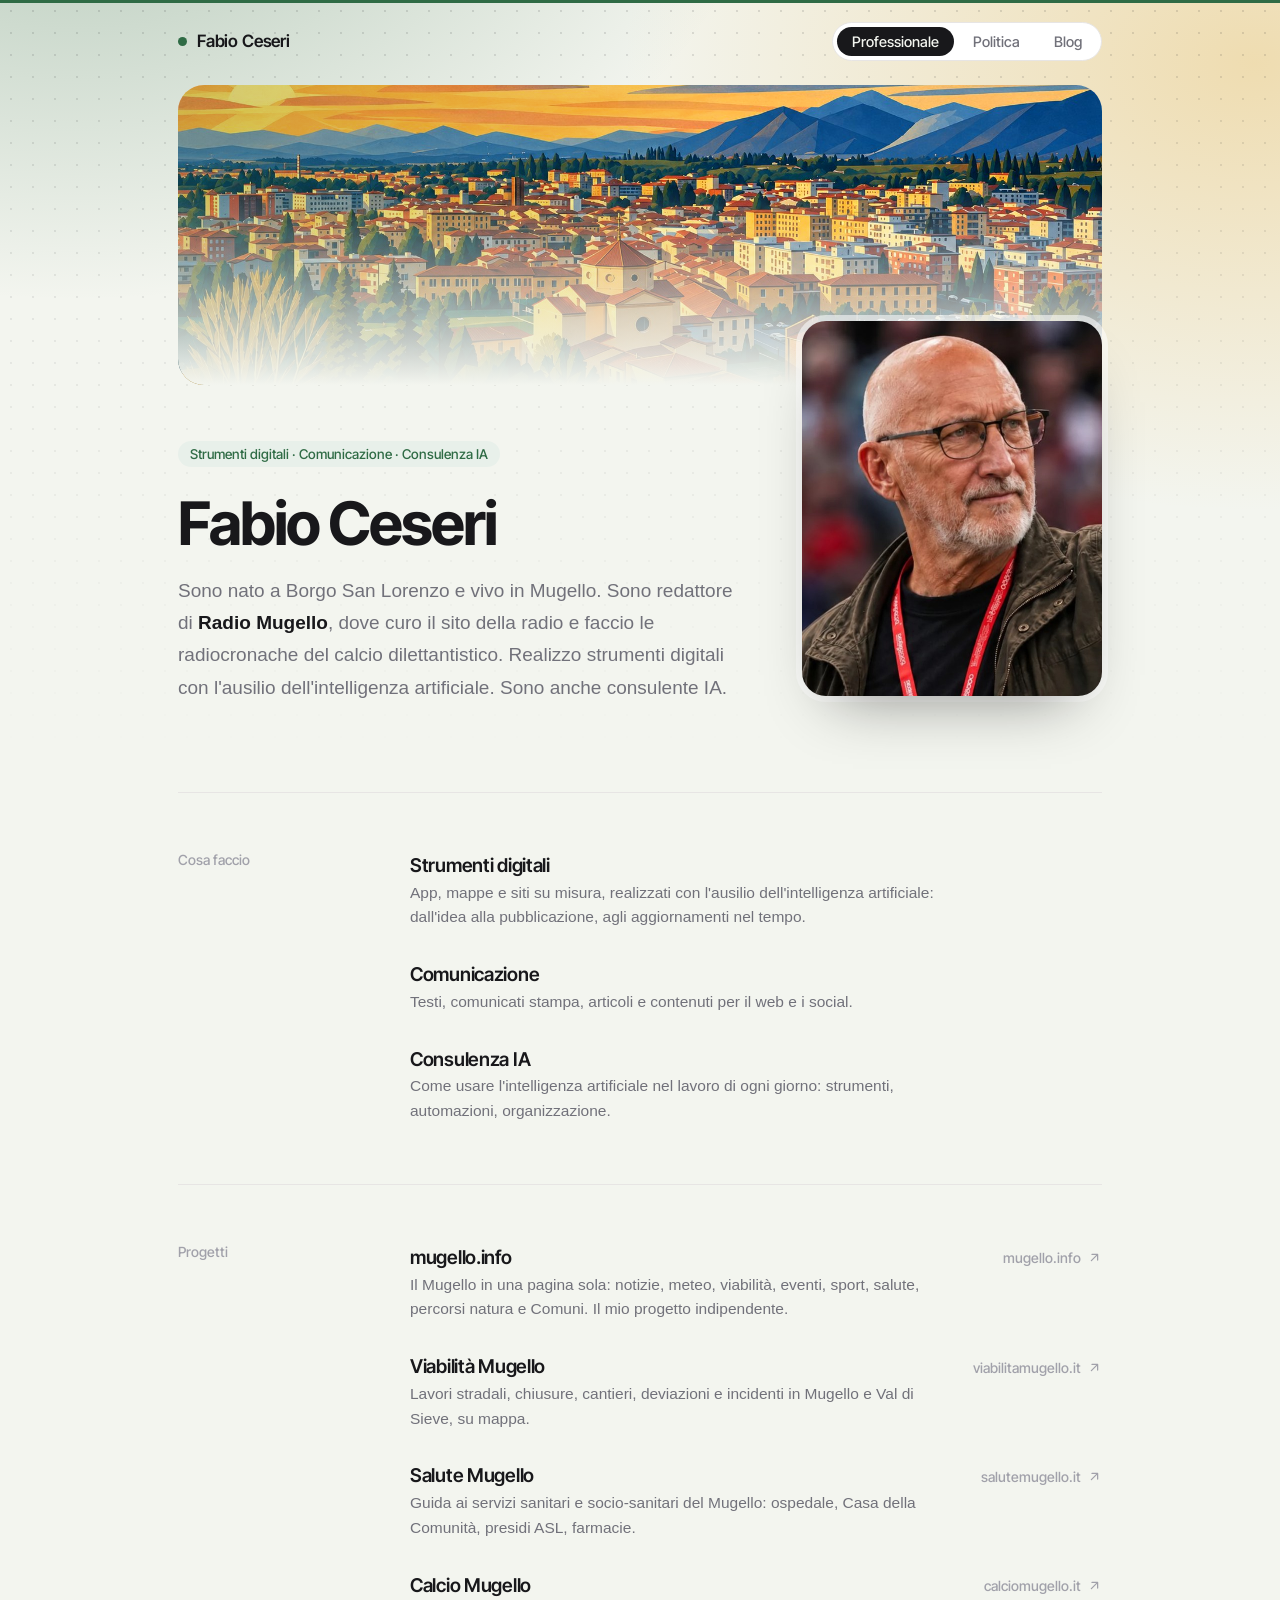
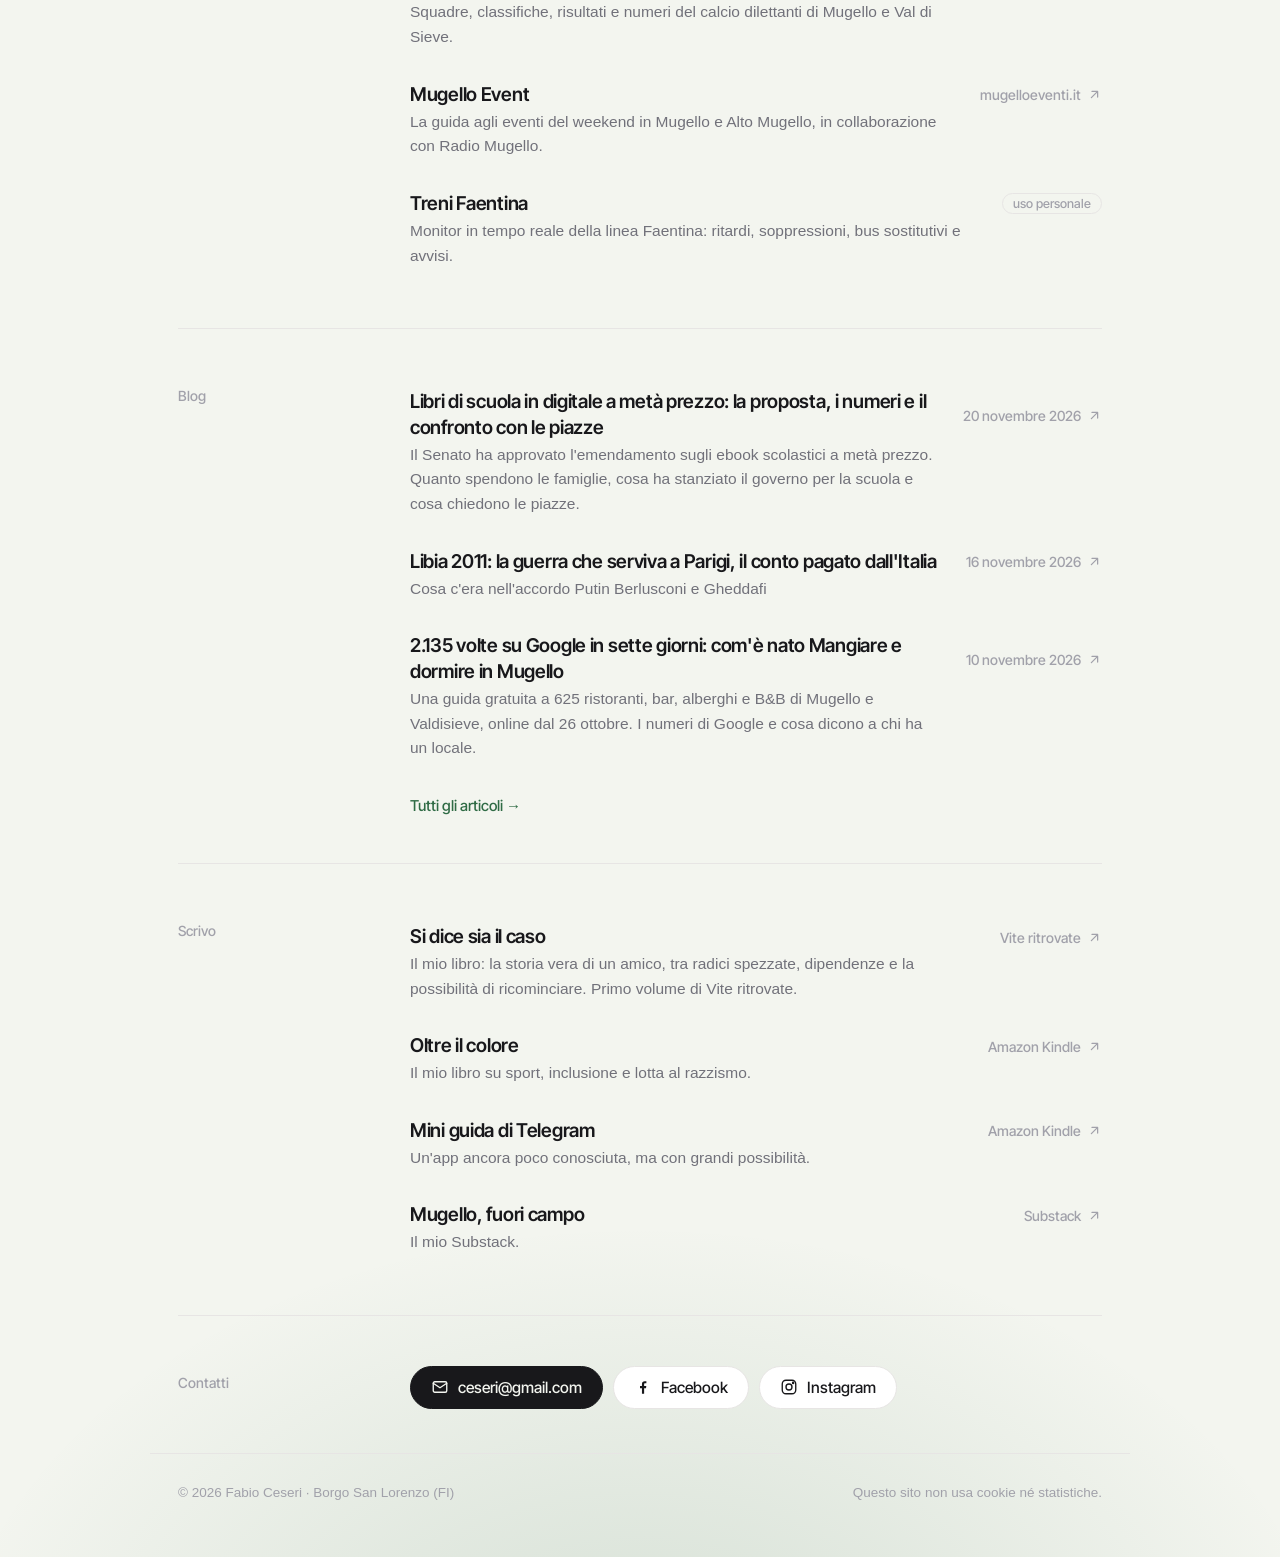
==== index.html @ ad466caa "Aggiornamento 20/11/2026 13:01" ====
<!doctype html>
<html lang="it">
<head>
<meta charset="utf-8">
<meta name="viewport" content="width=device-width,initial-scale=1">
<title>Fabio Ceseri · Strumenti digitali, comunicazione e consulenza IA in Mugello</title>
<meta name="description" content="Redattore di Radio Mugello, strumenti digitali con l'IA, comunicazione e consulenza IA. Progetti digitali per il Mugello: viabilità, salute, calcio, eventi.">
<link rel="canonical" href="https://fabioceseri.it/">
<meta name="theme-color" content="#2f6b45">
<link rel="icon" type="image/png" sizes="32x32" href="img/icona-32.png">
<link rel="apple-touch-icon" href="img/icona-180.png">
<link rel="preload" href="font/inter-tight-700.woff2" as="font" type="font/woff2" crossorigin>
<meta property="og:type" content="profile">
<meta property="og:locale" content="it_IT">
<meta property="og:site_name" content="Fabio Ceseri">
<meta property="og:title" content="Fabio Ceseri · Strumenti digitali, comunicazione e consulenza IA in Mugello">
<meta property="og:description" content="Redattore di Radio Mugello, strumenti digitali con l'IA, comunicazione e consulenza IA. Progetti digitali per il Mugello: viabilità, salute, calcio, eventi.">
<meta property="og:url" content="https://fabioceseri.it/">
<meta property="og:image" content="https://fabioceseri.it/img/anteprima.jpg">
<meta property="og:image:width" content="1200">
<meta property="og:image:height" content="630">
<meta name="twitter:card" content="summary_large_image">
<script type="application/ld+json">{"@context": "https://schema.org", "@graph": [{"@type": "ProfilePage", "@id": "https://fabioceseri.it/", "url": "https://fabioceseri.it/", "name": "Fabio Ceseri", "inLanguage": "it", "mainEntity": {"@id": "https://fabioceseri.it/#fabio"}}, {"@type": "Person", "@id": "https://fabioceseri.it/#fabio", "name": "Fabio Ceseri", "url": "https://fabioceseri.it/", "image": "https://fabioceseri.it/img/fabio.jpg", "jobTitle": ["Redattore", "Consulente IA"], "worksFor": {"@type": "Organization", "name": "Radio Mugello", "url": "https://www.radiomugello.it/"}, "birthPlace": {"@type": "Place", "name": "Borgo San Lorenzo"}, "homeLocation": {"@type": "Place", "name": "Mugello, Toscana"}, "knowsAbout": ["Strumenti digitali", "Comunicazione", "Intelligenza artificiale", "Mugello"], "email": "mailto:ceseri@gmail.com", "sameAs": ["https://www.facebook.com/fabio.ceseri/", "https://www.instagram.com/fabionemugello/", "https://artigianodelweb.substack.com/"], "memberOf": {"@type": "OrganizationRole", "roleName": "Dirigente", "memberOf": {"@type": "PoliticalParty", "name": "Fratelli d'Italia"}}}, {"@type": "WebSite", "@id": "https://fabioceseri.it/#sito", "url": "https://fabioceseri.it/", "name": "Fabio Ceseri", "inLanguage": "it", "publisher": {"@id": "https://fabioceseri.it/#fabio"}}]}</script>
<link rel="stylesheet" href="style.css?v=6ff9e742">
</head>
<body class="professionale">
<div class="filo" aria-hidden="true"></div>
<header class="top"><div class="wrap">
  <a class="firma" href="./">Fabio Ceseri</a>
  <nav class="pagine" aria-label="Pagine">
    <a href="./" aria-current="page">Professionale</a>
    <a href="politica.html">Politica</a>
    <a href="blog/">Blog</a>
  </nav>
</div></header>
<main class="wrap">

<div class="copertina"><img src="img/copertina.jpg" alt="Borgo San Lorenzo" width="1578" height="592" fetchpriority="high"></div>
<div class="hero">
  <div>
  <p class="occhiello">Strumenti digitali · Comunicazione · Consulenza IA</p>
  <h1>Fabio Ceseri</h1>
  <p class="bio">Sono nato a Borgo San Lorenzo e vivo in Mugello. Sono redattore di <strong>Radio Mugello</strong>, dove curo il sito della radio e faccio le radiocronache del calcio dilettantistico. Realizzo strumenti digitali con l'ausilio dell'intelligenza artificiale. Sono anche consulente IA.</p>
  </div>
  <div class="foto-box"><img class="foto" src="img/fabio.jpg" alt="Fabio Ceseri, redattore di Radio Mugello e consulente IA" width="300" height="375"></div>
</div>
<section class="blocco">
  <h2>Cosa faccio</h2>
  <div><ul class="elenco"><li><div class="riga"><span class="titolo">Strumenti digitali</span><span class="desc">App, mappe e siti su misura, realizzati con l'ausilio dell'intelligenza artificiale: dall'idea alla pubblicazione, agli aggiornamenti nel tempo.</span></div></li><li><div class="riga"><span class="titolo">Comunicazione</span><span class="desc">Testi, comunicati stampa, articoli e contenuti per il web e i social.</span></div></li><li><div class="riga"><span class="titolo">Consulenza IA</span><span class="desc">Come usare l'intelligenza artificiale nel lavoro di ogni giorno: strumenti, automazioni, organizzazione.</span></div></li></ul></div>
</section>
<section class="blocco">
  <h2>Progetti</h2>
  <div><ul class="elenco"><li><a href="https://mugello.info/"><span class="titolo">mugello.info</span><span class="dove">mugello.info <svg viewBox="0 0 24 24" fill="none" stroke="currentColor" stroke-width="2" stroke-linecap="round" stroke-linejoin="round" aria-hidden="true"><path d="M7 17 17 7M8 7h9v9"/></svg></span><span class="desc">Il Mugello in una pagina sola: notizie, meteo, viabilità, eventi, sport, salute, percorsi natura e Comuni. Il mio progetto indipendente.</span></a></li><li><a href="https://viabilitamugello.it/"><span class="titolo">Viabilità Mugello</span><span class="dove">viabilitamugello.it <svg viewBox="0 0 24 24" fill="none" stroke="currentColor" stroke-width="2" stroke-linecap="round" stroke-linejoin="round" aria-hidden="true"><path d="M7 17 17 7M8 7h9v9"/></svg></span><span class="desc">Lavori stradali, chiusure, cantieri, deviazioni e incidenti in Mugello e Val di Sieve, su mappa.</span></a></li><li><a href="https://salutemugello.it/"><span class="titolo">Salute Mugello</span><span class="dove">salutemugello.it <svg viewBox="0 0 24 24" fill="none" stroke="currentColor" stroke-width="2" stroke-linecap="round" stroke-linejoin="round" aria-hidden="true"><path d="M7 17 17 7M8 7h9v9"/></svg></span><span class="desc">Guida ai servizi sanitari e socio-sanitari del Mugello: ospedale, Casa della Comunità, presidi ASL, farmacie.</span></a></li><li><a href="https://calciomugello.it/"><span class="titolo">Calcio Mugello</span><span class="dove">calciomugello.it <svg viewBox="0 0 24 24" fill="none" stroke="currentColor" stroke-width="2" stroke-linecap="round" stroke-linejoin="round" aria-hidden="true"><path d="M7 17 17 7M8 7h9v9"/></svg></span><span class="desc">Squadre, classifiche, risultati e numeri del calcio dilettanti di Mugello e Val di Sieve.</span></a></li><li><a href="https://mugelloeventi.it/"><span class="titolo">Mugello Event</span><span class="dove">mugelloeventi.it <svg viewBox="0 0 24 24" fill="none" stroke="currentColor" stroke-width="2" stroke-linecap="round" stroke-linejoin="round" aria-hidden="true"><path d="M7 17 17 7M8 7h9v9"/></svg></span><span class="desc">La guida agli eventi del weekend in Mugello e Alto Mugello, in collaborazione con Radio Mugello.</span></a></li><li><div class="riga"><span class="titolo">Treni Faentina</span><span class="dove">uso personale</span><span class="desc">Monitor in tempo reale della linea Faentina: ritardi, soppressioni, bus sostitutivi e avvisi.</span></div></li></ul></div>
</section>
<section class="blocco">
  <h2>Blog</h2>
  <div><ul class="elenco"><li><a href="blog/2026-11-20-libri-di-scuola-in-digitale-a-meta-prezzo-la-proposta-i-numeri-e-il-co/"><span class="titolo">Libri di scuola in digitale a metà prezzo: la proposta, i numeri e il confronto con le piazze</span><span class="dove">20 novembre 2026 <svg viewBox="0 0 24 24" fill="none" stroke="currentColor" stroke-width="2" stroke-linecap="round" stroke-linejoin="round" aria-hidden="true"><path d="M7 17 17 7M8 7h9v9"/></svg></span><span class="desc">Il Senato ha approvato l&#x27;emendamento sugli ebook scolastici a metà prezzo. Quanto spendono le famiglie, cosa ha stanziato il governo per la scuola e cosa chiedono le piazze.</span></a></li><li><a href="blog/2026-11-16-libia-2011-la-guerra-che-serviva-a-parigi-il-conto-pagato-dall-italia/"><span class="titolo">Libia 2011: la guerra che serviva a Parigi, il conto pagato dall&#x27;Italia</span><span class="dove">16 novembre 2026 <svg viewBox="0 0 24 24" fill="none" stroke="currentColor" stroke-width="2" stroke-linecap="round" stroke-linejoin="round" aria-hidden="true"><path d="M7 17 17 7M8 7h9v9"/></svg></span><span class="desc">Cosa c&#x27;era nell&#x27;accordo Putin Berlusconi e Gheddafi</span></a></li><li><a href="blog/mangiare-e-dormire-in-mugello-2135-volte-su-google/"><span class="titolo">2.135 volte su Google in sette giorni: com&#x27;è nato Mangiare e dormire in Mugello</span><span class="dove">10 novembre 2026 <svg viewBox="0 0 24 24" fill="none" stroke="currentColor" stroke-width="2" stroke-linecap="round" stroke-linejoin="round" aria-hidden="true"><path d="M7 17 17 7M8 7h9v9"/></svg></span><span class="desc">Una guida gratuita a 625 ristoranti, bar, alberghi e B&amp;B di Mugello e Valdisieve, online dal 26 ottobre. I numeri di Google e cosa dicono a chi ha un locale.</span></a></li></ul><p style="margin:14px 0 0"><a href="blog/" style="font:500 15px var(--display);color:var(--accent)">Tutti gli articoli →</a></p></div>
</section>
<section class="blocco">
  <h2>Scrivo</h2>
  <div><ul class="elenco"><li><a href="vite-ritrovate/"><span class="titolo">Si dice sia il caso</span><span class="dove">Vite ritrovate <svg viewBox="0 0 24 24" fill="none" stroke="currentColor" stroke-width="2" stroke-linecap="round" stroke-linejoin="round" aria-hidden="true"><path d="M7 17 17 7M8 7h9v9"/></svg></span><span class="desc">Il mio libro: la storia vera di un amico, tra radici spezzate, dipendenze e la possibilità di ricominciare. Primo volume di Vite ritrovate.</span></a></li><li><a href="https://www.amazon.it/dp/B0DVRYVZWG"><span class="titolo">Oltre il colore</span><span class="dove">Amazon Kindle <svg viewBox="0 0 24 24" fill="none" stroke="currentColor" stroke-width="2" stroke-linecap="round" stroke-linejoin="round" aria-hidden="true"><path d="M7 17 17 7M8 7h9v9"/></svg></span><span class="desc">Il mio libro su sport, inclusione e lotta al razzismo.</span></a></li><li><a href="https://www.amazon.it/dp/B0GZN5ST21"><span class="titolo">Mini guida di Telegram</span><span class="dove">Amazon Kindle <svg viewBox="0 0 24 24" fill="none" stroke="currentColor" stroke-width="2" stroke-linecap="round" stroke-linejoin="round" aria-hidden="true"><path d="M7 17 17 7M8 7h9v9"/></svg></span><span class="desc">Un'app ancora poco conosciuta, ma con grandi possibilità.</span></a></li><li><a href="https://artigianodelweb.substack.com/"><span class="titolo">Mugello, fuori campo</span><span class="dove">Substack <svg viewBox="0 0 24 24" fill="none" stroke="currentColor" stroke-width="2" stroke-linecap="round" stroke-linejoin="round" aria-hidden="true"><path d="M7 17 17 7M8 7h9v9"/></svg></span><span class="desc">Il mio Substack.</span></a></li></ul></div>
</section>
<section class="blocco">
  <h2>Contatti</h2>
  <div><p class="contatti"><a class="primo" href="mailto:ceseri@gmail.com"><svg viewBox="0 0 24 24" fill="none" stroke="currentColor" stroke-width="1.8" stroke-linecap="round" stroke-linejoin="round" aria-hidden="true"><rect x="3" y="5" width="18" height="14" rx="2"/><path d="m3 7 9 6 9-6"/></svg>ceseri@gmail.com</a><a href="https://www.facebook.com/fabio.ceseri/" rel="me"><svg viewBox="0 0 24 24" fill="currentColor" aria-hidden="true"><path d="M13.5 21v-7.5h2.5l.4-3h-2.9V8.6c0-.9.3-1.5 1.5-1.5h1.5V4.4c-.3 0-1.2-.1-2.2-.1-2.2 0-3.7 1.3-3.7 3.8v2.4H8v3h2.6V21h2.9z"/></svg>Facebook</a><a href="https://www.instagram.com/fabionemugello/" rel="me"><svg viewBox="0 0 24 24" fill="none" stroke="currentColor" stroke-width="1.8" aria-hidden="true"><rect x="3" y="3" width="18" height="18" rx="5"/><circle cx="12" cy="12" r="4"/><circle cx="17.5" cy="6.5" r=".8" fill="currentColor"/></svg>Instagram</a></p></div>
</section>
</main>
<footer><div class="wrap">
  <p>© 2026 Fabio Ceseri · Borgo San Lorenzo (FI)</p>
  <p>Questo sito non usa cookie né statistiche.</p>
</div></footer>
</body>
</html>
---- style.css ----
/* Sito personale di Fabio Ceseri. Minimalista moderno: Inter Tight, molto spazio, linee sottili, un solo accento per pagina. */
@font-face { font-family: "Inter Tight"; src: url("font/inter-tight-500.woff2") format("woff2"); font-weight: 500; font-display: swap; }
@font-face { font-family: "Inter Tight"; src: url("font/inter-tight-600.woff2") format("woff2"); font-weight: 600; font-display: swap; }
@font-face { font-family: "Inter Tight"; src: url("font/inter-tight-700.woff2") format("woff2"); font-weight: 700; font-display: swap; }

:root {
  --bg: #f3f5ef; --card: #ffffff; --ink: #18181b; --muted: #71717a; --soft: #a1a1aa; --rule: #e7e5e4; --hover: #f4f4f2;
  --accent: #2f6b45; --accent-soft: #e8f0ea;
  --display: "Inter Tight", -apple-system, BlinkMacSystemFont, "Segoe UI", Roboto, Arial, sans-serif;
  --sans: -apple-system, BlinkMacSystemFont, "Segoe UI", Roboto, "Helvetica Neue", Arial, sans-serif;
  color-scheme: light;
}
body.politica { --accent: #1d4a96; --accent-soft: #e3eaf7; --bg: #f0f3f9; }
/* Sfondo: due macchie di colore sfumate + trama a puntini nella parte alta */
:root { --macchia1: rgba(47,107,69,.34); --macchia2: rgba(233,186,90,.42); --macchia3: rgba(47,107,69,.16); --puntini: rgba(24,24,27,.12); }
body.politica { --macchia1: rgba(29,74,150,.32); --macchia2: rgba(120,170,235,.40); --macchia3: rgba(196,22,42,.10); }
@media (prefers-color-scheme: dark) {
  :root { --macchia1: rgba(127,193,150,.14); --macchia2: rgba(233,186,90,.10); --macchia3: rgba(127,193,150,.05); --puntini: rgba(255,255,255,.07); }
  body.politica { --macchia1: rgba(141,178,243,.16); --macchia2: rgba(120,170,235,.10); --macchia3: rgba(240,96,111,.05); }
  :root { --bg: #0f0f10; --card: #18181b; --ink: #f4f4f5; --muted: #a1a1aa; --soft: #71717a; --rule: #27272a; --hover: #18181b; --accent: #7fc196; --accent-soft: #16241b; color-scheme: dark; }
  body.politica { --accent: #8db2f3; --accent-soft: #141e33; --bg: #0d1320; --card: #141c2c; --rule: #243149; }
}

* { box-sizing: border-box; }
html { -webkit-text-size-adjust: 100%; }
body { margin: 0; position: relative; min-height: 100vh; background:
    radial-gradient(1000px 700px at 6% -6%, var(--macchia1), transparent 70%),
    radial-gradient(900px 640px at 98% 2%, var(--macchia2), transparent 70%),
    radial-gradient(1000px 700px at 50% 105%, var(--macchia3), transparent 70%),
    var(--bg); color: var(--ink); font: 16.5px/1.7 var(--sans); -webkit-font-smoothing: antialiased; }
body::before { content: ""; position: absolute; inset: 0 0 auto 0; height: 760px; pointer-events: none; z-index: -1;
  background-image: radial-gradient(var(--puntini) 1px, transparent 1.2px); background-size: 22px 22px;
  -webkit-mask-image: linear-gradient(to bottom, #000 0%, transparent 100%); mask-image: linear-gradient(to bottom, #000 0%, transparent 100%); }
body { isolation: isolate; }
a { color: inherit; text-decoration: none; }
a:focus-visible { outline: 2px solid var(--accent); outline-offset: 3px; border-radius: 8px; }
.wrap { max-width: 980px; margin: 0 auto; padding: 0 28px; }

.filo { height: 3px; background: var(--accent); }
body.politica .filo { background: linear-gradient(90deg, #1f8a4c 0 33.33%, #ffffff 33.33% 66.66%, #c4162a 66.66%); }

/* Testata */
header.top .wrap { display: flex; align-items: center; justify-content: space-between; gap: 16px; height: 76px; }
.firma { font: 600 17px var(--display); letter-spacing: -.01em; display: inline-flex; align-items: center; gap: 10px; }
.firma::before { content: ""; width: 9px; height: 9px; border-radius: 50%; background: var(--accent); }
nav.pagine { display: flex; gap: 4px; padding: 4px; border: 1px solid var(--rule); border-radius: 999px; background: var(--card); }
nav.pagine a { font: 500 14.5px var(--display); color: var(--muted); padding: 6px 15px; border-radius: 999px; transition: color .15s, background-color .15s; }
nav.pagine a:hover { color: var(--ink); }
nav.pagine a[aria-current="page"] { background: var(--ink); color: var(--bg); }

/* Copertina (foto di Borgo sopra il nome, sfumata verso lo sfondo) */
.copertina { position: relative; height: clamp(170px, 26vw, 300px); margin: 6px 0 -64px; border-radius: 26px; overflow: hidden; background: var(--rule); }
.copertina img { width: 100%; height: 100%; object-fit: cover; object-position: center 55%; filter: saturate(1.05) contrast(1.02); }
.copertina::after { content: ""; position: absolute; inset: 0; background:
  linear-gradient(to bottom, rgba(0,0,0,0) 35%, color-mix(in srgb, var(--bg) 70%, transparent) 78%, var(--bg) 100%),
  linear-gradient(to right, color-mix(in srgb, var(--accent) 22%, transparent), transparent 60%); }
.copertina + .hero { position: relative; padding-top: 0; }

/* Apertura */
.hero { display: grid; grid-template-columns: 1fr 300px; gap: 64px; align-items: end; padding: 72px 0 88px; }
.occhiello { display: inline-flex; align-items: center; gap: 8px; font: 500 13.5px var(--display); color: var(--accent); background: var(--accent-soft); padding: 5px 12px; border-radius: 999px; margin: 0 0 26px; }
h1 { font: 700 clamp(38px, 5.6vw, 60px)/1 var(--display); letter-spacing: -.035em; margin: 0 0 22px; }
.bio { font-size: 19px; line-height: 1.7; color: var(--muted); margin: 0; max-width: 31em; text-wrap: pretty; }
.bio strong { color: var(--ink); font-weight: 600; }
.foto { width: 100%; height: auto; aspect-ratio: 4/5; object-fit: cover; border-radius: 24px; background: var(--rule); box-shadow: 0 30px 60px -30px rgba(0,0,0,.45), 0 0 0 6px rgba(255,255,255,.55); }

/* Sezioni */
section.blocco { display: grid; grid-template-columns: 200px 1fr; gap: 32px; padding: 44px 0; border-top: 1px solid var(--rule); }
h2 { font: 500 14px var(--display); color: var(--soft); margin: 14px 0 0; letter-spacing: 0; }
h2 b { color: var(--ink); font-weight: 600; display: block; font-size: 15px; }

ul.elenco { list-style: none; margin: 0; padding: 0; }
ul.elenco a, ul.elenco .riga { display: grid; grid-template-columns: 1fr auto; gap: 2px 24px; padding: 16px 18px; margin: 0 -18px; border-radius: 16px; transition: background-color .15s; }
ul.elenco a:hover { background: color-mix(in srgb, var(--card) 85%, transparent); box-shadow: 0 0 0 1px var(--rule), 0 10px 30px -18px rgba(0,0,0,.25); }
.titolo { font: 600 19px/1.35 var(--display); letter-spacing: -.015em; }
.desc { grid-column: 1; color: var(--muted); font-size: 15.5px; line-height: 1.6; max-width: 36em; }
.dove { grid-column: 2; grid-row: 1; align-self: center; font: 500 14px var(--display); color: var(--soft); white-space: nowrap; display: inline-flex; align-items: center; gap: 6px; transition: color .15s; }
.dove svg { width: 15px; height: 15px; transition: transform .15s; }
ul.elenco a:hover .dove { color: var(--accent); }
ul.elenco a:hover .dove svg { transform: translate(2px, -2px); }
.riga .dove { font-size: 12.5px; border: 1px solid var(--rule); border-radius: 999px; padding: 2px 10px; }

.contatti { display: flex; flex-wrap: wrap; gap: 10px; margin: 6px 0 0; }
.contatti a { display: inline-flex; align-items: center; gap: 9px; font: 500 15.5px var(--display); padding: 11px 20px; border-radius: 999px; border: 1px solid var(--rule); background: var(--card); transition: border-color .15s, color .15s; }
.contatti a:hover { border-color: var(--accent); color: var(--accent); }
.contatti a.primo { background: var(--ink); color: var(--bg); border-color: var(--ink); }
.contatti a.primo:hover { background: var(--accent); border-color: var(--accent); color: #fff; }
.contatti svg { width: 18px; height: 18px; }

footer .wrap { border-top: 1px solid var(--rule); padding-top: 28px; padding-bottom: 52px; color: var(--soft); font-size: 13.5px; display: flex; justify-content: space-between; gap: 8px 20px; flex-wrap: wrap; }
footer p { margin: 0; }

@media (prefers-reduced-motion: no-preference) {
  .hero > * { animation: entra .7s cubic-bezier(.2,.7,.2,1) both; }
  .hero > :nth-child(2) { animation-delay: .1s; }
  @keyframes entra { from { opacity: 0; transform: translateY(10px); } to { opacity: 1; transform: none; } }
}
@media (max-width: 820px) {
  .copertina { margin-bottom: -36px; border-radius: 18px; }
  .hero { grid-template-columns: 1fr; gap: 36px; padding: 40px 0 56px; }
  .hero .foto-box { order: -1; }
  .foto { width: 132px; border-radius: 20px; }
  .copertina + .hero .foto-box { margin-top: 0; position: relative; z-index: 1; }
  section.blocco { grid-template-columns: 1fr; gap: 14px; padding: 36px 0; }
  h2 { margin: 0; }
}
@media (max-width: 560px) {
  .wrap { padding: 0 20px; }
  header.top .wrap { height: 64px; }
  nav.pagine a { padding: 6px 12px; font-size: 14px; }
  .bio { font-size: 17.5px; }
  ul.elenco a, ul.elenco .riga { grid-template-columns: 1fr; padding: 14px 14px; margin: 0 -14px; }
  .dove { grid-column: 1; grid-row: auto; margin-top: 4px; }
  .riga .dove { justify-self: start; }
}

/* Blog */
.blog-testa { padding: 56px 0 28px; }
.blog-testa h1 { margin-bottom: 14px; }
.articolo { max-width: 680px; padding: 48px 0 56px; }
.art-meta { font: 500 14px var(--display); color: var(--soft); margin: 0 0 14px; }
.art-titolo { font-size: clamp(32px, 5vw, 46px); line-height: 1.08; margin-bottom: 18px; }
.art-sommario { font-size: 20px; line-height: 1.6; color: var(--muted); margin: 0 0 26px; }
.art-foto { margin: 0 0 30px; }
.art-foto img { width: 100%; height: auto; border-radius: 20px; display: block; }
.art-foto figcaption { font-size: 14px; color: var(--soft); margin-top: 8px; }
.art-testo { font-size: 18.5px; line-height: 1.8; }
.art-testo p { margin: 0 0 1.2em; }
.art-testo h2 { font: 600 24px/1.3 var(--display); letter-spacing: -.01em; color: var(--ink); margin: 1.6em 0 .5em; }
.art-testo a { color: var(--accent); text-decoration: underline; text-underline-offset: 3px; }
.art-fonte { border-top: 1px solid var(--rule); padding-top: 14px; margin-top: 28px; font-size: 15px; color: var(--muted); }
.art-fonte a { color: var(--accent); }
.art-condividi { margin-top: 28px; }
.art-indietro { display: inline-block; margin-top: 18px; font: 500 15px var(--display); color: var(--accent); }

@media (prefers-color-scheme: dark) { .foto { box-shadow: 0 30px 60px -30px rgba(0,0,0,.7), 0 0 0 6px rgba(255,255,255,.08); } }

/* Pagina politica: testo più scuro e più marcato (richiesta di Fabio) */
body.politica .bio { color: var(--ink); font-weight: 500; }
body.politica .bio strong { font-weight: 700; }
body.politica .desc { color: color-mix(in srgb, var(--ink) 78%, var(--muted)); font-weight: 450; }
body.politica .titolo { font-weight: 700; }
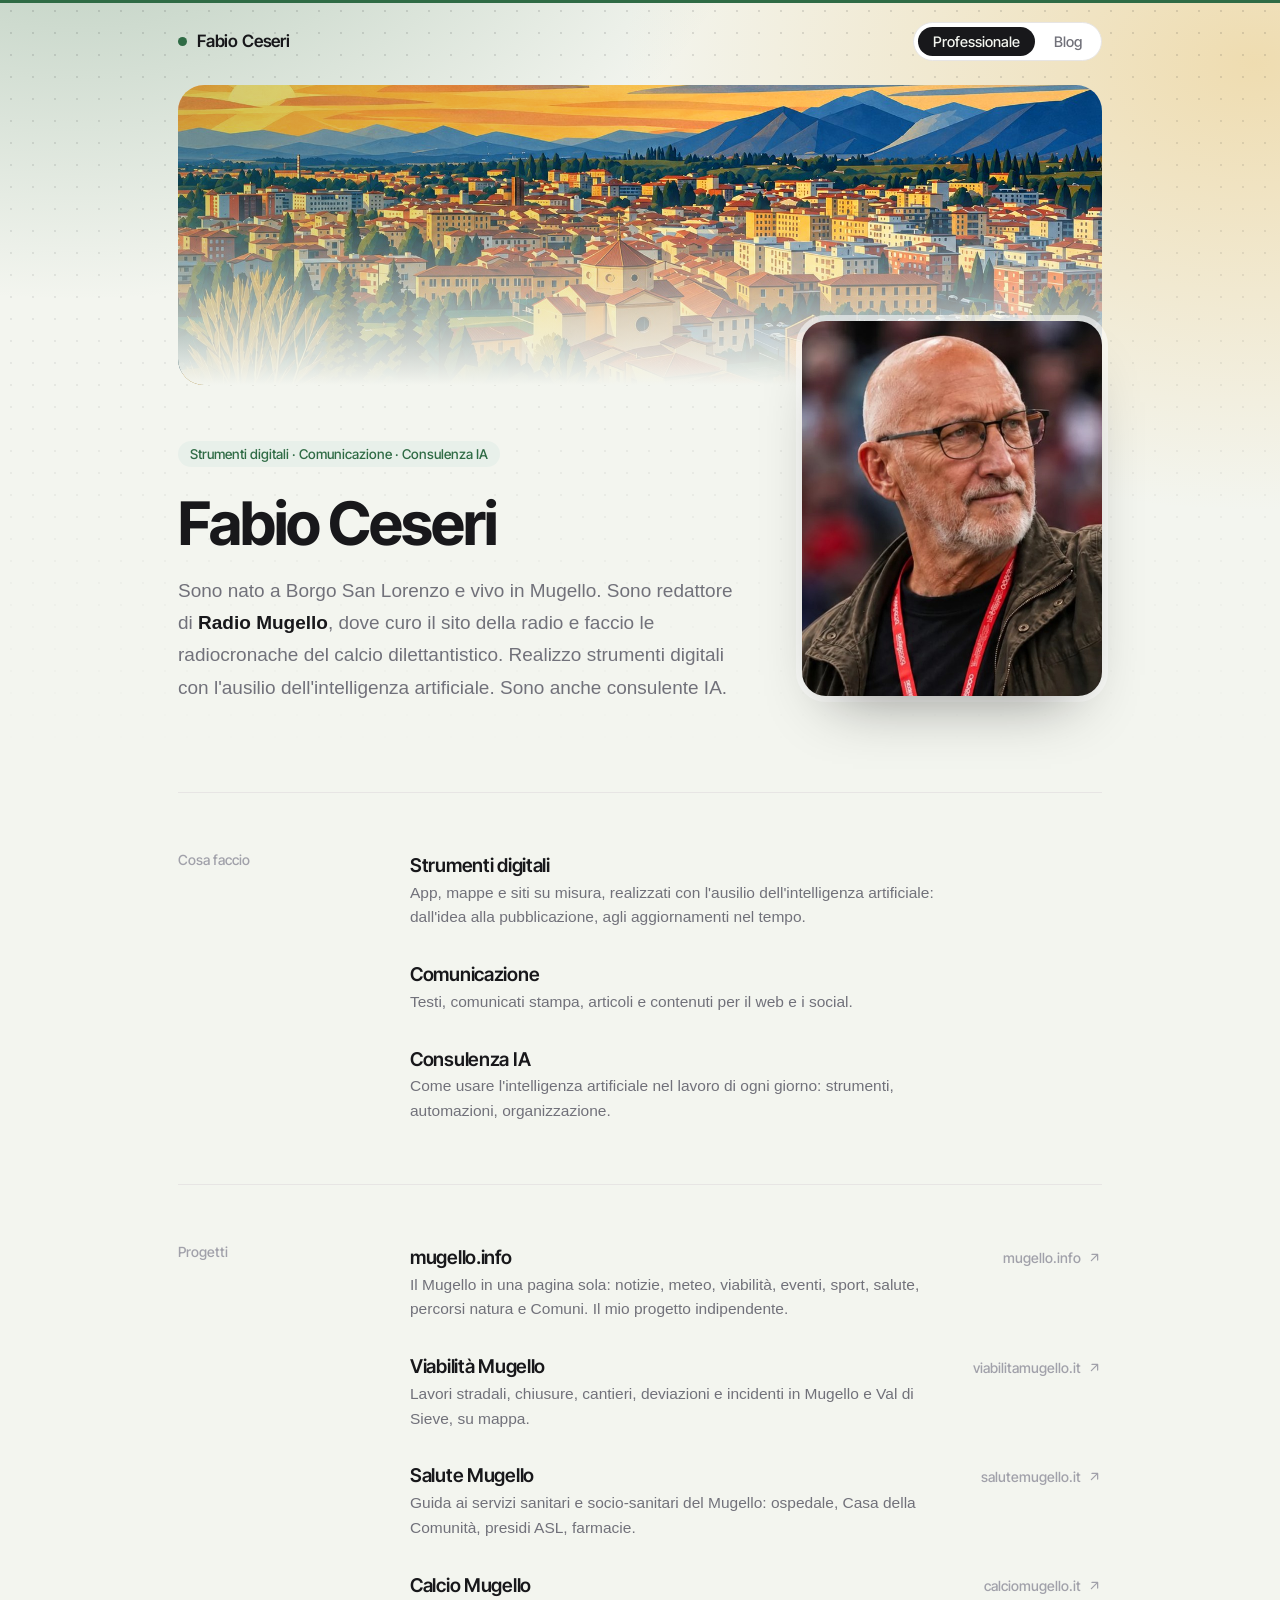
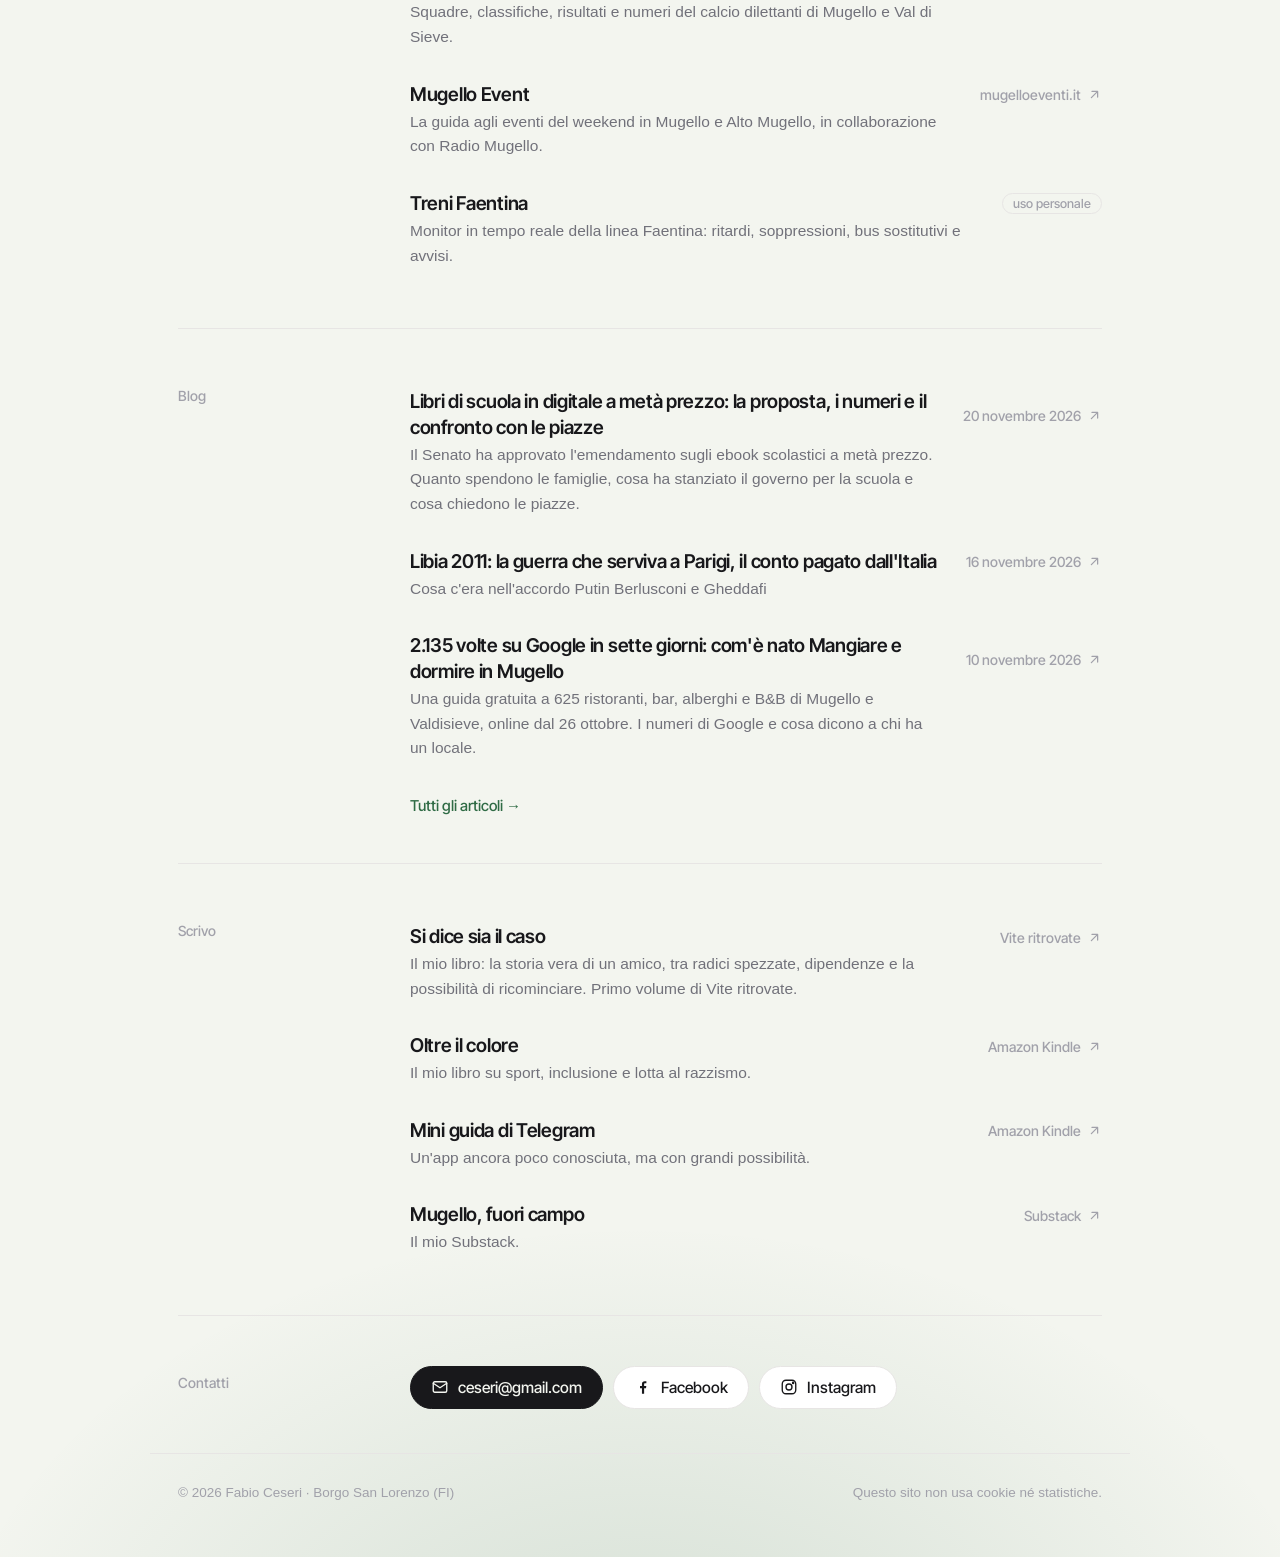
==== commit 95b67fb6: "Aggiornamento 25/11/2026 21:07" ====
--- a/index.html
+++ b/index.html
@@ -20,7 +20,7 @@
 <meta property="og:image:width" content="1200">
 <meta property="og:image:height" content="630">
 <meta name="twitter:card" content="summary_large_image">
-<script type="application/ld+json">{"@context": "https://schema.org", "@graph": [{"@type": "ProfilePage", "@id": "https://fabioceseri.it/", "url": "https://fabioceseri.it/", "name": "Fabio Ceseri", "inLanguage": "it", "mainEntity": {"@id": "https://fabioceseri.it/#fabio"}}, {"@type": "Person", "@id": "https://fabioceseri.it/#fabio", "name": "Fabio Ceseri", "url": "https://fabioceseri.it/", "image": "https://fabioceseri.it/img/fabio.jpg", "jobTitle": ["Redattore", "Consulente IA"], "worksFor": {"@type": "Organization", "name": "Radio Mugello", "url": "https://www.radiomugello.it/"}, "birthPlace": {"@type": "Place", "name": "Borgo San Lorenzo"}, "homeLocation": {"@type": "Place", "name": "Mugello, Toscana"}, "knowsAbout": ["Strumenti digitali", "Comunicazione", "Intelligenza artificiale", "Mugello"], "email": "mailto:ceseri@gmail.com", "sameAs": ["https://www.facebook.com/fabio.ceseri/", "https://www.instagram.com/fabionemugello/", "https://artigianodelweb.substack.com/"], "memberOf": {"@type": "OrganizationRole", "roleName": "Dirigente", "memberOf": {"@type": "PoliticalParty", "name": "Fratelli d'Italia"}}}, {"@type": "WebSite", "@id": "https://fabioceseri.it/#sito", "url": "https://fabioceseri.it/", "name": "Fabio Ceseri", "inLanguage": "it", "publisher": {"@id": "https://fabioceseri.it/#fabio"}}]}</script>
+<script type="application/ld+json">{"@context": "https://schema.org", "@graph": [{"@type": "ProfilePage", "@id": "https://fabioceseri.it/", "url": "https://fabioceseri.it/", "name": "Fabio Ceseri", "inLanguage": "it", "mainEntity": {"@id": "https://fabioceseri.it/#fabio"}}, {"@type": "Person", "@id": "https://fabioceseri.it/#fabio", "name": "Fabio Ceseri", "url": "https://fabioceseri.it/", "image": "https://fabioceseri.it/img/fabio.jpg", "jobTitle": ["Redattore", "Consulente IA"], "worksFor": {"@type": "Organization", "name": "Radio Mugello", "url": "https://www.radiomugello.it/"}, "birthPlace": {"@type": "Place", "name": "Borgo San Lorenzo"}, "homeLocation": {"@type": "Place", "name": "Mugello, Toscana"}, "knowsAbout": ["Strumenti digitali", "Comunicazione", "Intelligenza artificiale", "Mugello"], "email": "mailto:ceseri@gmail.com", "sameAs": ["https://www.facebook.com/fabio.ceseri/", "https://www.instagram.com/fabionemugello/", "https://artigianodelweb.substack.com/"]}, {"@type": "WebSite", "@id": "https://fabioceseri.it/#sito", "url": "https://fabioceseri.it/", "name": "Fabio Ceseri", "inLanguage": "it", "publisher": {"@id": "https://fabioceseri.it/#fabio"}}]}</script>
 <link rel="stylesheet" href="style.css?v=6ff9e742">
 </head>
 <body class="professionale">
@@ -29,7 +29,6 @@
   <a class="firma" href="./">Fabio Ceseri</a>
   <nav class="pagine" aria-label="Pagine">
     <a href="./" aria-current="page">Professionale</a>
-    <a href="politica.html">Politica</a>
     <a href="blog/">Blog</a>
   </nav>
 </div></header>
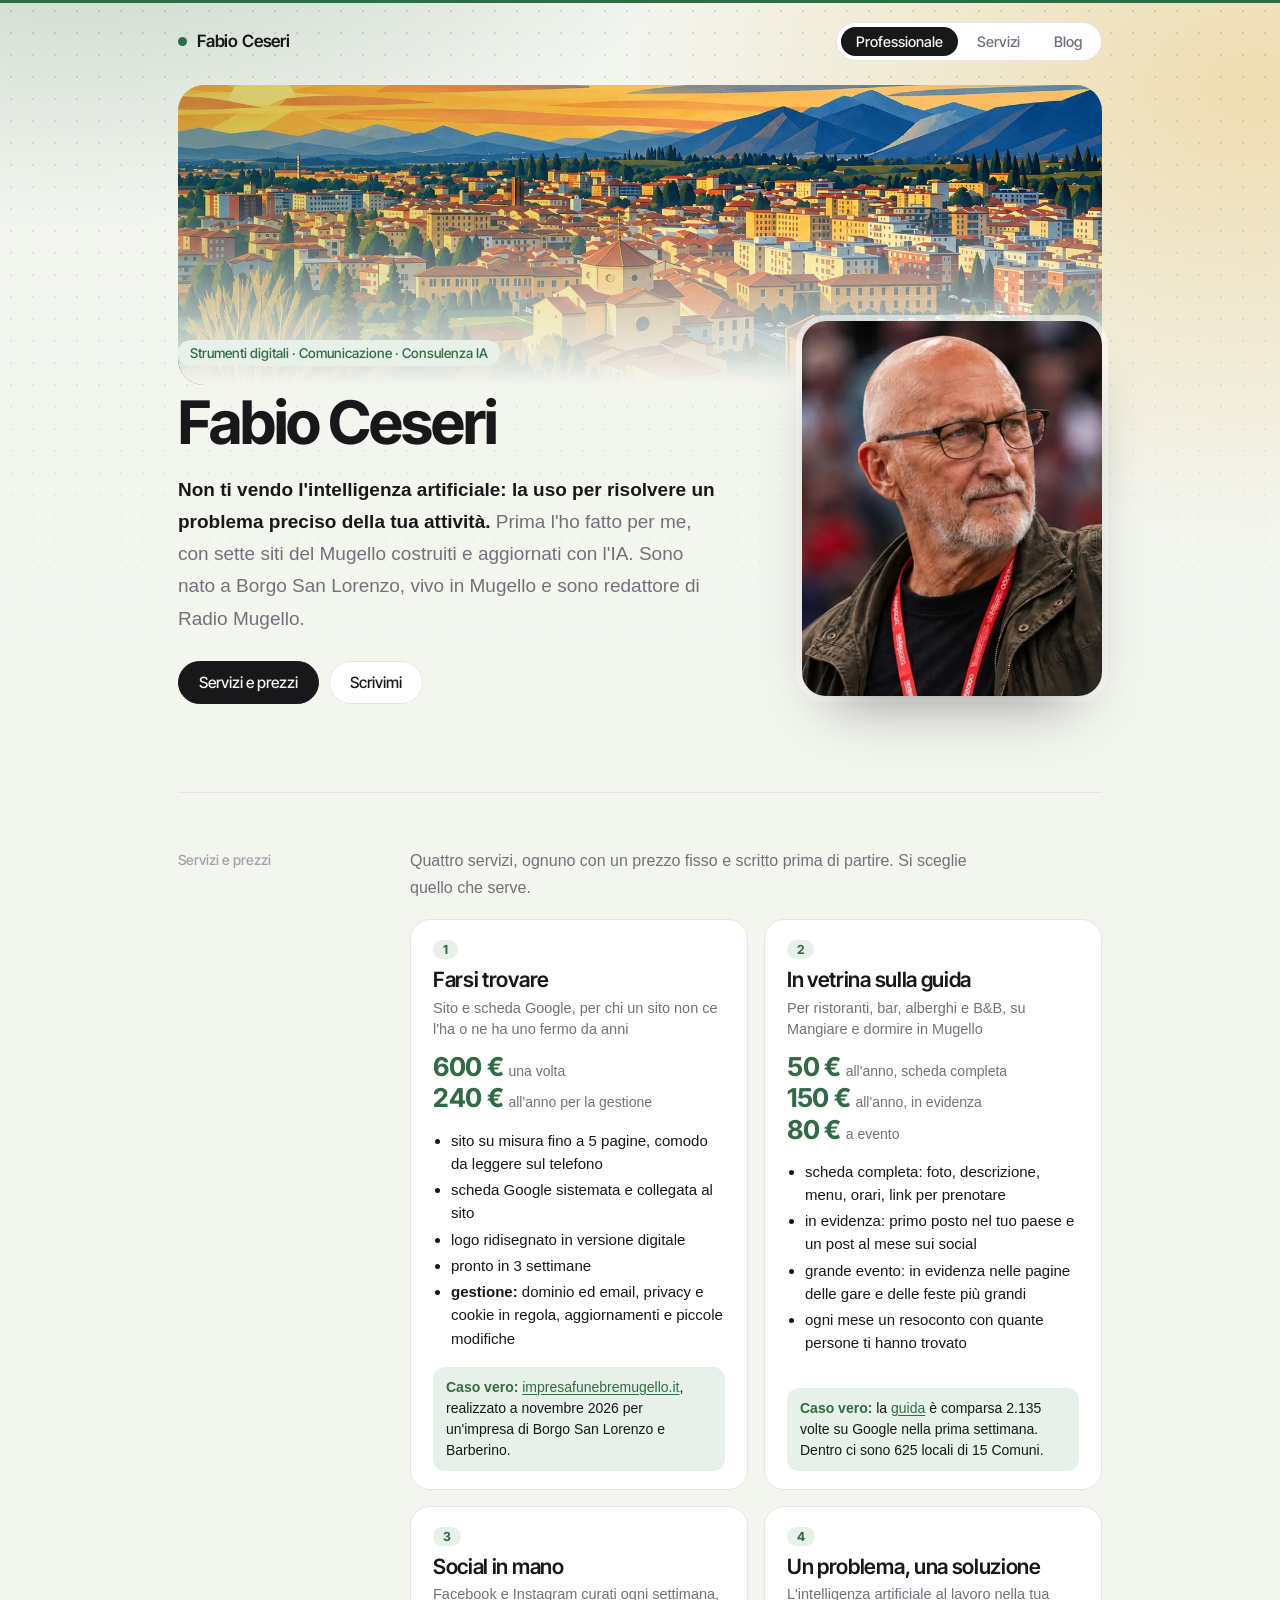
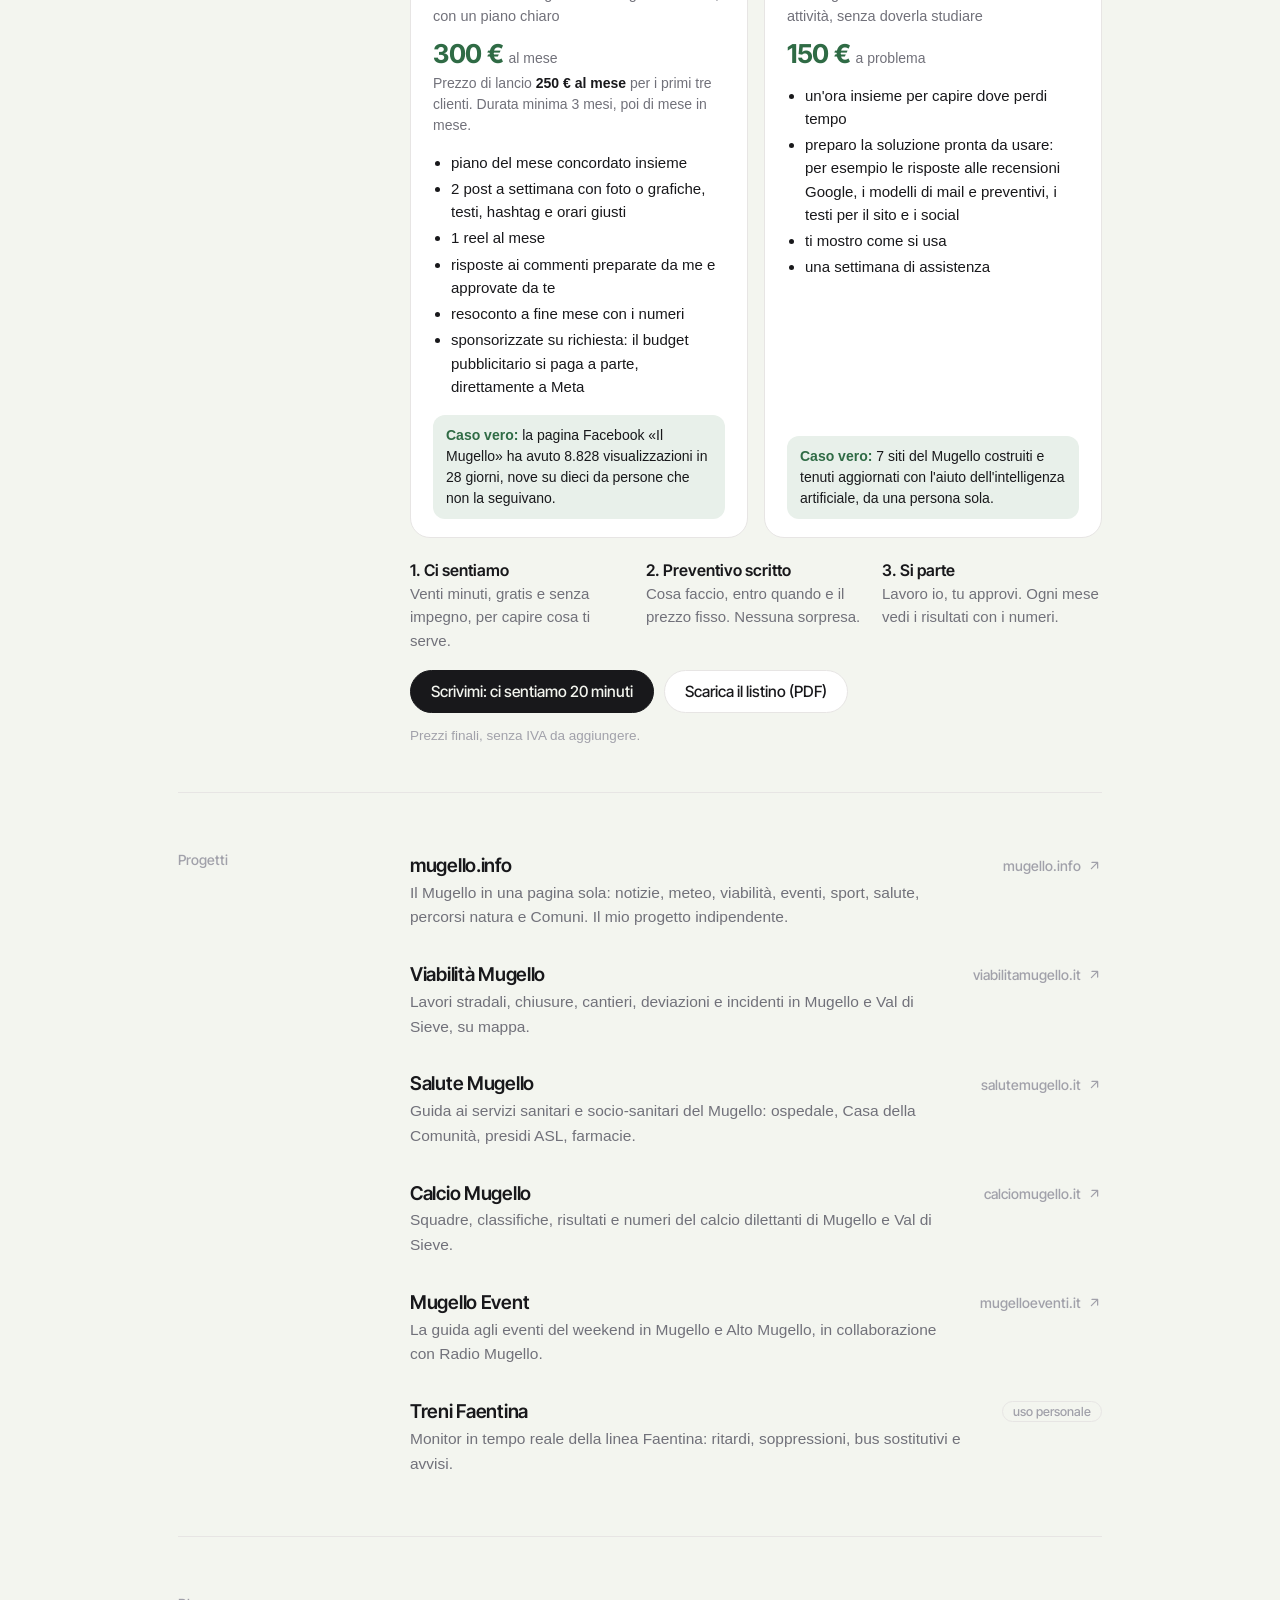
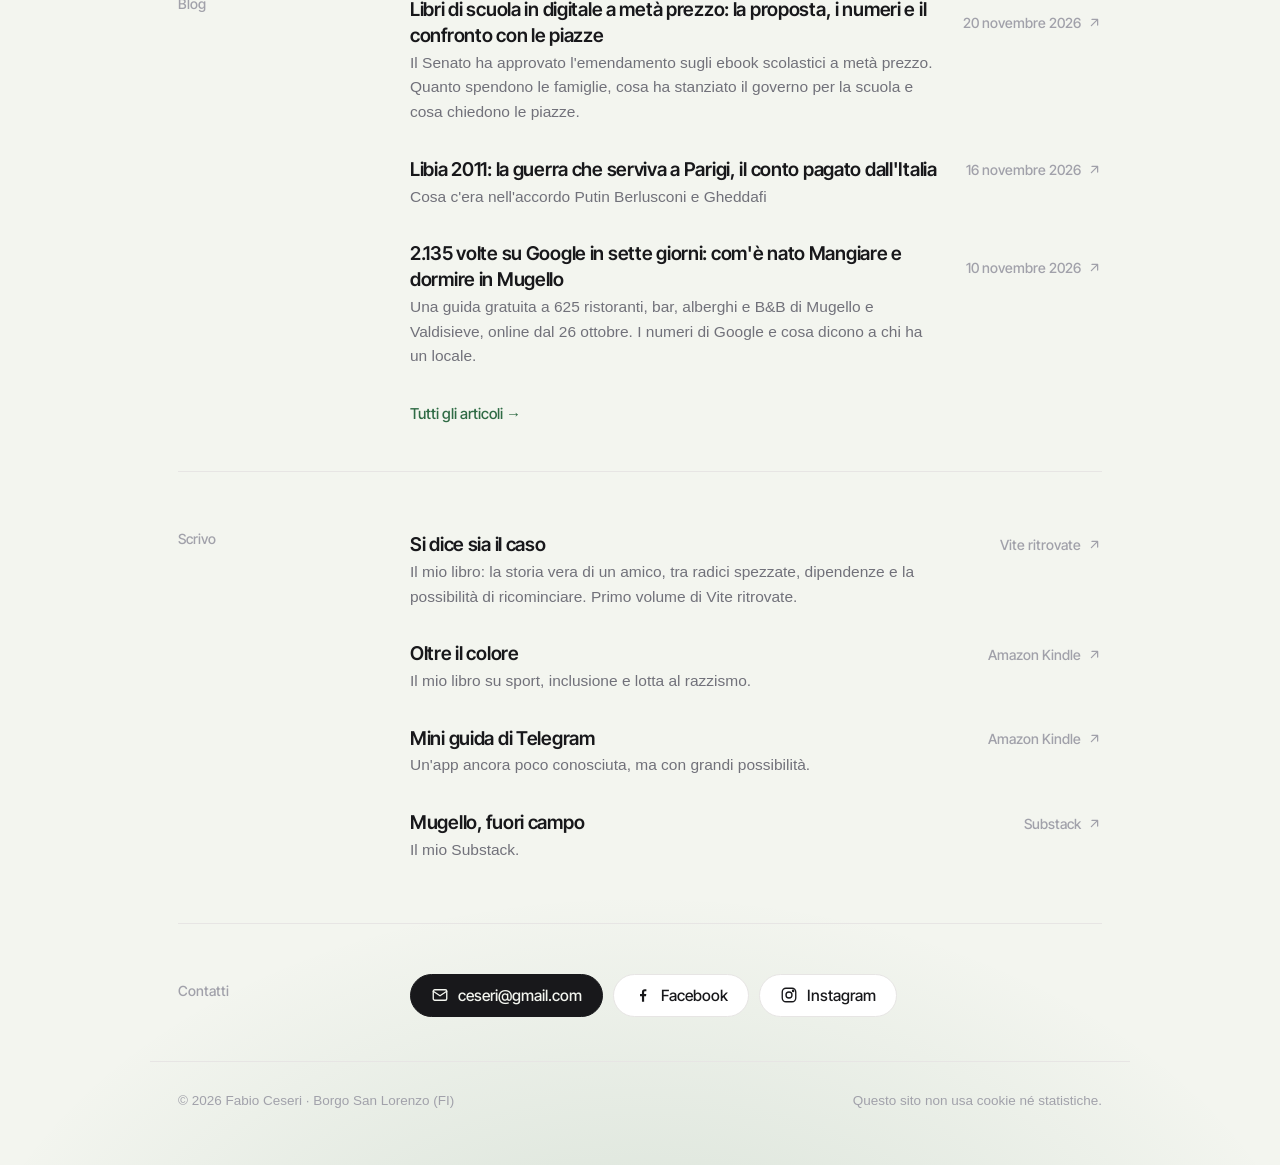
==== commit 4b7c1213: "Aggiornamento 25/11/2026 22:19" ====
--- a/index.html
+++ b/index.html
@@ -3,8 +3,8 @@
 <head>
 <meta charset="utf-8">
 <meta name="viewport" content="width=device-width,initial-scale=1">
-<title>Fabio Ceseri · Strumenti digitali, comunicazione e consulenza IA in Mugello</title>
-<meta name="description" content="Redattore di Radio Mugello, strumenti digitali con l'IA, comunicazione e consulenza IA. Progetti digitali per il Mugello: viabilità, salute, calcio, eventi.">
+<title>Fabio Ceseri · Siti, social e intelligenza artificiale per le attività del Mugello</title>
+<meta name="description" content="Sito e scheda Google, social curati, intelligenza artificiale per la tua attività: prezzi fissi e casi veri. Fabio Ceseri, Borgo San Lorenzo.">
 <link rel="canonical" href="https://fabioceseri.it/">
 <meta name="theme-color" content="#2f6b45">
 <link rel="icon" type="image/png" sizes="32x32" href="img/icona-32.png">
@@ -13,15 +13,15 @@
 <meta property="og:type" content="profile">
 <meta property="og:locale" content="it_IT">
 <meta property="og:site_name" content="Fabio Ceseri">
-<meta property="og:title" content="Fabio Ceseri · Strumenti digitali, comunicazione e consulenza IA in Mugello">
-<meta property="og:description" content="Redattore di Radio Mugello, strumenti digitali con l'IA, comunicazione e consulenza IA. Progetti digitali per il Mugello: viabilità, salute, calcio, eventi.">
+<meta property="og:title" content="Fabio Ceseri · Siti, social e intelligenza artificiale per le attività del Mugello">
+<meta property="og:description" content="Sito e scheda Google, social curati, intelligenza artificiale per la tua attività: prezzi fissi e casi veri. Fabio Ceseri, Borgo San Lorenzo.">
 <meta property="og:url" content="https://fabioceseri.it/">
 <meta property="og:image" content="https://fabioceseri.it/img/anteprima.jpg">
 <meta property="og:image:width" content="1200">
 <meta property="og:image:height" content="630">
 <meta name="twitter:card" content="summary_large_image">
-<script type="application/ld+json">{"@context": "https://schema.org", "@graph": [{"@type": "ProfilePage", "@id": "https://fabioceseri.it/", "url": "https://fabioceseri.it/", "name": "Fabio Ceseri", "inLanguage": "it", "mainEntity": {"@id": "https://fabioceseri.it/#fabio"}}, {"@type": "Person", "@id": "https://fabioceseri.it/#fabio", "name": "Fabio Ceseri", "url": "https://fabioceseri.it/", "image": "https://fabioceseri.it/img/fabio.jpg", "jobTitle": ["Redattore", "Consulente IA"], "worksFor": {"@type": "Organization", "name": "Radio Mugello", "url": "https://www.radiomugello.it/"}, "birthPlace": {"@type": "Place", "name": "Borgo San Lorenzo"}, "homeLocation": {"@type": "Place", "name": "Mugello, Toscana"}, "knowsAbout": ["Strumenti digitali", "Comunicazione", "Intelligenza artificiale", "Mugello"], "email": "mailto:ceseri@gmail.com", "sameAs": ["https://www.facebook.com/fabio.ceseri/", "https://www.instagram.com/fabionemugello/", "https://artigianodelweb.substack.com/"]}, {"@type": "WebSite", "@id": "https://fabioceseri.it/#sito", "url": "https://fabioceseri.it/", "name": "Fabio Ceseri", "inLanguage": "it", "publisher": {"@id": "https://fabioceseri.it/#fabio"}}]}</script>
-<link rel="stylesheet" href="style.css?v=6ff9e742">
+<script type="application/ld+json">{"@context": "https://schema.org", "@graph": [{"@type": "ProfilePage", "@id": "https://fabioceseri.it/", "url": "https://fabioceseri.it/", "name": "Fabio Ceseri", "inLanguage": "it", "mainEntity": {"@id": "https://fabioceseri.it/#fabio"}}, {"@type": "Person", "@id": "https://fabioceseri.it/#fabio", "name": "Fabio Ceseri", "url": "https://fabioceseri.it/", "image": "https://fabioceseri.it/img/fabio.jpg", "jobTitle": ["Redattore", "Consulente IA"], "worksFor": {"@type": "Organization", "name": "Radio Mugello", "url": "https://www.radiomugello.it/"}, "birthPlace": {"@type": "Place", "name": "Borgo San Lorenzo"}, "homeLocation": {"@type": "Place", "name": "Mugello, Toscana"}, "knowsAbout": ["Strumenti digitali", "Comunicazione", "Intelligenza artificiale", "Mugello"], "email": "mailto:ceseri@gmail.com", "sameAs": ["https://www.facebook.com/fabio.ceseri/", "https://www.instagram.com/fabionemugello/", "https://artigianodelweb.substack.com/"], "hasOfferCatalog": {"@type": "OfferCatalog", "name": "Servizi e prezzi", "itemListElement": [{"@type": "Offer", "price": "600", "priceCurrency": "EUR", "itemOffered": {"@type": "Service", "name": "Farsi trovare: sito e scheda Google"}}, {"@type": "Offer", "price": "50", "priceCurrency": "EUR", "itemOffered": {"@type": "Service", "name": "Scheda sulla guida Mangiare e dormire in Mugello"}}, {"@type": "Offer", "price": "300", "priceCurrency": "EUR", "itemOffered": {"@type": "Service", "name": "Social in mano: Facebook e Instagram al mese"}}, {"@type": "Offer", "price": "150", "priceCurrency": "EUR", "itemOffered": {"@type": "Service", "name": "Un problema, una soluzione: intelligenza artificiale per la tua attività"}}]}}, {"@type": "WebSite", "@id": "https://fabioceseri.it/#sito", "url": "https://fabioceseri.it/", "name": "Fabio Ceseri", "inLanguage": "it", "publisher": {"@id": "https://fabioceseri.it/#fabio"}}]}</script>
+<link rel="stylesheet" href="style.css?v=ad18165e">
 </head>
 <body class="professionale">
 <div class="filo" aria-hidden="true"></div>
@@ -29,6 +29,7 @@
   <a class="firma" href="./">Fabio Ceseri</a>
   <nav class="pagine" aria-label="Pagine">
     <a href="./" aria-current="page">Professionale</a>
+    <a href="#servizi">Servizi</a>
     <a href="blog/">Blog</a>
   </nav>
 </div></header>
@@ -39,13 +40,14 @@
   <div>
   <p class="occhiello">Strumenti digitali · Comunicazione · Consulenza IA</p>
   <h1>Fabio Ceseri</h1>
-  <p class="bio">Sono nato a Borgo San Lorenzo e vivo in Mugello. Sono redattore di <strong>Radio Mugello</strong>, dove curo il sito della radio e faccio le radiocronache del calcio dilettantistico. Realizzo strumenti digitali con l'ausilio dell'intelligenza artificiale. Sono anche consulente IA.</p>
+  <p class="bio"><strong>Non ti vendo l'intelligenza artificiale: la uso per risolvere un problema preciso della tua attività.</strong> Prima l'ho fatto per me, con sette siti del Mugello costruiti e aggiornati con l'IA. Sono nato a Borgo San Lorenzo, vivo in Mugello e sono redattore di Radio Mugello.</p>
+  <p class="contatti hero-azioni"><a class="primo" href="#servizi">Servizi e prezzi</a><a href="mailto:ceseri@gmail.com?subject=Ci%20sentiamo%2020%20minuti%3F">Scrivimi</a></p>
   </div>
   <div class="foto-box"><img class="foto" src="img/fabio.jpg" alt="Fabio Ceseri, redattore di Radio Mugello e consulente IA" width="300" height="375"></div>
 </div>
-<section class="blocco">
-  <h2>Cosa faccio</h2>
-  <div><ul class="elenco"><li><div class="riga"><span class="titolo">Strumenti digitali</span><span class="desc">App, mappe e siti su misura, realizzati con l'ausilio dell'intelligenza artificiale: dall'idea alla pubblicazione, agli aggiornamenti nel tempo.</span></div></li><li><div class="riga"><span class="titolo">Comunicazione</span><span class="desc">Testi, comunicati stampa, articoli e contenuti per il web e i social.</span></div></li><li><div class="riga"><span class="titolo">Consulenza IA</span><span class="desc">Come usare l'intelligenza artificiale nel lavoro di ogni giorno: strumenti, automazioni, organizzazione.</span></div></li></ul></div>
+<section class="blocco" id="servizi">
+  <h2>Servizi e prezzi</h2>
+  <div><p class="sv-intro">Quattro servizi, ognuno con un prezzo fisso e scritto prima di partire. Si sceglie quello che serve.</p><div class="sv-griglia"><article class="sv"><span class="sv-num">1</span><h3>Farsi trovare</h3><p class="sv-per">Sito e scheda Google, per chi un sito non ce l'ha o ne ha uno fermo da anni</p><p class="sv-prezzo">600 € <span>una volta</span></p><p class="sv-prezzo">240 € <span>all'anno per la gestione</span></p><ul><li>sito su misura fino a 5 pagine, comodo da leggere sul telefono</li><li>scheda Google sistemata e collegata al sito</li><li>logo ridisegnato in versione digitale</li><li>pronto in 3 settimane</li><li><b>gestione:</b> dominio ed email, privacy e cookie in regola, aggiornamenti e piccole modifiche</li></ul><p class="sv-caso"><strong>Caso vero:</strong> <a href="https://impresafunebremugello.it/">impresafunebremugello.it</a>, realizzato a novembre 2026 per un'impresa di Borgo San Lorenzo e Barberino.</p></article><article class="sv"><span class="sv-num">2</span><h3>In vetrina sulla guida</h3><p class="sv-per">Per ristoranti, bar, alberghi e B&amp;B, su Mangiare e dormire in Mugello</p><p class="sv-prezzo">50 € <span>all'anno, scheda completa</span></p><p class="sv-prezzo">150 € <span>all'anno, in evidenza</span></p><p class="sv-prezzo">80 € <span>a evento</span></p><ul><li>scheda completa: foto, descrizione, menu, orari, link per prenotare</li><li>in evidenza: primo posto nel tuo paese e un post al mese sui social</li><li>grande evento: in evidenza nelle pagine delle gare e delle feste più grandi</li><li>ogni mese un resoconto con quante persone ti hanno trovato</li></ul><p class="sv-caso"><strong>Caso vero:</strong> la <a href="https://mangiaredormiremugello.it/">guida</a> è comparsa 2.135 volte su Google nella prima settimana. Dentro ci sono 625 locali di 15 Comuni.</p></article><article class="sv"><span class="sv-num">3</span><h3>Social in mano</h3><p class="sv-per">Facebook e Instagram curati ogni settimana, con un piano chiaro</p><p class="sv-prezzo">300 € <span>al mese</span></p><p class="sv-nota">Prezzo di lancio <b>250 € al mese</b> per i primi tre clienti. Durata minima 3 mesi, poi di mese in mese.</p><ul><li>piano del mese concordato insieme</li><li>2 post a settimana con foto o grafiche, testi, hashtag e orari giusti</li><li>1 reel al mese</li><li>risposte ai commenti preparate da me e approvate da te</li><li>resoconto a fine mese con i numeri</li><li>sponsorizzate su richiesta: il budget pubblicitario si paga a parte, direttamente a Meta</li></ul><p class="sv-caso"><strong>Caso vero:</strong> la pagina Facebook «Il Mugello» ha avuto 8.828 visualizzazioni in 28 giorni, nove su dieci da persone che non la seguivano.</p></article><article class="sv"><span class="sv-num">4</span><h3>Un problema, una soluzione</h3><p class="sv-per">L'intelligenza artificiale al lavoro nella tua attività, senza doverla studiare</p><p class="sv-prezzo">150 € <span>a problema</span></p><ul><li>un'ora insieme per capire dove perdi tempo</li><li>preparo la soluzione pronta da usare: per esempio le risposte alle recensioni Google, i modelli di mail e preventivi, i testi per il sito e i social</li><li>ti mostro come si usa</li><li>una settimana di assistenza</li></ul><p class="sv-caso"><strong>Caso vero:</strong> 7 siti del Mugello costruiti e tenuti aggiornati con l'aiuto dell'intelligenza artificiale, da una persona sola.</p></article></div><div class="sv-come"><div><b>1. Ci sentiamo</b>Venti minuti, gratis e senza impegno, per capire cosa ti serve.</div><div><b>2. Preventivo scritto</b>Cosa faccio, entro quando e il prezzo fisso. Nessuna sorpresa.</div><div><b>3. Si parte</b>Lavoro io, tu approvi. Ogni mese vedi i risultati con i numeri.</div></div><p class="contatti sv-azioni"><a class="primo" href="mailto:ceseri@gmail.com?subject=Ci%20sentiamo%2020%20minuti%3F">Scrivimi: ci sentiamo 20 minuti</a><a href="listino.pdf">Scarica il listino (PDF)</a></p><p class="sv-piccolo">Prezzi finali, senza IVA da aggiungere.</p></div>
 </section>
 <section class="blocco">
   <h2>Progetti</h2>
--- a/style.css
+++ b/style.css
@@ -140,3 +140,26 @@
 body.politica .bio strong { font-weight: 700; }
 body.politica .desc { color: color-mix(in srgb, var(--ink) 78%, var(--muted)); font-weight: 450; }
 body.politica .titolo { font-weight: 700; }
+
+/* Servizi e prezzi (vetrina, 25/11/2026) */
+.hero-azioni { margin-top: 26px; }
+.sv-intro { margin: 10px 0 18px; color: var(--muted); font-size: 16px; max-width: 36em; }
+.sv-griglia { display: grid; grid-template-columns: 1fr 1fr; gap: 16px; }
+.sv { display: flex; flex-direction: column; background: var(--card); border: 1px solid var(--rule); border-radius: 20px; padding: 20px 22px 18px; }
+.sv-num { align-self: flex-start; font: 700 12.5px var(--display); color: var(--accent); background: var(--accent-soft); border-radius: 999px; padding: 2px 10px; margin-bottom: 8px; }
+.sv h3 { font: 600 21px/1.25 var(--display); letter-spacing: -.015em; margin: 0; }
+.sv-per { color: var(--muted); font-size: 14.5px; line-height: 1.5; margin: 4px 0 10px; }
+.sv-prezzo { font: 700 26px/1.2 var(--display); color: var(--accent); margin: 0; letter-spacing: -.01em; }
+.sv-prezzo span { font: 500 14px var(--sans); color: var(--muted); letter-spacing: 0; }
+.sv-nota { font-size: 14px; color: var(--muted); margin: 4px 0 0; line-height: 1.5; }
+.sv-nota b { color: var(--ink); }
+.sv ul { margin: 12px 0 14px; padding-left: 18px; font-size: 15px; line-height: 1.55; }
+.sv li { margin: 3px 0; }
+.sv-caso { margin: auto 0 0; background: var(--accent-soft); border-radius: 12px; padding: 10px 13px; font-size: 14px; line-height: 1.5; }
+.sv-caso strong { color: var(--accent); }
+.sv-caso a { color: var(--accent); text-decoration: underline; text-underline-offset: 2px; }
+.sv-come { display: grid; grid-template-columns: repeat(3, 1fr); gap: 16px; margin: 22px 0 6px; font-size: 15px; line-height: 1.55; color: var(--muted); }
+.sv-come b { display: block; font: 600 16px var(--display); color: var(--ink); margin-bottom: 2px; }
+.sv-azioni { margin-top: 18px; }
+.sv-piccolo { margin: 12px 0 0; font-size: 13.5px; color: var(--soft); }
+@media (max-width: 820px) { .sv-griglia, .sv-come { grid-template-columns: 1fr; } }
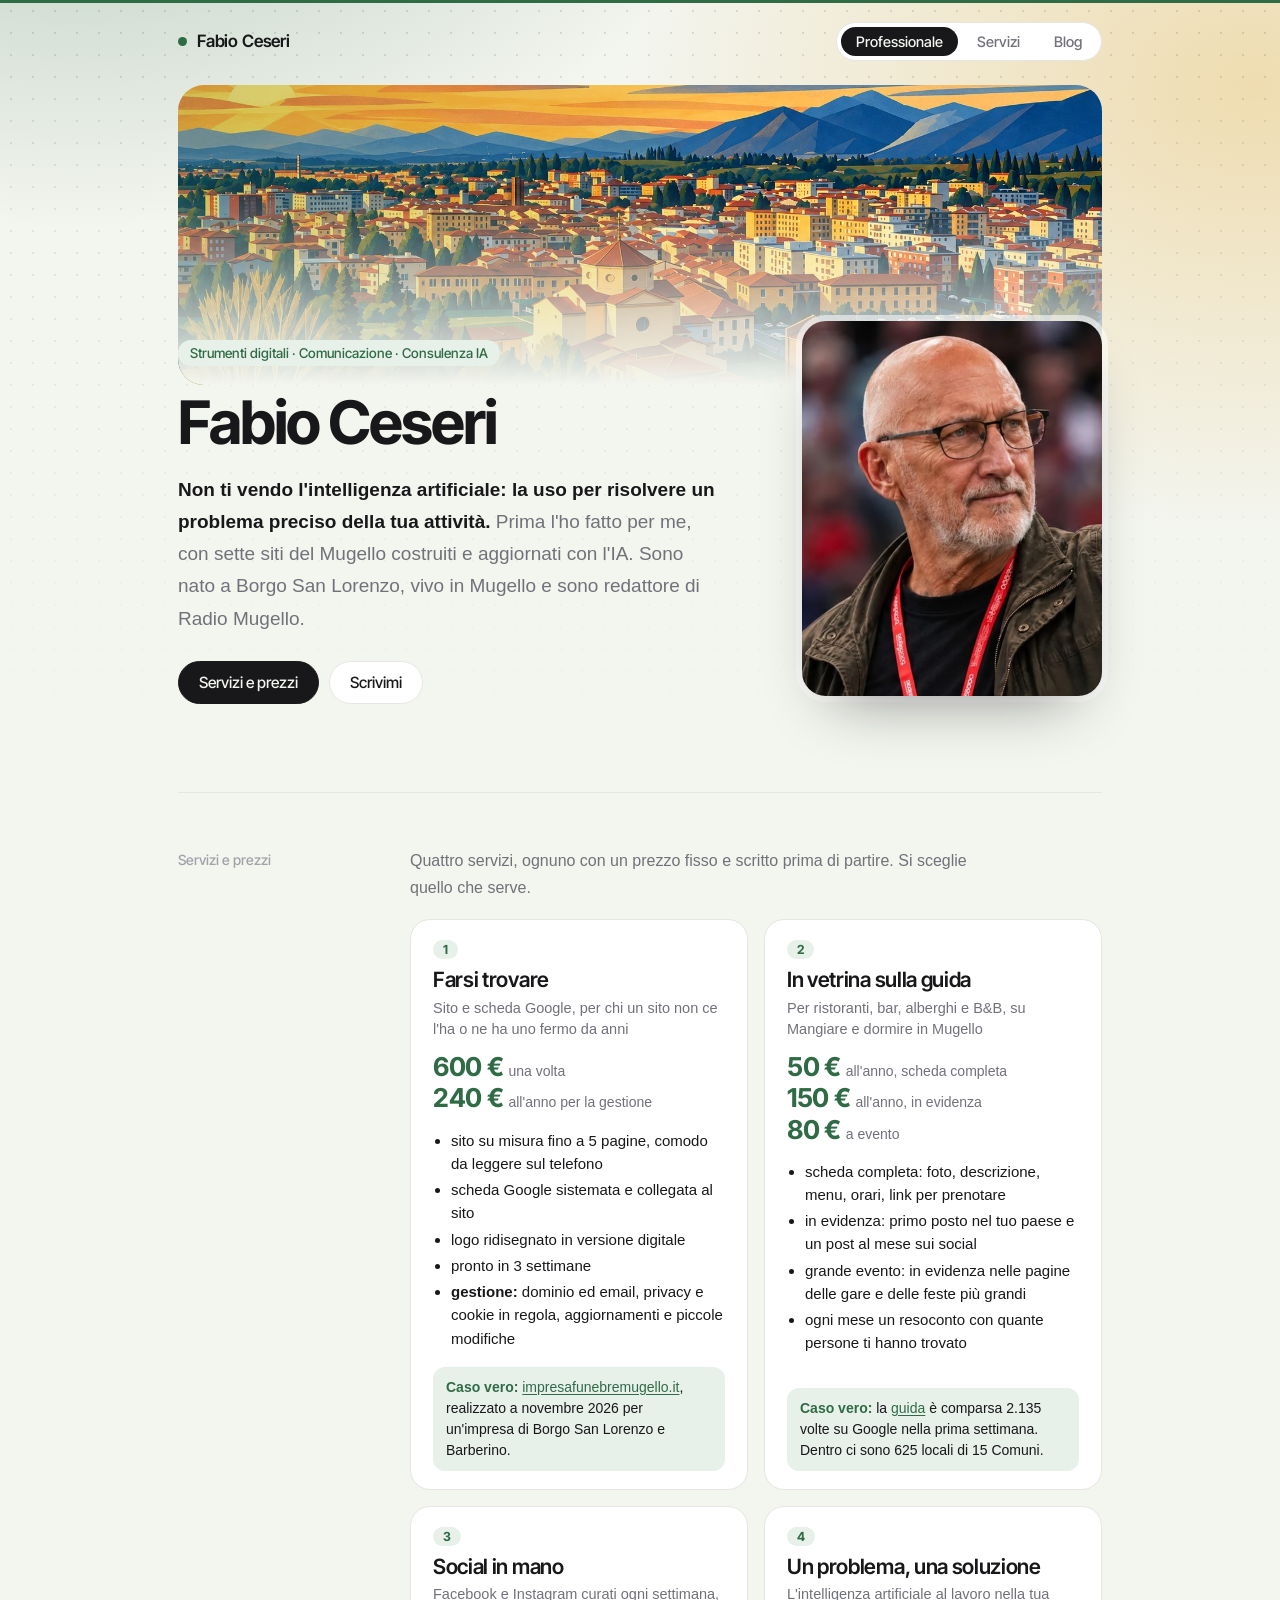
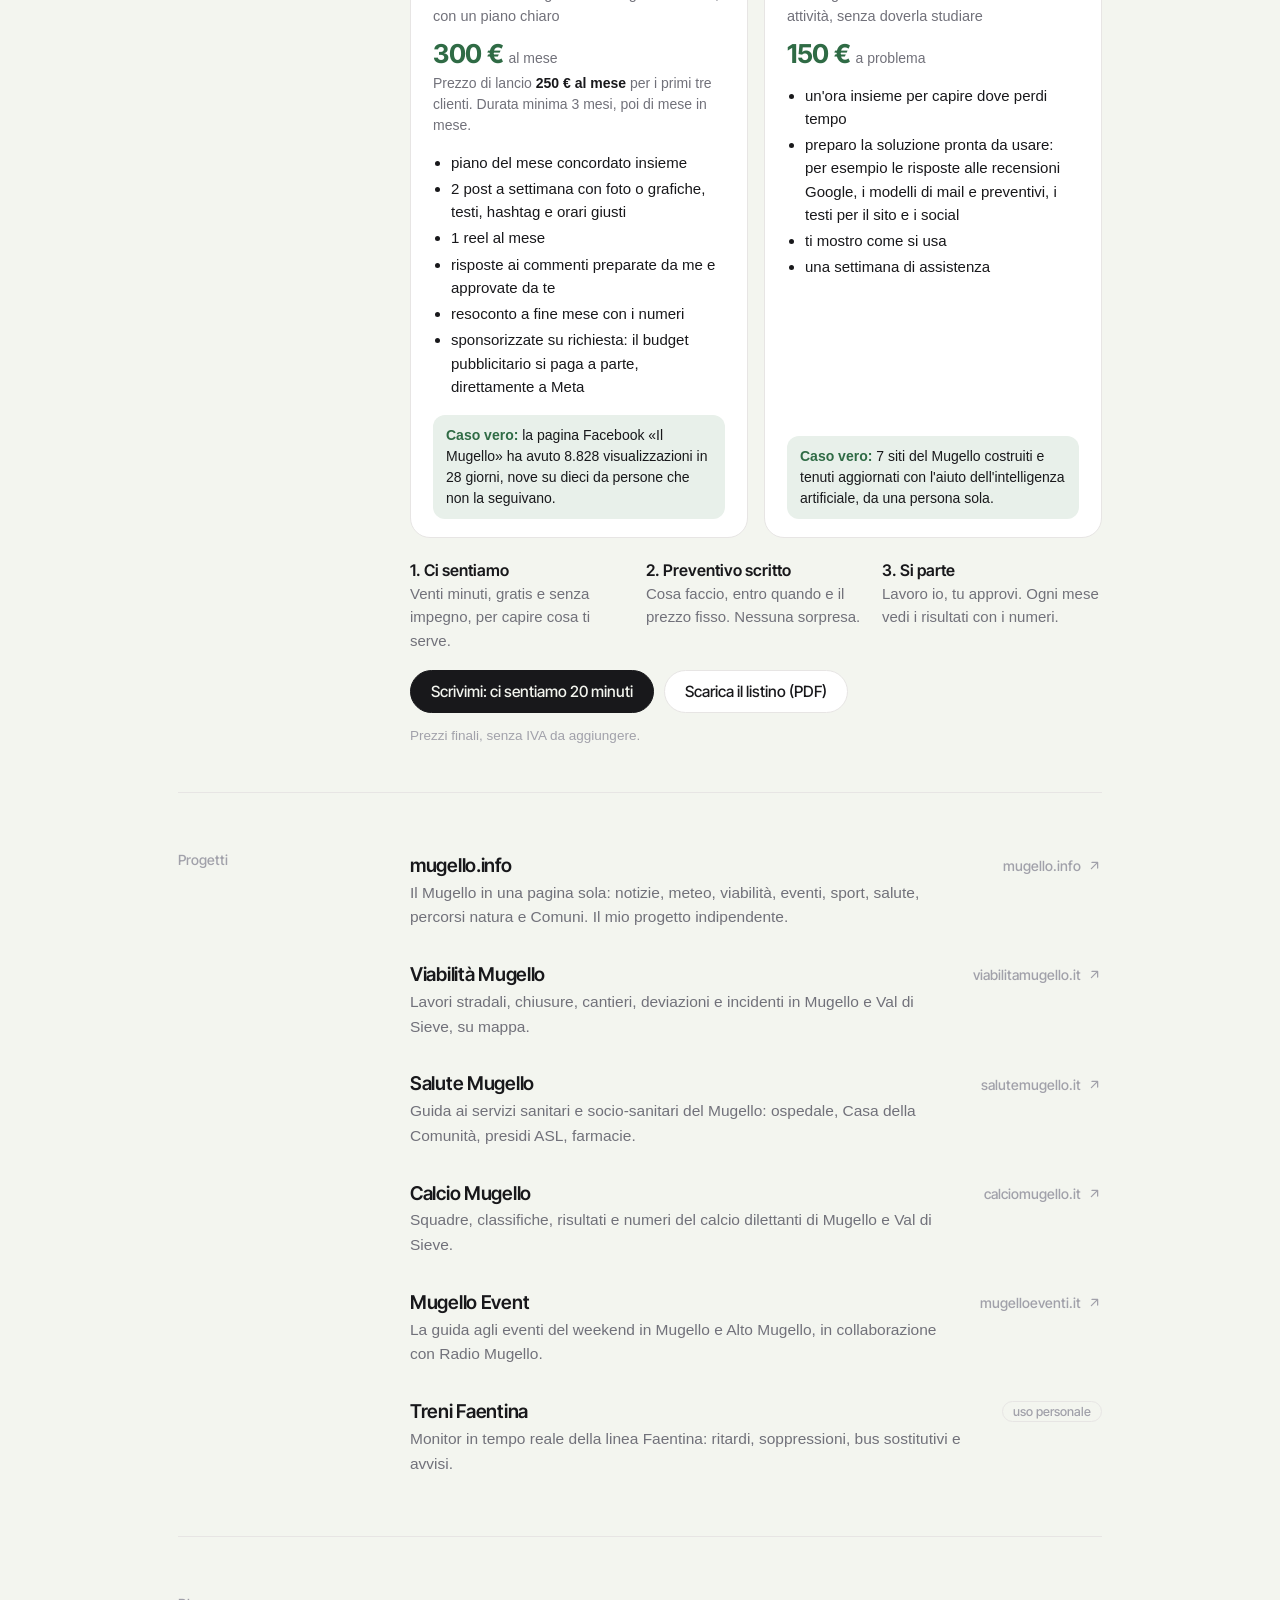
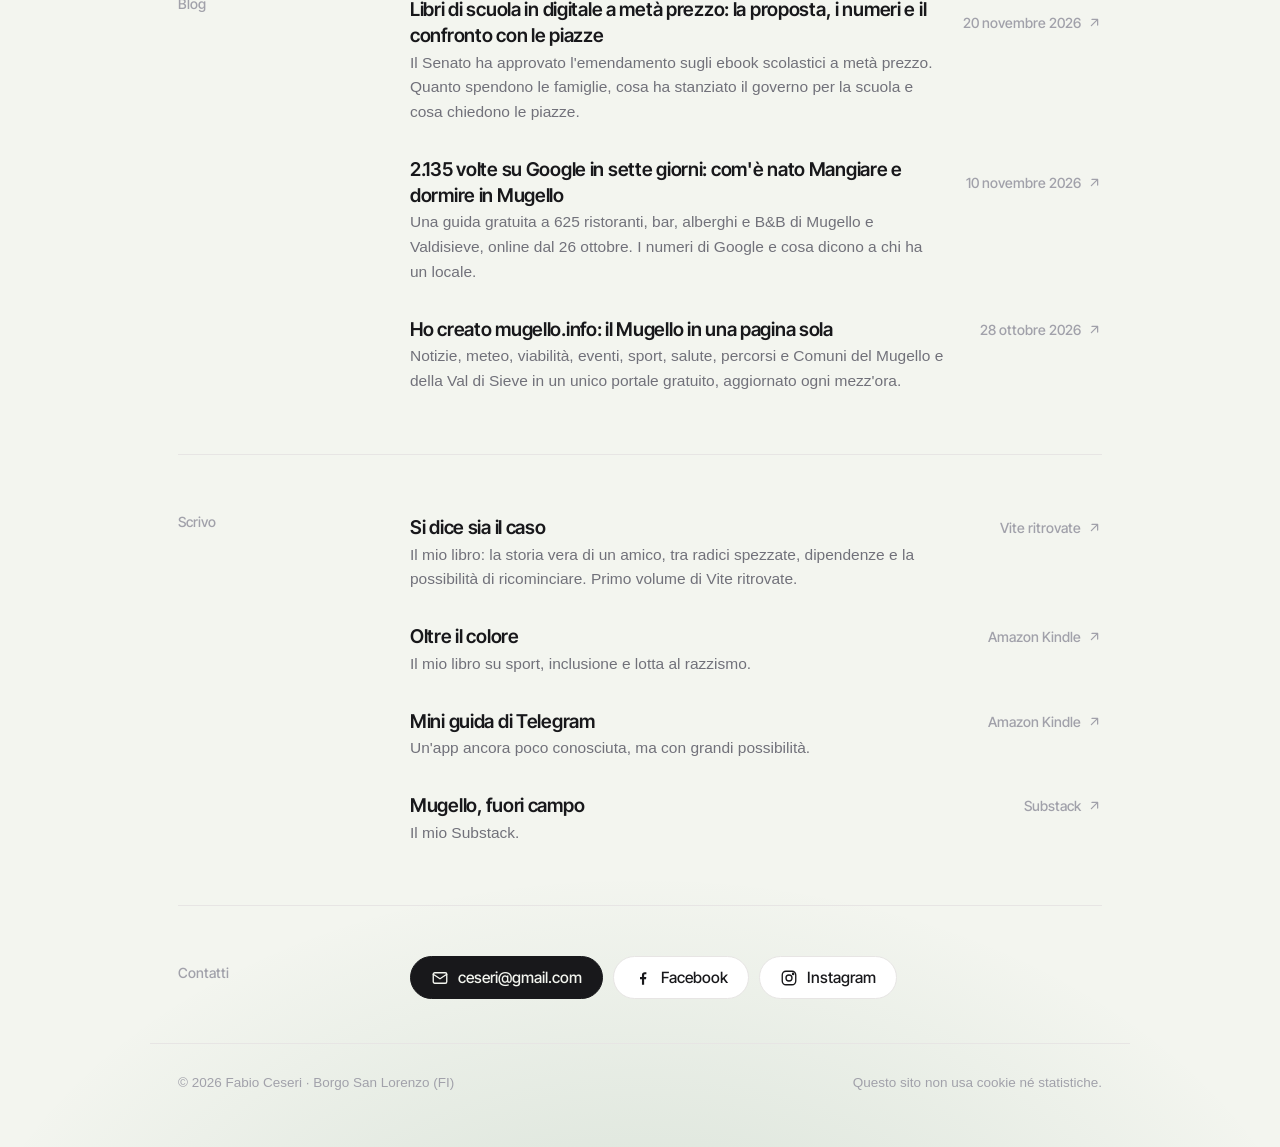
==== commit 210ae6dc: "Aggiornamento 25/11/2026 22:22" ====
--- a/index.html
+++ b/index.html
@@ -55,7 +55,7 @@
 </section>
 <section class="blocco">
   <h2>Blog</h2>
-  <div><ul class="elenco"><li><a href="blog/2026-11-20-libri-di-scuola-in-digitale-a-meta-prezzo-la-proposta-i-numeri-e-il-co/"><span class="titolo">Libri di scuola in digitale a metà prezzo: la proposta, i numeri e il confronto con le piazze</span><span class="dove">20 novembre 2026 <svg viewBox="0 0 24 24" fill="none" stroke="currentColor" stroke-width="2" stroke-linecap="round" stroke-linejoin="round" aria-hidden="true"><path d="M7 17 17 7M8 7h9v9"/></svg></span><span class="desc">Il Senato ha approvato l&#x27;emendamento sugli ebook scolastici a metà prezzo. Quanto spendono le famiglie, cosa ha stanziato il governo per la scuola e cosa chiedono le piazze.</span></a></li><li><a href="blog/2026-11-16-libia-2011-la-guerra-che-serviva-a-parigi-il-conto-pagato-dall-italia/"><span class="titolo">Libia 2011: la guerra che serviva a Parigi, il conto pagato dall&#x27;Italia</span><span class="dove">16 novembre 2026 <svg viewBox="0 0 24 24" fill="none" stroke="currentColor" stroke-width="2" stroke-linecap="round" stroke-linejoin="round" aria-hidden="true"><path d="M7 17 17 7M8 7h9v9"/></svg></span><span class="desc">Cosa c&#x27;era nell&#x27;accordo Putin Berlusconi e Gheddafi</span></a></li><li><a href="blog/mangiare-e-dormire-in-mugello-2135-volte-su-google/"><span class="titolo">2.135 volte su Google in sette giorni: com&#x27;è nato Mangiare e dormire in Mugello</span><span class="dove">10 novembre 2026 <svg viewBox="0 0 24 24" fill="none" stroke="currentColor" stroke-width="2" stroke-linecap="round" stroke-linejoin="round" aria-hidden="true"><path d="M7 17 17 7M8 7h9v9"/></svg></span><span class="desc">Una guida gratuita a 625 ristoranti, bar, alberghi e B&amp;B di Mugello e Valdisieve, online dal 26 ottobre. I numeri di Google e cosa dicono a chi ha un locale.</span></a></li></ul><p style="margin:14px 0 0"><a href="blog/" style="font:500 15px var(--display);color:var(--accent)">Tutti gli articoli →</a></p></div>
+  <div><ul class="elenco"><li><a href="blog/2026-11-20-libri-di-scuola-in-digitale-a-meta-prezzo-la-proposta-i-numeri-e-il-co/"><span class="titolo">Libri di scuola in digitale a metà prezzo: la proposta, i numeri e il confronto con le piazze</span><span class="dove">20 novembre 2026 <svg viewBox="0 0 24 24" fill="none" stroke="currentColor" stroke-width="2" stroke-linecap="round" stroke-linejoin="round" aria-hidden="true"><path d="M7 17 17 7M8 7h9v9"/></svg></span><span class="desc">Il Senato ha approvato l&#x27;emendamento sugli ebook scolastici a metà prezzo. Quanto spendono le famiglie, cosa ha stanziato il governo per la scuola e cosa chiedono le piazze.</span></a></li><li><a href="blog/mangiare-e-dormire-in-mugello-2135-volte-su-google/"><span class="titolo">2.135 volte su Google in sette giorni: com&#x27;è nato Mangiare e dormire in Mugello</span><span class="dove">10 novembre 2026 <svg viewBox="0 0 24 24" fill="none" stroke="currentColor" stroke-width="2" stroke-linecap="round" stroke-linejoin="round" aria-hidden="true"><path d="M7 17 17 7M8 7h9v9"/></svg></span><span class="desc">Una guida gratuita a 625 ristoranti, bar, alberghi e B&amp;B di Mugello e Valdisieve, online dal 26 ottobre. I numeri di Google e cosa dicono a chi ha un locale.</span></a></li><li><a href="blog/mugello-info-il-mugello-in-una-pagina-sola/"><span class="titolo">Ho creato mugello.info: il Mugello in una pagina sola</span><span class="dove">28 ottobre 2026 <svg viewBox="0 0 24 24" fill="none" stroke="currentColor" stroke-width="2" stroke-linecap="round" stroke-linejoin="round" aria-hidden="true"><path d="M7 17 17 7M8 7h9v9"/></svg></span><span class="desc">Notizie, meteo, viabilità, eventi, sport, salute, percorsi e Comuni del Mugello e della Val di Sieve in un unico portale gratuito, aggiornato ogni mezz&#x27;ora.</span></a></li></ul></div>
 </section>
 <section class="blocco">
   <h2>Scrivo</h2>
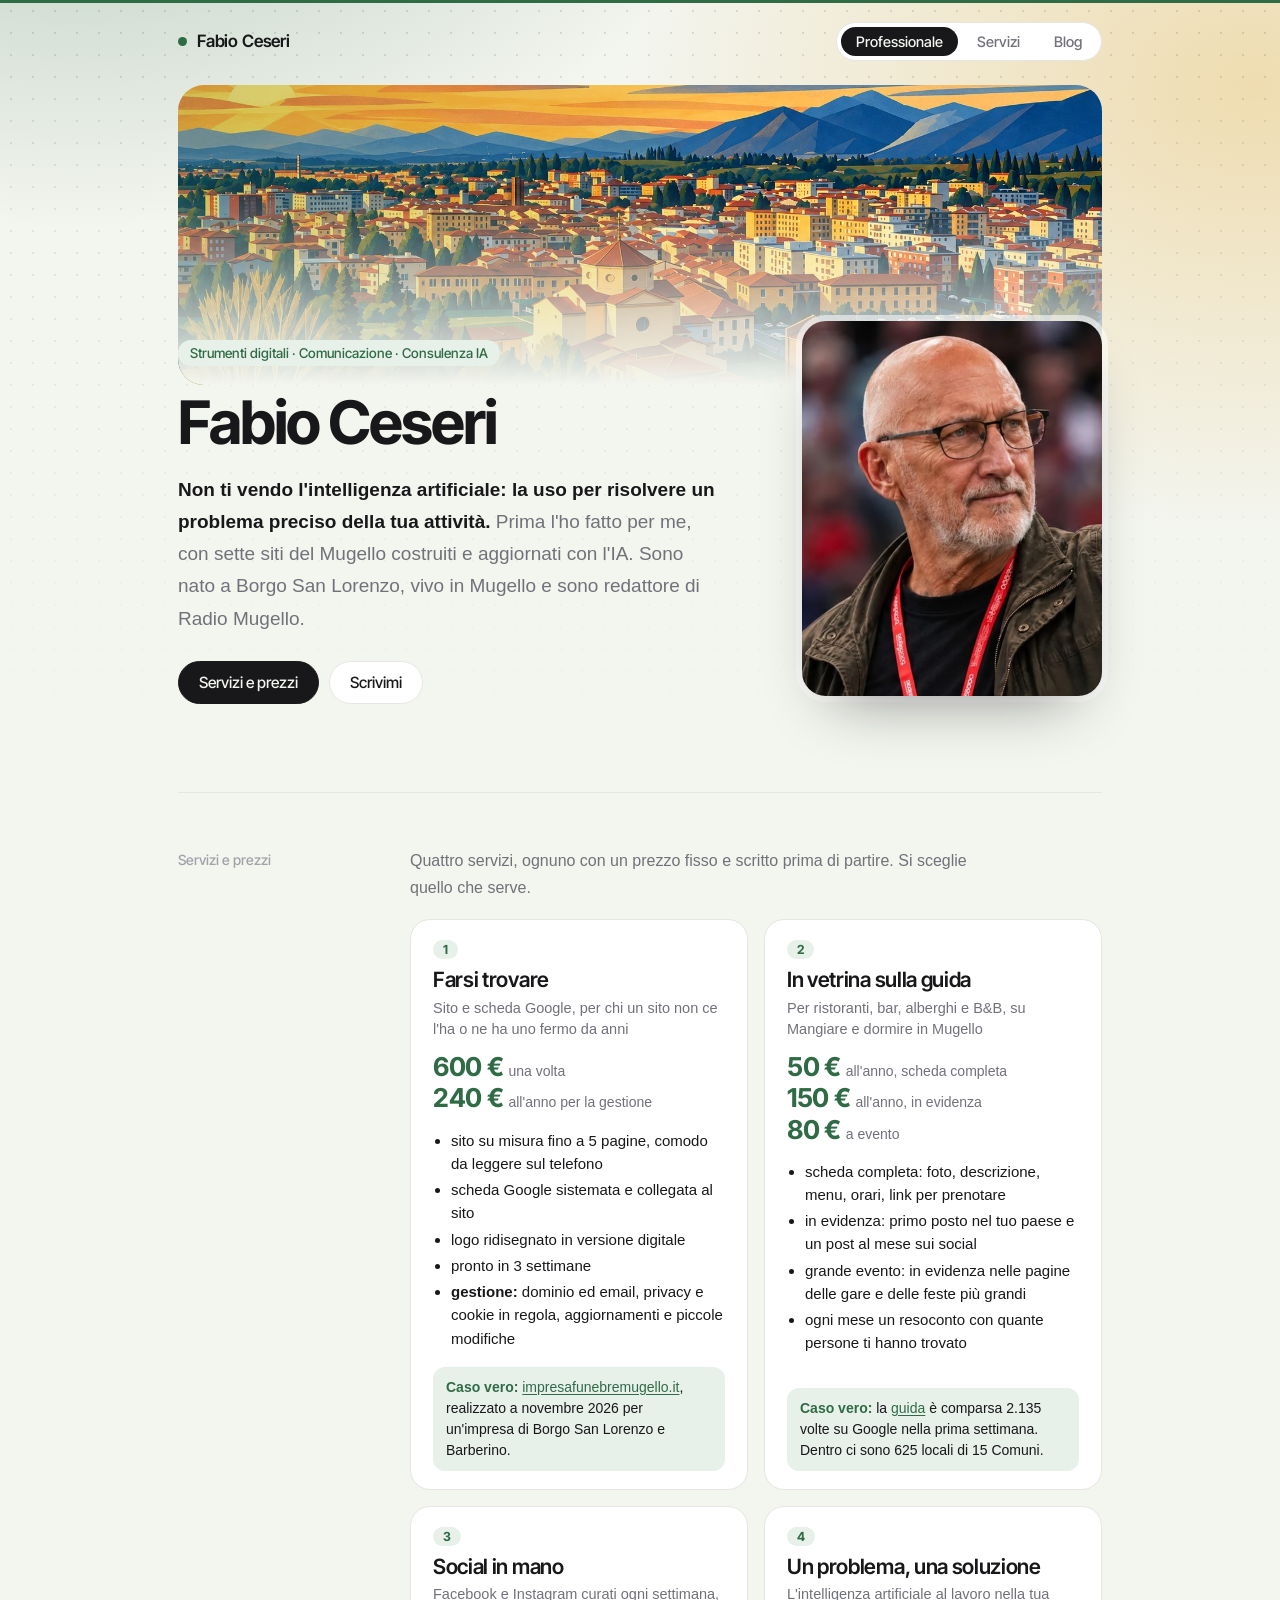
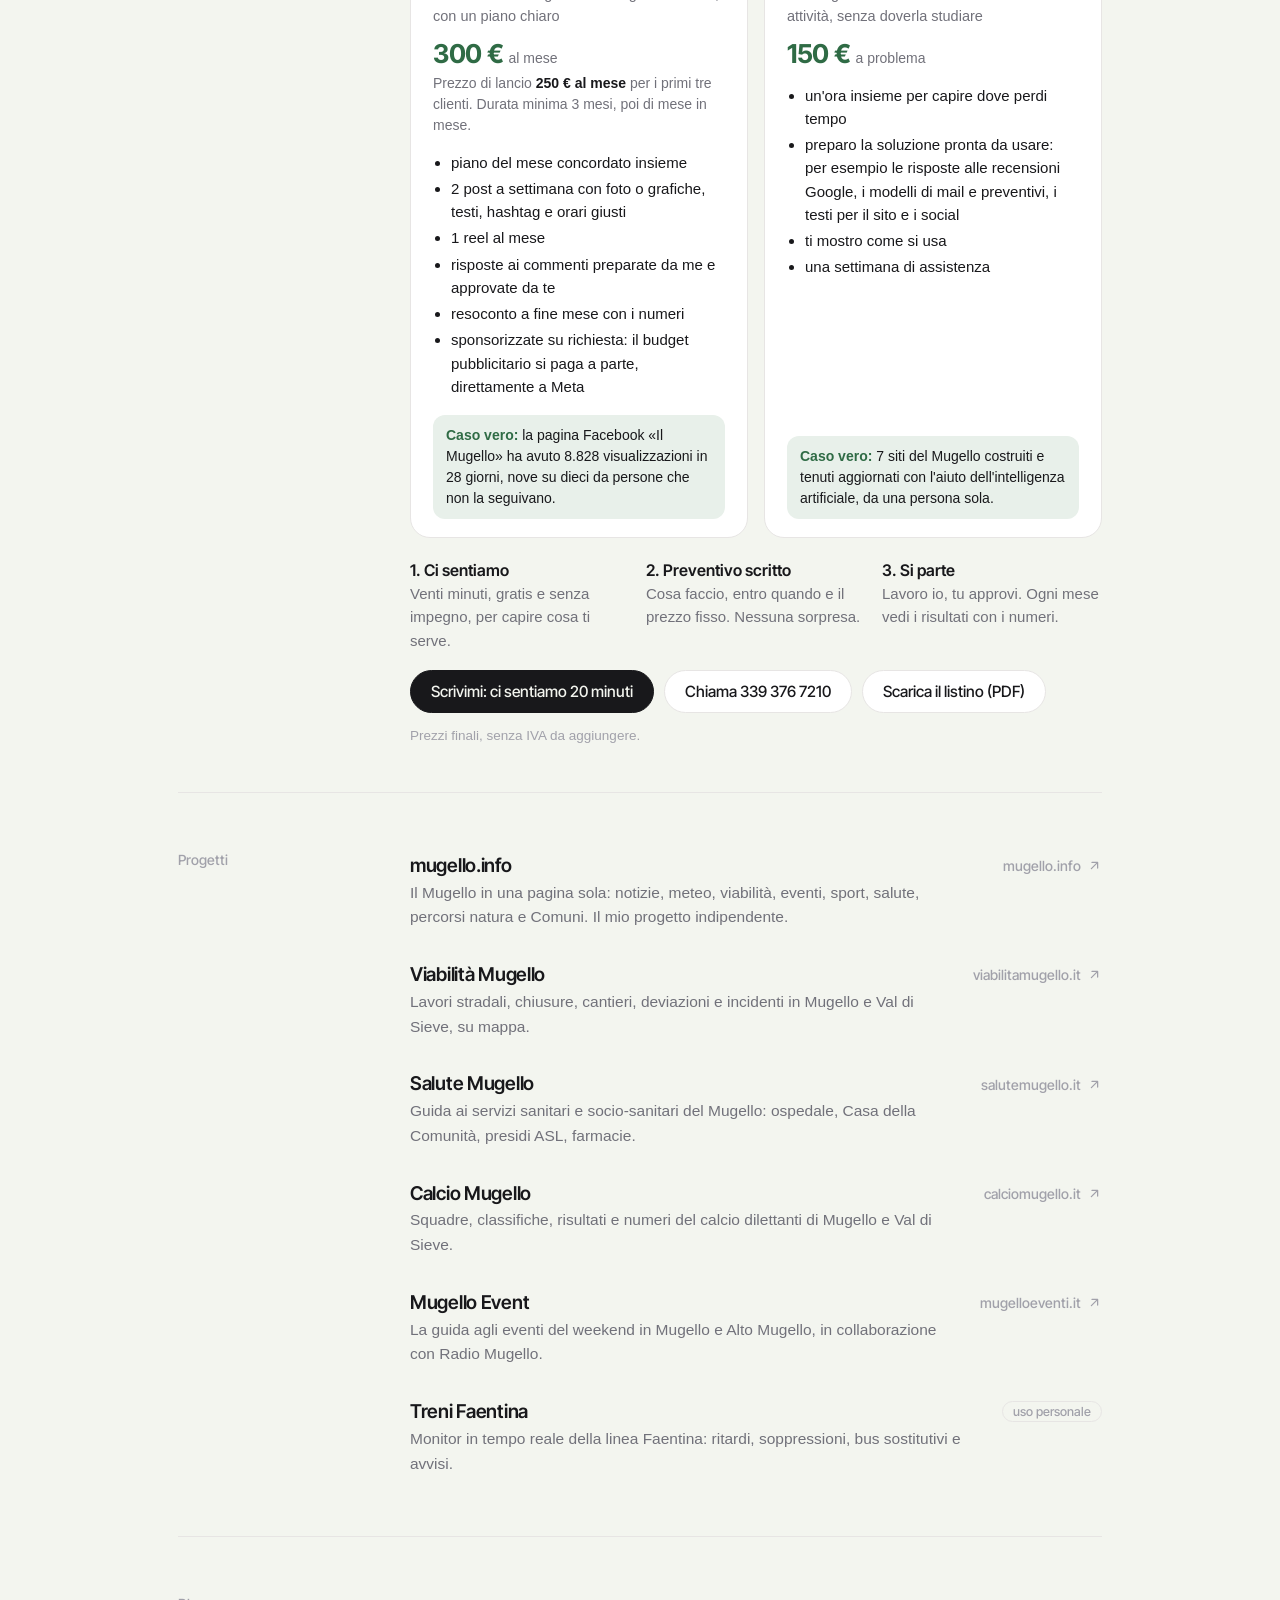
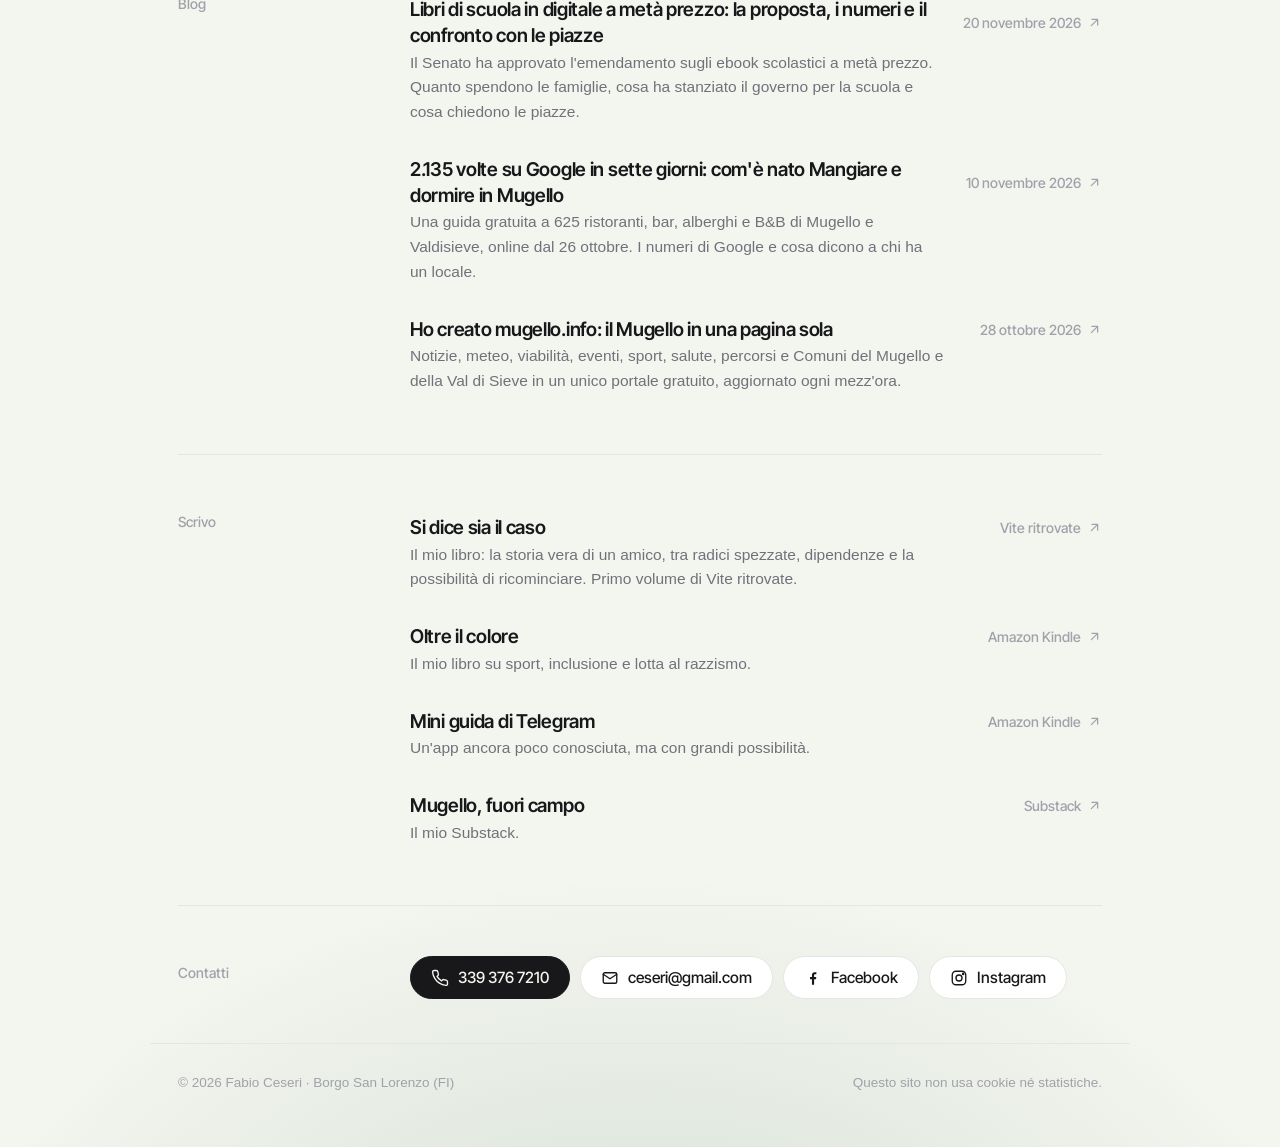
==== commit f4e36258: "Aggiornamento 25/11/2026 22:24" ====
--- a/index.html
+++ b/index.html
@@ -20,7 +20,7 @@
 <meta property="og:image:width" content="1200">
 <meta property="og:image:height" content="630">
 <meta name="twitter:card" content="summary_large_image">
-<script type="application/ld+json">{"@context": "https://schema.org", "@graph": [{"@type": "ProfilePage", "@id": "https://fabioceseri.it/", "url": "https://fabioceseri.it/", "name": "Fabio Ceseri", "inLanguage": "it", "mainEntity": {"@id": "https://fabioceseri.it/#fabio"}}, {"@type": "Person", "@id": "https://fabioceseri.it/#fabio", "name": "Fabio Ceseri", "url": "https://fabioceseri.it/", "image": "https://fabioceseri.it/img/fabio.jpg", "jobTitle": ["Redattore", "Consulente IA"], "worksFor": {"@type": "Organization", "name": "Radio Mugello", "url": "https://www.radiomugello.it/"}, "birthPlace": {"@type": "Place", "name": "Borgo San Lorenzo"}, "homeLocation": {"@type": "Place", "name": "Mugello, Toscana"}, "knowsAbout": ["Strumenti digitali", "Comunicazione", "Intelligenza artificiale", "Mugello"], "email": "mailto:ceseri@gmail.com", "sameAs": ["https://www.facebook.com/fabio.ceseri/", "https://www.instagram.com/fabionemugello/", "https://artigianodelweb.substack.com/"], "hasOfferCatalog": {"@type": "OfferCatalog", "name": "Servizi e prezzi", "itemListElement": [{"@type": "Offer", "price": "600", "priceCurrency": "EUR", "itemOffered": {"@type": "Service", "name": "Farsi trovare: sito e scheda Google"}}, {"@type": "Offer", "price": "50", "priceCurrency": "EUR", "itemOffered": {"@type": "Service", "name": "Scheda sulla guida Mangiare e dormire in Mugello"}}, {"@type": "Offer", "price": "300", "priceCurrency": "EUR", "itemOffered": {"@type": "Service", "name": "Social in mano: Facebook e Instagram al mese"}}, {"@type": "Offer", "price": "150", "priceCurrency": "EUR", "itemOffered": {"@type": "Service", "name": "Un problema, una soluzione: intelligenza artificiale per la tua attività"}}]}}, {"@type": "WebSite", "@id": "https://fabioceseri.it/#sito", "url": "https://fabioceseri.it/", "name": "Fabio Ceseri", "inLanguage": "it", "publisher": {"@id": "https://fabioceseri.it/#fabio"}}]}</script>
+<script type="application/ld+json">{"@context": "https://schema.org", "@graph": [{"@type": "ProfilePage", "@id": "https://fabioceseri.it/", "url": "https://fabioceseri.it/", "name": "Fabio Ceseri", "inLanguage": "it", "mainEntity": {"@id": "https://fabioceseri.it/#fabio"}}, {"@type": "Person", "@id": "https://fabioceseri.it/#fabio", "name": "Fabio Ceseri", "url": "https://fabioceseri.it/", "image": "https://fabioceseri.it/img/fabio.jpg", "jobTitle": ["Redattore", "Consulente IA"], "worksFor": {"@type": "Organization", "name": "Radio Mugello", "url": "https://www.radiomugello.it/"}, "birthPlace": {"@type": "Place", "name": "Borgo San Lorenzo"}, "homeLocation": {"@type": "Place", "name": "Mugello, Toscana"}, "knowsAbout": ["Strumenti digitali", "Comunicazione", "Intelligenza artificiale", "Mugello"], "email": "mailto:ceseri@gmail.com", "telephone": "+39 339 376 7210", "sameAs": ["https://www.facebook.com/fabio.ceseri/", "https://www.instagram.com/fabionemugello/", "https://artigianodelweb.substack.com/"], "hasOfferCatalog": {"@type": "OfferCatalog", "name": "Servizi e prezzi", "itemListElement": [{"@type": "Offer", "price": "600", "priceCurrency": "EUR", "itemOffered": {"@type": "Service", "name": "Farsi trovare: sito e scheda Google"}}, {"@type": "Offer", "price": "50", "priceCurrency": "EUR", "itemOffered": {"@type": "Service", "name": "Scheda sulla guida Mangiare e dormire in Mugello"}}, {"@type": "Offer", "price": "300", "priceCurrency": "EUR", "itemOffered": {"@type": "Service", "name": "Social in mano: Facebook e Instagram al mese"}}, {"@type": "Offer", "price": "150", "priceCurrency": "EUR", "itemOffered": {"@type": "Service", "name": "Un problema, una soluzione: intelligenza artificiale per la tua attività"}}]}}, {"@type": "WebSite", "@id": "https://fabioceseri.it/#sito", "url": "https://fabioceseri.it/", "name": "Fabio Ceseri", "inLanguage": "it", "publisher": {"@id": "https://fabioceseri.it/#fabio"}}]}</script>
 <link rel="stylesheet" href="style.css?v=ad18165e">
 </head>
 <body class="professionale">
@@ -47,7 +47,7 @@
 </div>
 <section class="blocco" id="servizi">
   <h2>Servizi e prezzi</h2>
-  <div><p class="sv-intro">Quattro servizi, ognuno con un prezzo fisso e scritto prima di partire. Si sceglie quello che serve.</p><div class="sv-griglia"><article class="sv"><span class="sv-num">1</span><h3>Farsi trovare</h3><p class="sv-per">Sito e scheda Google, per chi un sito non ce l'ha o ne ha uno fermo da anni</p><p class="sv-prezzo">600 € <span>una volta</span></p><p class="sv-prezzo">240 € <span>all'anno per la gestione</span></p><ul><li>sito su misura fino a 5 pagine, comodo da leggere sul telefono</li><li>scheda Google sistemata e collegata al sito</li><li>logo ridisegnato in versione digitale</li><li>pronto in 3 settimane</li><li><b>gestione:</b> dominio ed email, privacy e cookie in regola, aggiornamenti e piccole modifiche</li></ul><p class="sv-caso"><strong>Caso vero:</strong> <a href="https://impresafunebremugello.it/">impresafunebremugello.it</a>, realizzato a novembre 2026 per un'impresa di Borgo San Lorenzo e Barberino.</p></article><article class="sv"><span class="sv-num">2</span><h3>In vetrina sulla guida</h3><p class="sv-per">Per ristoranti, bar, alberghi e B&amp;B, su Mangiare e dormire in Mugello</p><p class="sv-prezzo">50 € <span>all'anno, scheda completa</span></p><p class="sv-prezzo">150 € <span>all'anno, in evidenza</span></p><p class="sv-prezzo">80 € <span>a evento</span></p><ul><li>scheda completa: foto, descrizione, menu, orari, link per prenotare</li><li>in evidenza: primo posto nel tuo paese e un post al mese sui social</li><li>grande evento: in evidenza nelle pagine delle gare e delle feste più grandi</li><li>ogni mese un resoconto con quante persone ti hanno trovato</li></ul><p class="sv-caso"><strong>Caso vero:</strong> la <a href="https://mangiaredormiremugello.it/">guida</a> è comparsa 2.135 volte su Google nella prima settimana. Dentro ci sono 625 locali di 15 Comuni.</p></article><article class="sv"><span class="sv-num">3</span><h3>Social in mano</h3><p class="sv-per">Facebook e Instagram curati ogni settimana, con un piano chiaro</p><p class="sv-prezzo">300 € <span>al mese</span></p><p class="sv-nota">Prezzo di lancio <b>250 € al mese</b> per i primi tre clienti. Durata minima 3 mesi, poi di mese in mese.</p><ul><li>piano del mese concordato insieme</li><li>2 post a settimana con foto o grafiche, testi, hashtag e orari giusti</li><li>1 reel al mese</li><li>risposte ai commenti preparate da me e approvate da te</li><li>resoconto a fine mese con i numeri</li><li>sponsorizzate su richiesta: il budget pubblicitario si paga a parte, direttamente a Meta</li></ul><p class="sv-caso"><strong>Caso vero:</strong> la pagina Facebook «Il Mugello» ha avuto 8.828 visualizzazioni in 28 giorni, nove su dieci da persone che non la seguivano.</p></article><article class="sv"><span class="sv-num">4</span><h3>Un problema, una soluzione</h3><p class="sv-per">L'intelligenza artificiale al lavoro nella tua attività, senza doverla studiare</p><p class="sv-prezzo">150 € <span>a problema</span></p><ul><li>un'ora insieme per capire dove perdi tempo</li><li>preparo la soluzione pronta da usare: per esempio le risposte alle recensioni Google, i modelli di mail e preventivi, i testi per il sito e i social</li><li>ti mostro come si usa</li><li>una settimana di assistenza</li></ul><p class="sv-caso"><strong>Caso vero:</strong> 7 siti del Mugello costruiti e tenuti aggiornati con l'aiuto dell'intelligenza artificiale, da una persona sola.</p></article></div><div class="sv-come"><div><b>1. Ci sentiamo</b>Venti minuti, gratis e senza impegno, per capire cosa ti serve.</div><div><b>2. Preventivo scritto</b>Cosa faccio, entro quando e il prezzo fisso. Nessuna sorpresa.</div><div><b>3. Si parte</b>Lavoro io, tu approvi. Ogni mese vedi i risultati con i numeri.</div></div><p class="contatti sv-azioni"><a class="primo" href="mailto:ceseri@gmail.com?subject=Ci%20sentiamo%2020%20minuti%3F">Scrivimi: ci sentiamo 20 minuti</a><a href="listino.pdf">Scarica il listino (PDF)</a></p><p class="sv-piccolo">Prezzi finali, senza IVA da aggiungere.</p></div>
+  <div><p class="sv-intro">Quattro servizi, ognuno con un prezzo fisso e scritto prima di partire. Si sceglie quello che serve.</p><div class="sv-griglia"><article class="sv"><span class="sv-num">1</span><h3>Farsi trovare</h3><p class="sv-per">Sito e scheda Google, per chi un sito non ce l'ha o ne ha uno fermo da anni</p><p class="sv-prezzo">600 € <span>una volta</span></p><p class="sv-prezzo">240 € <span>all'anno per la gestione</span></p><ul><li>sito su misura fino a 5 pagine, comodo da leggere sul telefono</li><li>scheda Google sistemata e collegata al sito</li><li>logo ridisegnato in versione digitale</li><li>pronto in 3 settimane</li><li><b>gestione:</b> dominio ed email, privacy e cookie in regola, aggiornamenti e piccole modifiche</li></ul><p class="sv-caso"><strong>Caso vero:</strong> <a href="https://impresafunebremugello.it/">impresafunebremugello.it</a>, realizzato a novembre 2026 per un'impresa di Borgo San Lorenzo e Barberino.</p></article><article class="sv"><span class="sv-num">2</span><h3>In vetrina sulla guida</h3><p class="sv-per">Per ristoranti, bar, alberghi e B&amp;B, su Mangiare e dormire in Mugello</p><p class="sv-prezzo">50 € <span>all'anno, scheda completa</span></p><p class="sv-prezzo">150 € <span>all'anno, in evidenza</span></p><p class="sv-prezzo">80 € <span>a evento</span></p><ul><li>scheda completa: foto, descrizione, menu, orari, link per prenotare</li><li>in evidenza: primo posto nel tuo paese e un post al mese sui social</li><li>grande evento: in evidenza nelle pagine delle gare e delle feste più grandi</li><li>ogni mese un resoconto con quante persone ti hanno trovato</li></ul><p class="sv-caso"><strong>Caso vero:</strong> la <a href="https://mangiaredormiremugello.it/">guida</a> è comparsa 2.135 volte su Google nella prima settimana. Dentro ci sono 625 locali di 15 Comuni.</p></article><article class="sv"><span class="sv-num">3</span><h3>Social in mano</h3><p class="sv-per">Facebook e Instagram curati ogni settimana, con un piano chiaro</p><p class="sv-prezzo">300 € <span>al mese</span></p><p class="sv-nota">Prezzo di lancio <b>250 € al mese</b> per i primi tre clienti. Durata minima 3 mesi, poi di mese in mese.</p><ul><li>piano del mese concordato insieme</li><li>2 post a settimana con foto o grafiche, testi, hashtag e orari giusti</li><li>1 reel al mese</li><li>risposte ai commenti preparate da me e approvate da te</li><li>resoconto a fine mese con i numeri</li><li>sponsorizzate su richiesta: il budget pubblicitario si paga a parte, direttamente a Meta</li></ul><p class="sv-caso"><strong>Caso vero:</strong> la pagina Facebook «Il Mugello» ha avuto 8.828 visualizzazioni in 28 giorni, nove su dieci da persone che non la seguivano.</p></article><article class="sv"><span class="sv-num">4</span><h3>Un problema, una soluzione</h3><p class="sv-per">L'intelligenza artificiale al lavoro nella tua attività, senza doverla studiare</p><p class="sv-prezzo">150 € <span>a problema</span></p><ul><li>un'ora insieme per capire dove perdi tempo</li><li>preparo la soluzione pronta da usare: per esempio le risposte alle recensioni Google, i modelli di mail e preventivi, i testi per il sito e i social</li><li>ti mostro come si usa</li><li>una settimana di assistenza</li></ul><p class="sv-caso"><strong>Caso vero:</strong> 7 siti del Mugello costruiti e tenuti aggiornati con l'aiuto dell'intelligenza artificiale, da una persona sola.</p></article></div><div class="sv-come"><div><b>1. Ci sentiamo</b>Venti minuti, gratis e senza impegno, per capire cosa ti serve.</div><div><b>2. Preventivo scritto</b>Cosa faccio, entro quando e il prezzo fisso. Nessuna sorpresa.</div><div><b>3. Si parte</b>Lavoro io, tu approvi. Ogni mese vedi i risultati con i numeri.</div></div><p class="contatti sv-azioni"><a class="primo" href="mailto:ceseri@gmail.com?subject=Ci%20sentiamo%2020%20minuti%3F">Scrivimi: ci sentiamo 20 minuti</a><a href="tel:+393393767210">Chiama 339 376 7210</a><a href="listino.pdf">Scarica il listino (PDF)</a></p><p class="sv-piccolo">Prezzi finali, senza IVA da aggiungere.</p></div>
 </section>
 <section class="blocco">
   <h2>Progetti</h2>
@@ -63,7 +63,7 @@
 </section>
 <section class="blocco">
   <h2>Contatti</h2>
-  <div><p class="contatti"><a class="primo" href="mailto:ceseri@gmail.com"><svg viewBox="0 0 24 24" fill="none" stroke="currentColor" stroke-width="1.8" stroke-linecap="round" stroke-linejoin="round" aria-hidden="true"><rect x="3" y="5" width="18" height="14" rx="2"/><path d="m3 7 9 6 9-6"/></svg>ceseri@gmail.com</a><a href="https://www.facebook.com/fabio.ceseri/" rel="me"><svg viewBox="0 0 24 24" fill="currentColor" aria-hidden="true"><path d="M13.5 21v-7.5h2.5l.4-3h-2.9V8.6c0-.9.3-1.5 1.5-1.5h1.5V4.4c-.3 0-1.2-.1-2.2-.1-2.2 0-3.7 1.3-3.7 3.8v2.4H8v3h2.6V21h2.9z"/></svg>Facebook</a><a href="https://www.instagram.com/fabionemugello/" rel="me"><svg viewBox="0 0 24 24" fill="none" stroke="currentColor" stroke-width="1.8" aria-hidden="true"><rect x="3" y="3" width="18" height="18" rx="5"/><circle cx="12" cy="12" r="4"/><circle cx="17.5" cy="6.5" r=".8" fill="currentColor"/></svg>Instagram</a></p></div>
+  <div><p class="contatti"><a class="primo" href="tel:+393393767210"><svg viewBox="0 0 24 24" fill="none" stroke="currentColor" stroke-width="1.8" stroke-linecap="round" stroke-linejoin="round" aria-hidden="true"><path d="M22 16.9v3a2 2 0 0 1-2.2 2 19.8 19.8 0 0 1-8.6-3.1 19.5 19.5 0 0 1-6-6A19.8 19.8 0 0 1 2.1 4.2 2 2 0 0 1 4.1 2h3a2 2 0 0 1 2 1.7c.1 1 .4 1.9.7 2.8a2 2 0 0 1-.5 2.1L8 9.9a16 16 0 0 0 6 6l1.3-1.3a2 2 0 0 1 2.1-.4c.9.3 1.8.6 2.8.7a2 2 0 0 1 1.7 2z"/></svg>339 376 7210</a><a href="mailto:ceseri@gmail.com"><svg viewBox="0 0 24 24" fill="none" stroke="currentColor" stroke-width="1.8" stroke-linecap="round" stroke-linejoin="round" aria-hidden="true"><rect x="3" y="5" width="18" height="14" rx="2"/><path d="m3 7 9 6 9-6"/></svg>ceseri@gmail.com</a><a href="https://www.facebook.com/fabio.ceseri/" rel="me"><svg viewBox="0 0 24 24" fill="currentColor" aria-hidden="true"><path d="M13.5 21v-7.5h2.5l.4-3h-2.9V8.6c0-.9.3-1.5 1.5-1.5h1.5V4.4c-.3 0-1.2-.1-2.2-.1-2.2 0-3.7 1.3-3.7 3.8v2.4H8v3h2.6V21h2.9z"/></svg>Facebook</a><a href="https://www.instagram.com/fabionemugello/" rel="me"><svg viewBox="0 0 24 24" fill="none" stroke="currentColor" stroke-width="1.8" aria-hidden="true"><rect x="3" y="3" width="18" height="18" rx="5"/><circle cx="12" cy="12" r="4"/><circle cx="17.5" cy="6.5" r=".8" fill="currentColor"/></svg>Instagram</a></p></div>
 </section>
 </main>
 <footer><div class="wrap">
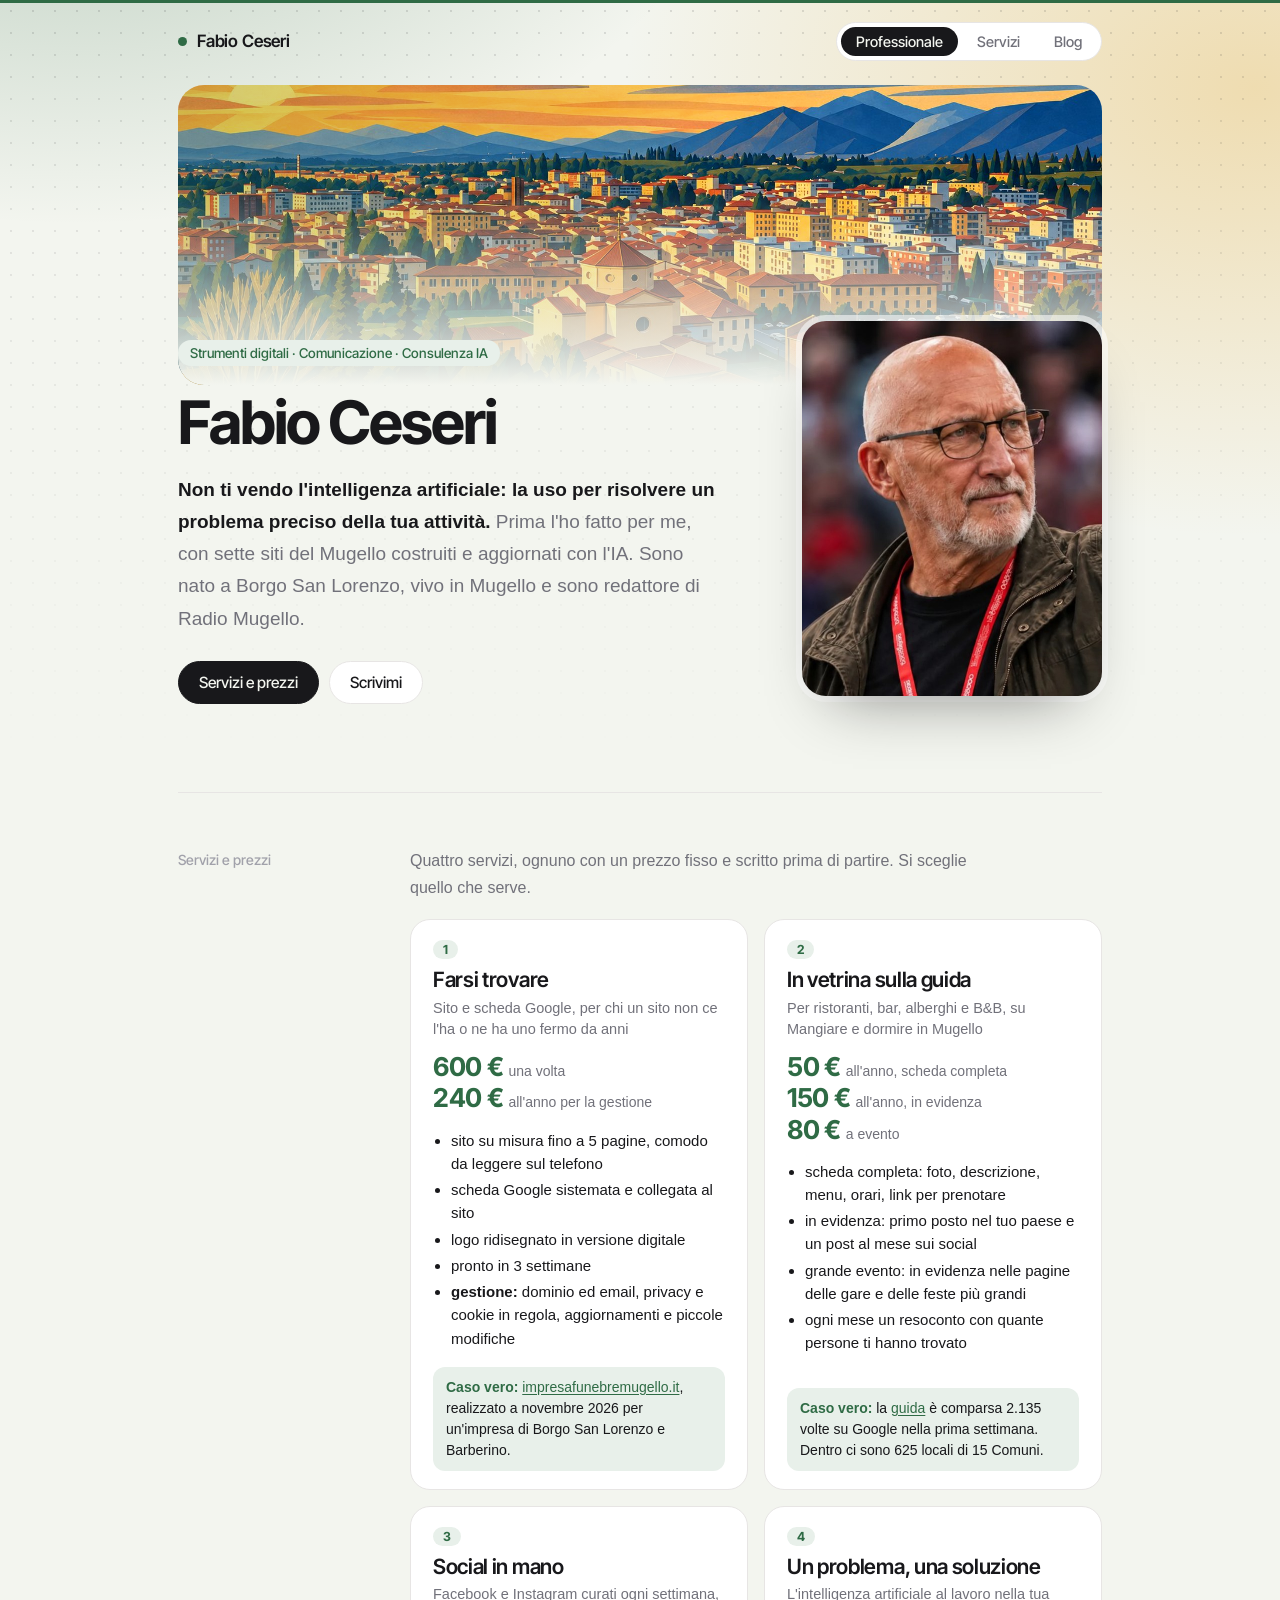
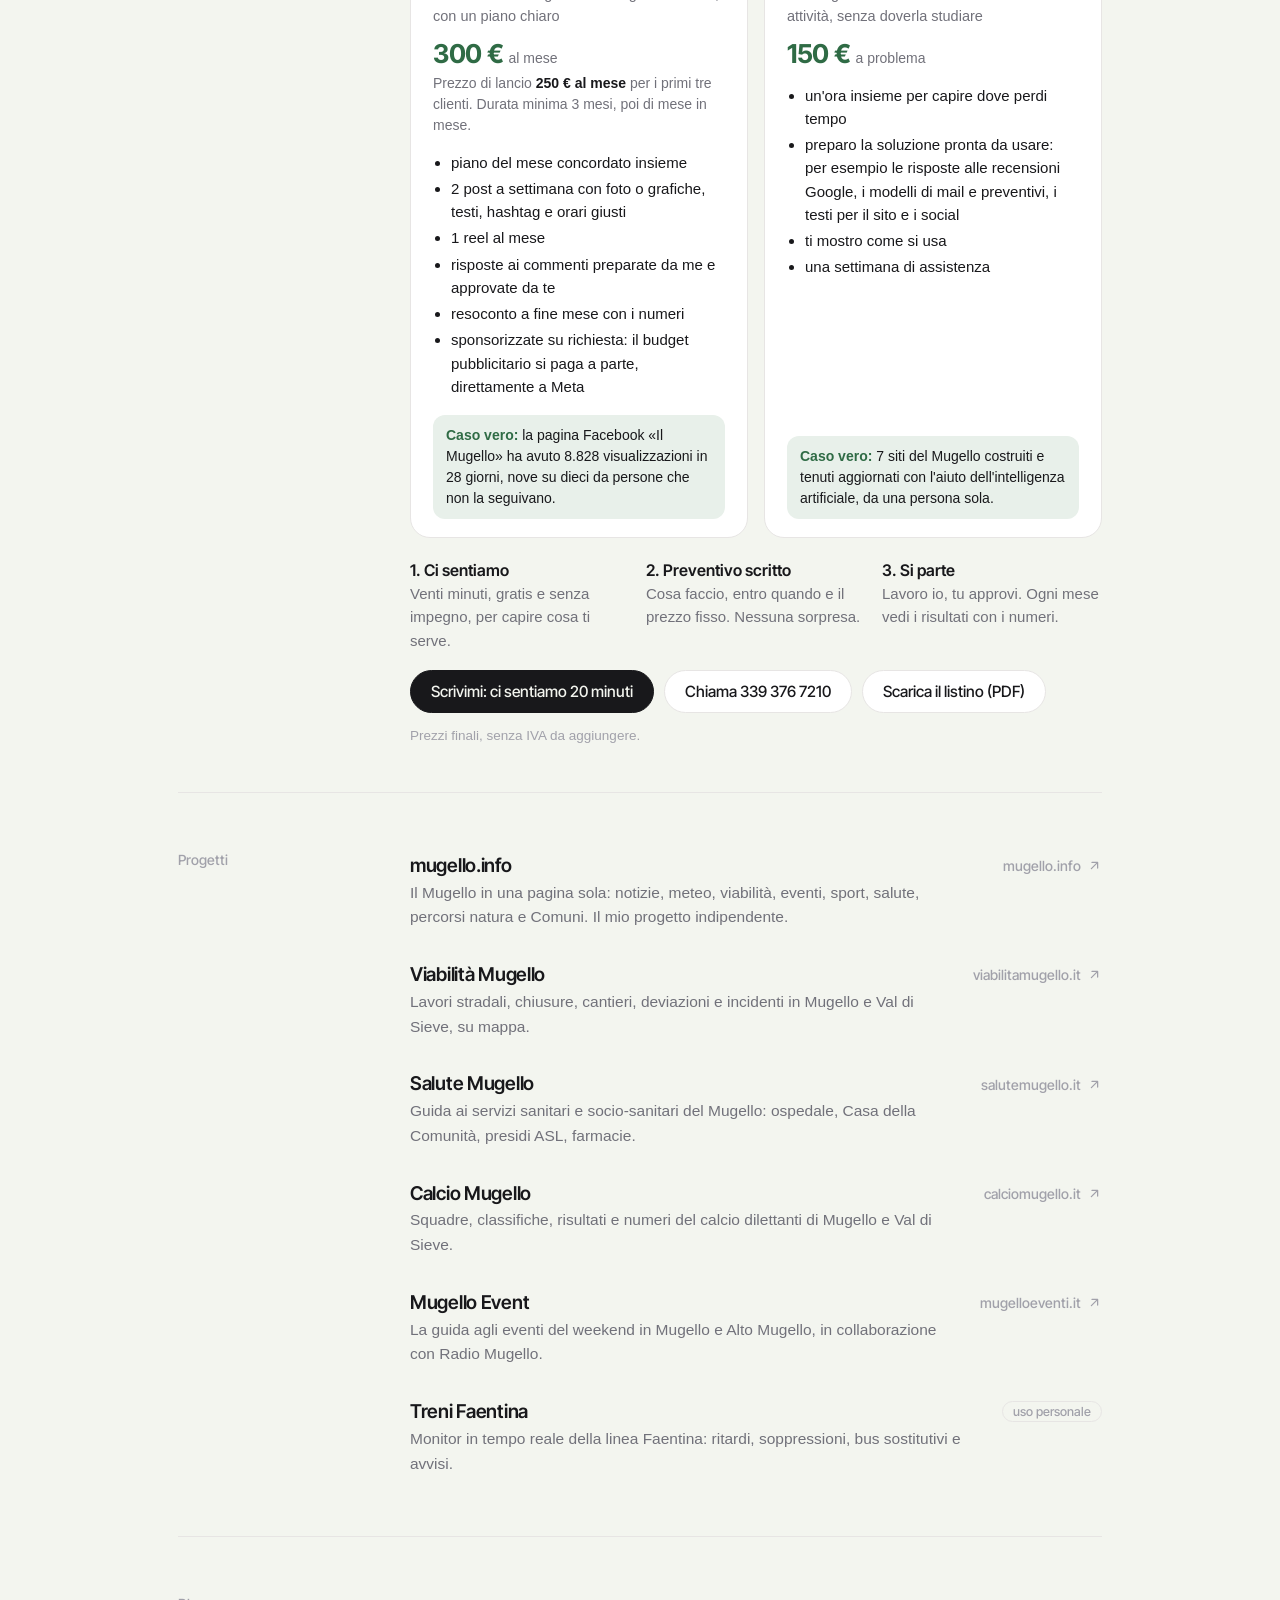
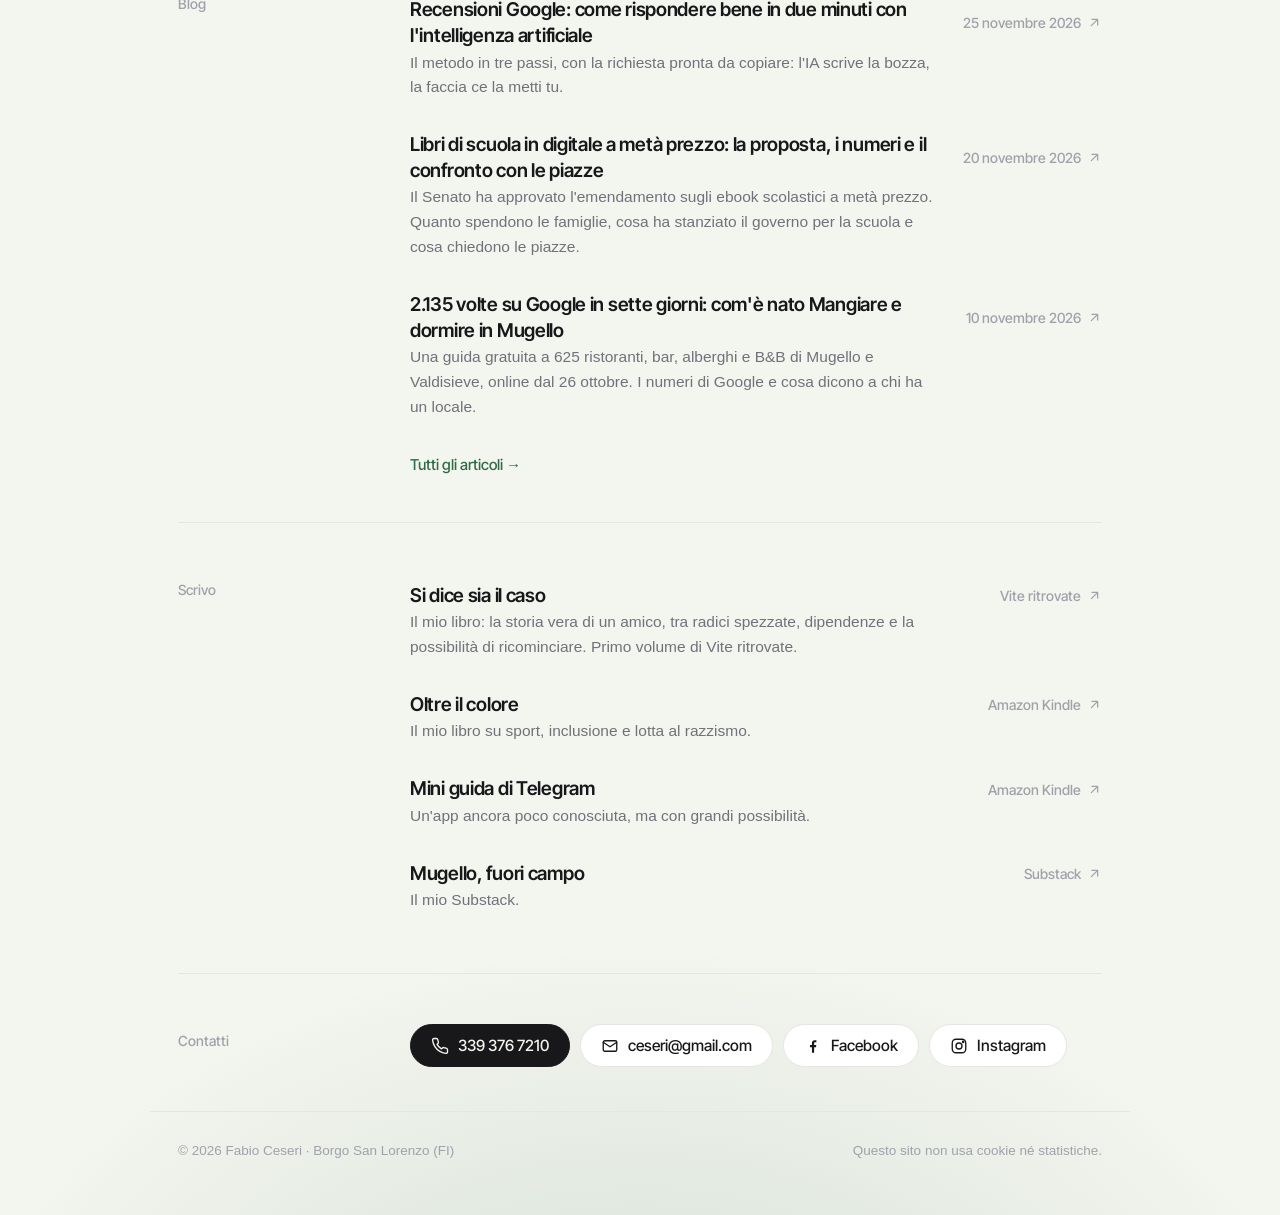
==== commit 140558d4: "Aggiornamento 25/11/2026 22:31" ====
--- a/index.html
+++ b/index.html
@@ -55,7 +55,7 @@
 </section>
 <section class="blocco">
   <h2>Blog</h2>
-  <div><ul class="elenco"><li><a href="blog/2026-11-20-libri-di-scuola-in-digitale-a-meta-prezzo-la-proposta-i-numeri-e-il-co/"><span class="titolo">Libri di scuola in digitale a metà prezzo: la proposta, i numeri e il confronto con le piazze</span><span class="dove">20 novembre 2026 <svg viewBox="0 0 24 24" fill="none" stroke="currentColor" stroke-width="2" stroke-linecap="round" stroke-linejoin="round" aria-hidden="true"><path d="M7 17 17 7M8 7h9v9"/></svg></span><span class="desc">Il Senato ha approvato l&#x27;emendamento sugli ebook scolastici a metà prezzo. Quanto spendono le famiglie, cosa ha stanziato il governo per la scuola e cosa chiedono le piazze.</span></a></li><li><a href="blog/mangiare-e-dormire-in-mugello-2135-volte-su-google/"><span class="titolo">2.135 volte su Google in sette giorni: com&#x27;è nato Mangiare e dormire in Mugello</span><span class="dove">10 novembre 2026 <svg viewBox="0 0 24 24" fill="none" stroke="currentColor" stroke-width="2" stroke-linecap="round" stroke-linejoin="round" aria-hidden="true"><path d="M7 17 17 7M8 7h9v9"/></svg></span><span class="desc">Una guida gratuita a 625 ristoranti, bar, alberghi e B&amp;B di Mugello e Valdisieve, online dal 26 ottobre. I numeri di Google e cosa dicono a chi ha un locale.</span></a></li><li><a href="blog/mugello-info-il-mugello-in-una-pagina-sola/"><span class="titolo">Ho creato mugello.info: il Mugello in una pagina sola</span><span class="dove">28 ottobre 2026 <svg viewBox="0 0 24 24" fill="none" stroke="currentColor" stroke-width="2" stroke-linecap="round" stroke-linejoin="round" aria-hidden="true"><path d="M7 17 17 7M8 7h9v9"/></svg></span><span class="desc">Notizie, meteo, viabilità, eventi, sport, salute, percorsi e Comuni del Mugello e della Val di Sieve in un unico portale gratuito, aggiornato ogni mezz&#x27;ora.</span></a></li></ul></div>
+  <div><ul class="elenco"><li><a href="blog/recensioni-google-rispondere-con-intelligenza-artificiale/"><span class="titolo">Recensioni Google: come rispondere bene in due minuti con l&#x27;intelligenza artificiale</span><span class="dove">25 novembre 2026 <svg viewBox="0 0 24 24" fill="none" stroke="currentColor" stroke-width="2" stroke-linecap="round" stroke-linejoin="round" aria-hidden="true"><path d="M7 17 17 7M8 7h9v9"/></svg></span><span class="desc">Il metodo in tre passi, con la richiesta pronta da copiare: l&#x27;IA scrive la bozza, la faccia ce la metti tu.</span></a></li><li><a href="blog/2026-11-20-libri-di-scuola-in-digitale-a-meta-prezzo-la-proposta-i-numeri-e-il-co/"><span class="titolo">Libri di scuola in digitale a metà prezzo: la proposta, i numeri e il confronto con le piazze</span><span class="dove">20 novembre 2026 <svg viewBox="0 0 24 24" fill="none" stroke="currentColor" stroke-width="2" stroke-linecap="round" stroke-linejoin="round" aria-hidden="true"><path d="M7 17 17 7M8 7h9v9"/></svg></span><span class="desc">Il Senato ha approvato l&#x27;emendamento sugli ebook scolastici a metà prezzo. Quanto spendono le famiglie, cosa ha stanziato il governo per la scuola e cosa chiedono le piazze.</span></a></li><li><a href="blog/mangiare-e-dormire-in-mugello-2135-volte-su-google/"><span class="titolo">2.135 volte su Google in sette giorni: com&#x27;è nato Mangiare e dormire in Mugello</span><span class="dove">10 novembre 2026 <svg viewBox="0 0 24 24" fill="none" stroke="currentColor" stroke-width="2" stroke-linecap="round" stroke-linejoin="round" aria-hidden="true"><path d="M7 17 17 7M8 7h9v9"/></svg></span><span class="desc">Una guida gratuita a 625 ristoranti, bar, alberghi e B&amp;B di Mugello e Valdisieve, online dal 26 ottobre. I numeri di Google e cosa dicono a chi ha un locale.</span></a></li></ul><p style="margin:14px 0 0"><a href="blog/" style="font:500 15px var(--display);color:var(--accent)">Tutti gli articoli →</a></p></div>
 </section>
 <section class="blocco">
   <h2>Scrivo</h2>
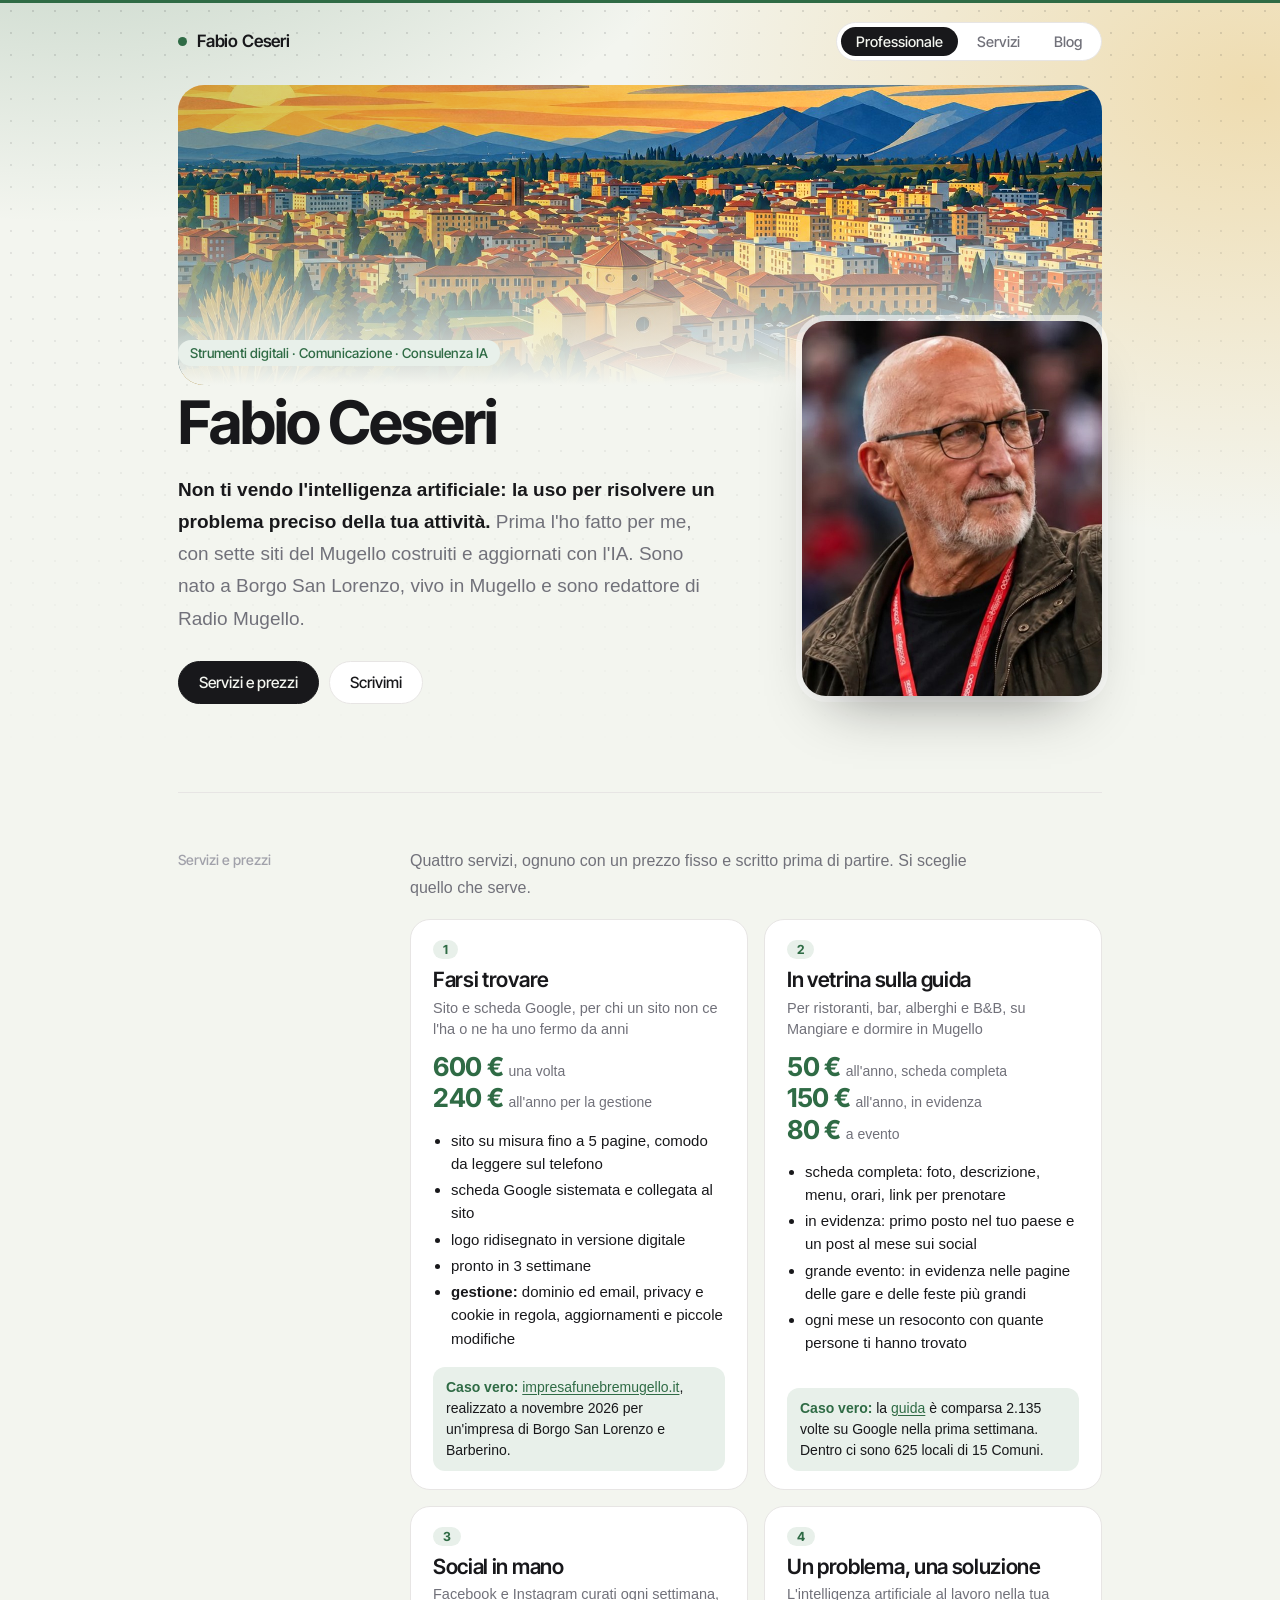
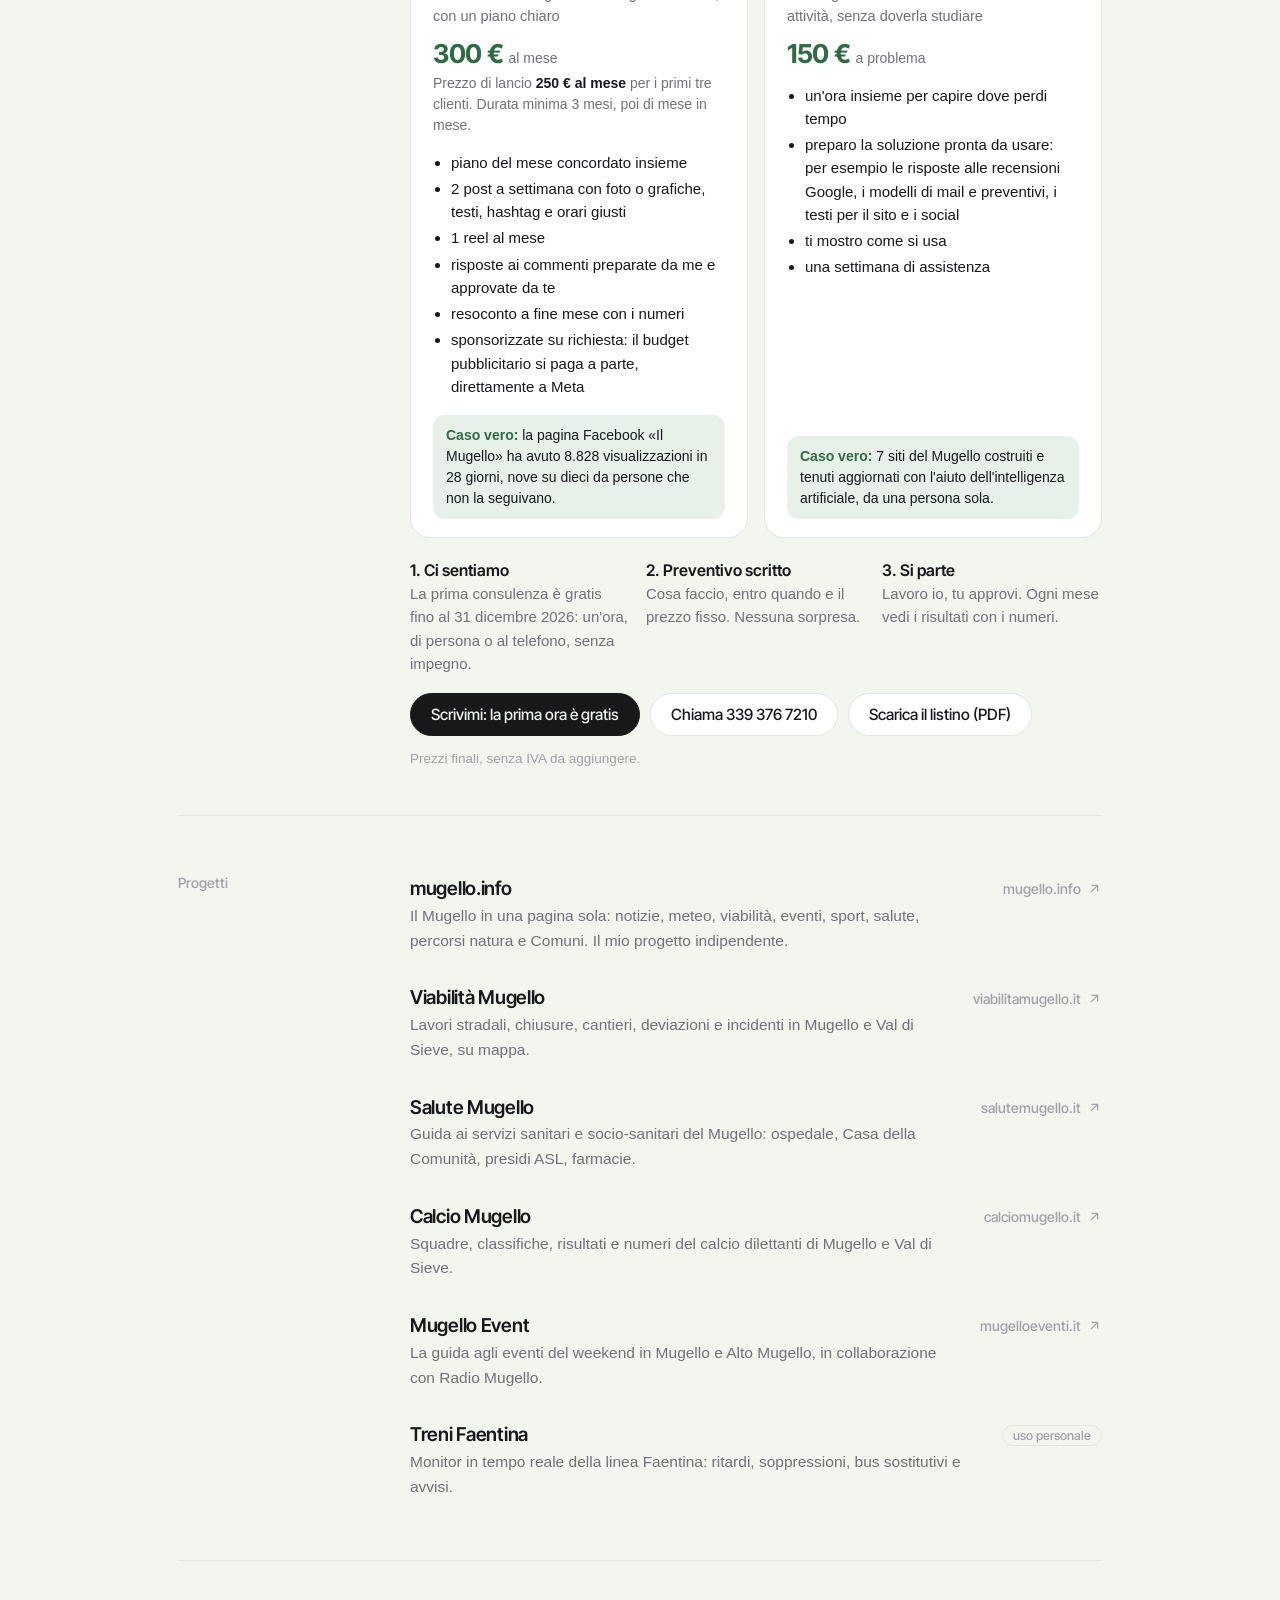
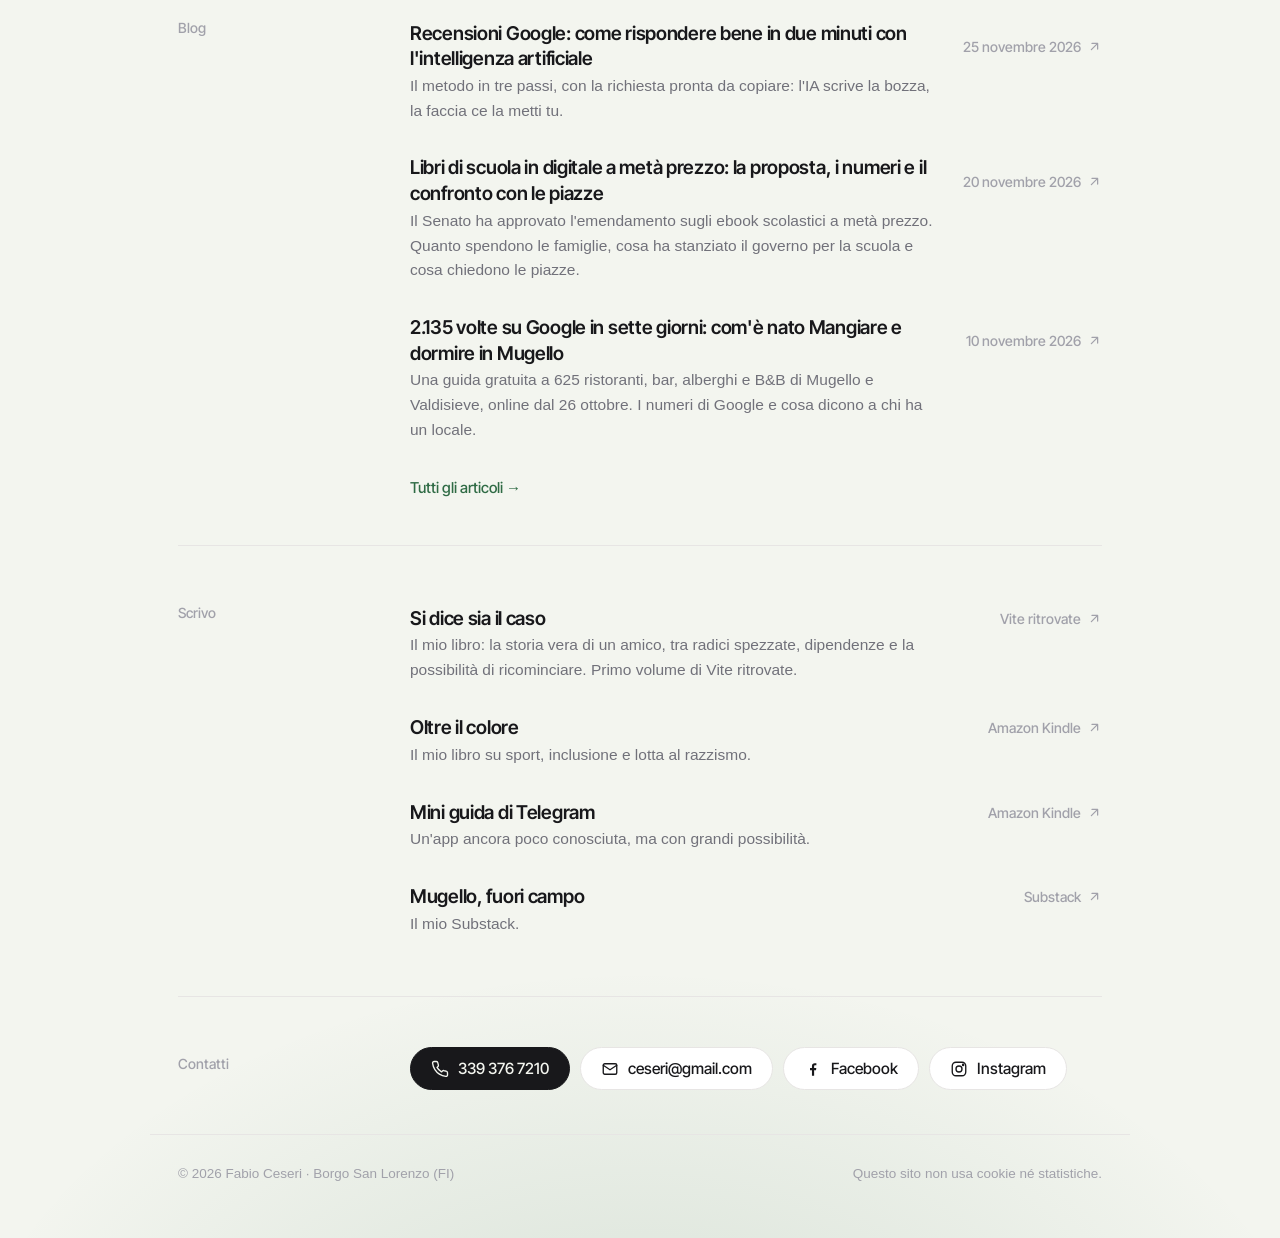
==== commit 03a63258: "Aggiornamento 26/11/2026 10:46" ====
--- a/index.html
+++ b/index.html
@@ -41,13 +41,13 @@
   <p class="occhiello">Strumenti digitali · Comunicazione · Consulenza IA</p>
   <h1>Fabio Ceseri</h1>
   <p class="bio"><strong>Non ti vendo l'intelligenza artificiale: la uso per risolvere un problema preciso della tua attività.</strong> Prima l'ho fatto per me, con sette siti del Mugello costruiti e aggiornati con l'IA. Sono nato a Borgo San Lorenzo, vivo in Mugello e sono redattore di Radio Mugello.</p>
-  <p class="contatti hero-azioni"><a class="primo" href="#servizi">Servizi e prezzi</a><a href="mailto:ceseri@gmail.com?subject=Ci%20sentiamo%2020%20minuti%3F">Scrivimi</a></p>
+  <p class="contatti hero-azioni"><a class="primo" href="#servizi">Servizi e prezzi</a><a href="mailto:ceseri@gmail.com?subject=Prima%20consulenza%20gratuita">Scrivimi</a></p>
   </div>
   <div class="foto-box"><img class="foto" src="img/fabio.jpg" alt="Fabio Ceseri, redattore di Radio Mugello e consulente IA" width="300" height="375"></div>
 </div>
 <section class="blocco" id="servizi">
   <h2>Servizi e prezzi</h2>
-  <div><p class="sv-intro">Quattro servizi, ognuno con un prezzo fisso e scritto prima di partire. Si sceglie quello che serve.</p><div class="sv-griglia"><article class="sv"><span class="sv-num">1</span><h3>Farsi trovare</h3><p class="sv-per">Sito e scheda Google, per chi un sito non ce l'ha o ne ha uno fermo da anni</p><p class="sv-prezzo">600 € <span>una volta</span></p><p class="sv-prezzo">240 € <span>all'anno per la gestione</span></p><ul><li>sito su misura fino a 5 pagine, comodo da leggere sul telefono</li><li>scheda Google sistemata e collegata al sito</li><li>logo ridisegnato in versione digitale</li><li>pronto in 3 settimane</li><li><b>gestione:</b> dominio ed email, privacy e cookie in regola, aggiornamenti e piccole modifiche</li></ul><p class="sv-caso"><strong>Caso vero:</strong> <a href="https://impresafunebremugello.it/">impresafunebremugello.it</a>, realizzato a novembre 2026 per un'impresa di Borgo San Lorenzo e Barberino.</p></article><article class="sv"><span class="sv-num">2</span><h3>In vetrina sulla guida</h3><p class="sv-per">Per ristoranti, bar, alberghi e B&amp;B, su Mangiare e dormire in Mugello</p><p class="sv-prezzo">50 € <span>all'anno, scheda completa</span></p><p class="sv-prezzo">150 € <span>all'anno, in evidenza</span></p><p class="sv-prezzo">80 € <span>a evento</span></p><ul><li>scheda completa: foto, descrizione, menu, orari, link per prenotare</li><li>in evidenza: primo posto nel tuo paese e un post al mese sui social</li><li>grande evento: in evidenza nelle pagine delle gare e delle feste più grandi</li><li>ogni mese un resoconto con quante persone ti hanno trovato</li></ul><p class="sv-caso"><strong>Caso vero:</strong> la <a href="https://mangiaredormiremugello.it/">guida</a> è comparsa 2.135 volte su Google nella prima settimana. Dentro ci sono 625 locali di 15 Comuni.</p></article><article class="sv"><span class="sv-num">3</span><h3>Social in mano</h3><p class="sv-per">Facebook e Instagram curati ogni settimana, con un piano chiaro</p><p class="sv-prezzo">300 € <span>al mese</span></p><p class="sv-nota">Prezzo di lancio <b>250 € al mese</b> per i primi tre clienti. Durata minima 3 mesi, poi di mese in mese.</p><ul><li>piano del mese concordato insieme</li><li>2 post a settimana con foto o grafiche, testi, hashtag e orari giusti</li><li>1 reel al mese</li><li>risposte ai commenti preparate da me e approvate da te</li><li>resoconto a fine mese con i numeri</li><li>sponsorizzate su richiesta: il budget pubblicitario si paga a parte, direttamente a Meta</li></ul><p class="sv-caso"><strong>Caso vero:</strong> la pagina Facebook «Il Mugello» ha avuto 8.828 visualizzazioni in 28 giorni, nove su dieci da persone che non la seguivano.</p></article><article class="sv"><span class="sv-num">4</span><h3>Un problema, una soluzione</h3><p class="sv-per">L'intelligenza artificiale al lavoro nella tua attività, senza doverla studiare</p><p class="sv-prezzo">150 € <span>a problema</span></p><ul><li>un'ora insieme per capire dove perdi tempo</li><li>preparo la soluzione pronta da usare: per esempio le risposte alle recensioni Google, i modelli di mail e preventivi, i testi per il sito e i social</li><li>ti mostro come si usa</li><li>una settimana di assistenza</li></ul><p class="sv-caso"><strong>Caso vero:</strong> 7 siti del Mugello costruiti e tenuti aggiornati con l'aiuto dell'intelligenza artificiale, da una persona sola.</p></article></div><div class="sv-come"><div><b>1. Ci sentiamo</b>Venti minuti, gratis e senza impegno, per capire cosa ti serve.</div><div><b>2. Preventivo scritto</b>Cosa faccio, entro quando e il prezzo fisso. Nessuna sorpresa.</div><div><b>3. Si parte</b>Lavoro io, tu approvi. Ogni mese vedi i risultati con i numeri.</div></div><p class="contatti sv-azioni"><a class="primo" href="mailto:ceseri@gmail.com?subject=Ci%20sentiamo%2020%20minuti%3F">Scrivimi: ci sentiamo 20 minuti</a><a href="tel:+393393767210">Chiama 339 376 7210</a><a href="listino.pdf">Scarica il listino (PDF)</a></p><p class="sv-piccolo">Prezzi finali, senza IVA da aggiungere.</p></div>
+  <div><p class="sv-intro">Quattro servizi, ognuno con un prezzo fisso e scritto prima di partire. Si sceglie quello che serve.</p><div class="sv-griglia"><article class="sv"><span class="sv-num">1</span><h3>Farsi trovare</h3><p class="sv-per">Sito e scheda Google, per chi un sito non ce l'ha o ne ha uno fermo da anni</p><p class="sv-prezzo">600 € <span>una volta</span></p><p class="sv-prezzo">240 € <span>all'anno per la gestione</span></p><ul><li>sito su misura fino a 5 pagine, comodo da leggere sul telefono</li><li>scheda Google sistemata e collegata al sito</li><li>logo ridisegnato in versione digitale</li><li>pronto in 3 settimane</li><li><b>gestione:</b> dominio ed email, privacy e cookie in regola, aggiornamenti e piccole modifiche</li></ul><p class="sv-caso"><strong>Caso vero:</strong> <a href="https://impresafunebremugello.it/">impresafunebremugello.it</a>, realizzato a novembre 2026 per un'impresa di Borgo San Lorenzo e Barberino.</p></article><article class="sv"><span class="sv-num">2</span><h3>In vetrina sulla guida</h3><p class="sv-per">Per ristoranti, bar, alberghi e B&amp;B, su Mangiare e dormire in Mugello</p><p class="sv-prezzo">50 € <span>all'anno, scheda completa</span></p><p class="sv-prezzo">150 € <span>all'anno, in evidenza</span></p><p class="sv-prezzo">80 € <span>a evento</span></p><ul><li>scheda completa: foto, descrizione, menu, orari, link per prenotare</li><li>in evidenza: primo posto nel tuo paese e un post al mese sui social</li><li>grande evento: in evidenza nelle pagine delle gare e delle feste più grandi</li><li>ogni mese un resoconto con quante persone ti hanno trovato</li></ul><p class="sv-caso"><strong>Caso vero:</strong> la <a href="https://mangiaredormiremugello.it/">guida</a> è comparsa 2.135 volte su Google nella prima settimana. Dentro ci sono 625 locali di 15 Comuni.</p></article><article class="sv"><span class="sv-num">3</span><h3>Social in mano</h3><p class="sv-per">Facebook e Instagram curati ogni settimana, con un piano chiaro</p><p class="sv-prezzo">300 € <span>al mese</span></p><p class="sv-nota">Prezzo di lancio <b>250 € al mese</b> per i primi tre clienti. Durata minima 3 mesi, poi di mese in mese.</p><ul><li>piano del mese concordato insieme</li><li>2 post a settimana con foto o grafiche, testi, hashtag e orari giusti</li><li>1 reel al mese</li><li>risposte ai commenti preparate da me e approvate da te</li><li>resoconto a fine mese con i numeri</li><li>sponsorizzate su richiesta: il budget pubblicitario si paga a parte, direttamente a Meta</li></ul><p class="sv-caso"><strong>Caso vero:</strong> la pagina Facebook «Il Mugello» ha avuto 8.828 visualizzazioni in 28 giorni, nove su dieci da persone che non la seguivano.</p></article><article class="sv"><span class="sv-num">4</span><h3>Un problema, una soluzione</h3><p class="sv-per">L'intelligenza artificiale al lavoro nella tua attività, senza doverla studiare</p><p class="sv-prezzo">150 € <span>a problema</span></p><ul><li>un'ora insieme per capire dove perdi tempo</li><li>preparo la soluzione pronta da usare: per esempio le risposte alle recensioni Google, i modelli di mail e preventivi, i testi per il sito e i social</li><li>ti mostro come si usa</li><li>una settimana di assistenza</li></ul><p class="sv-caso"><strong>Caso vero:</strong> 7 siti del Mugello costruiti e tenuti aggiornati con l'aiuto dell'intelligenza artificiale, da una persona sola.</p></article></div><div class="sv-come"><div><b>1. Ci sentiamo</b>La prima consulenza è gratis fino al 31 dicembre 2026: un'ora, di persona o al telefono, senza impegno.</div><div><b>2. Preventivo scritto</b>Cosa faccio, entro quando e il prezzo fisso. Nessuna sorpresa.</div><div><b>3. Si parte</b>Lavoro io, tu approvi. Ogni mese vedi i risultati con i numeri.</div></div><p class="contatti sv-azioni"><a class="primo" href="mailto:ceseri@gmail.com?subject=Prima%20consulenza%20gratuita">Scrivimi: la prima ora è gratis</a><a href="tel:+393393767210">Chiama 339 376 7210</a><a href="listino.pdf">Scarica il listino (PDF)</a></p><p class="sv-piccolo">Prezzi finali, senza IVA da aggiungere.</p></div>
 </section>
 <section class="blocco">
   <h2>Progetti</h2>
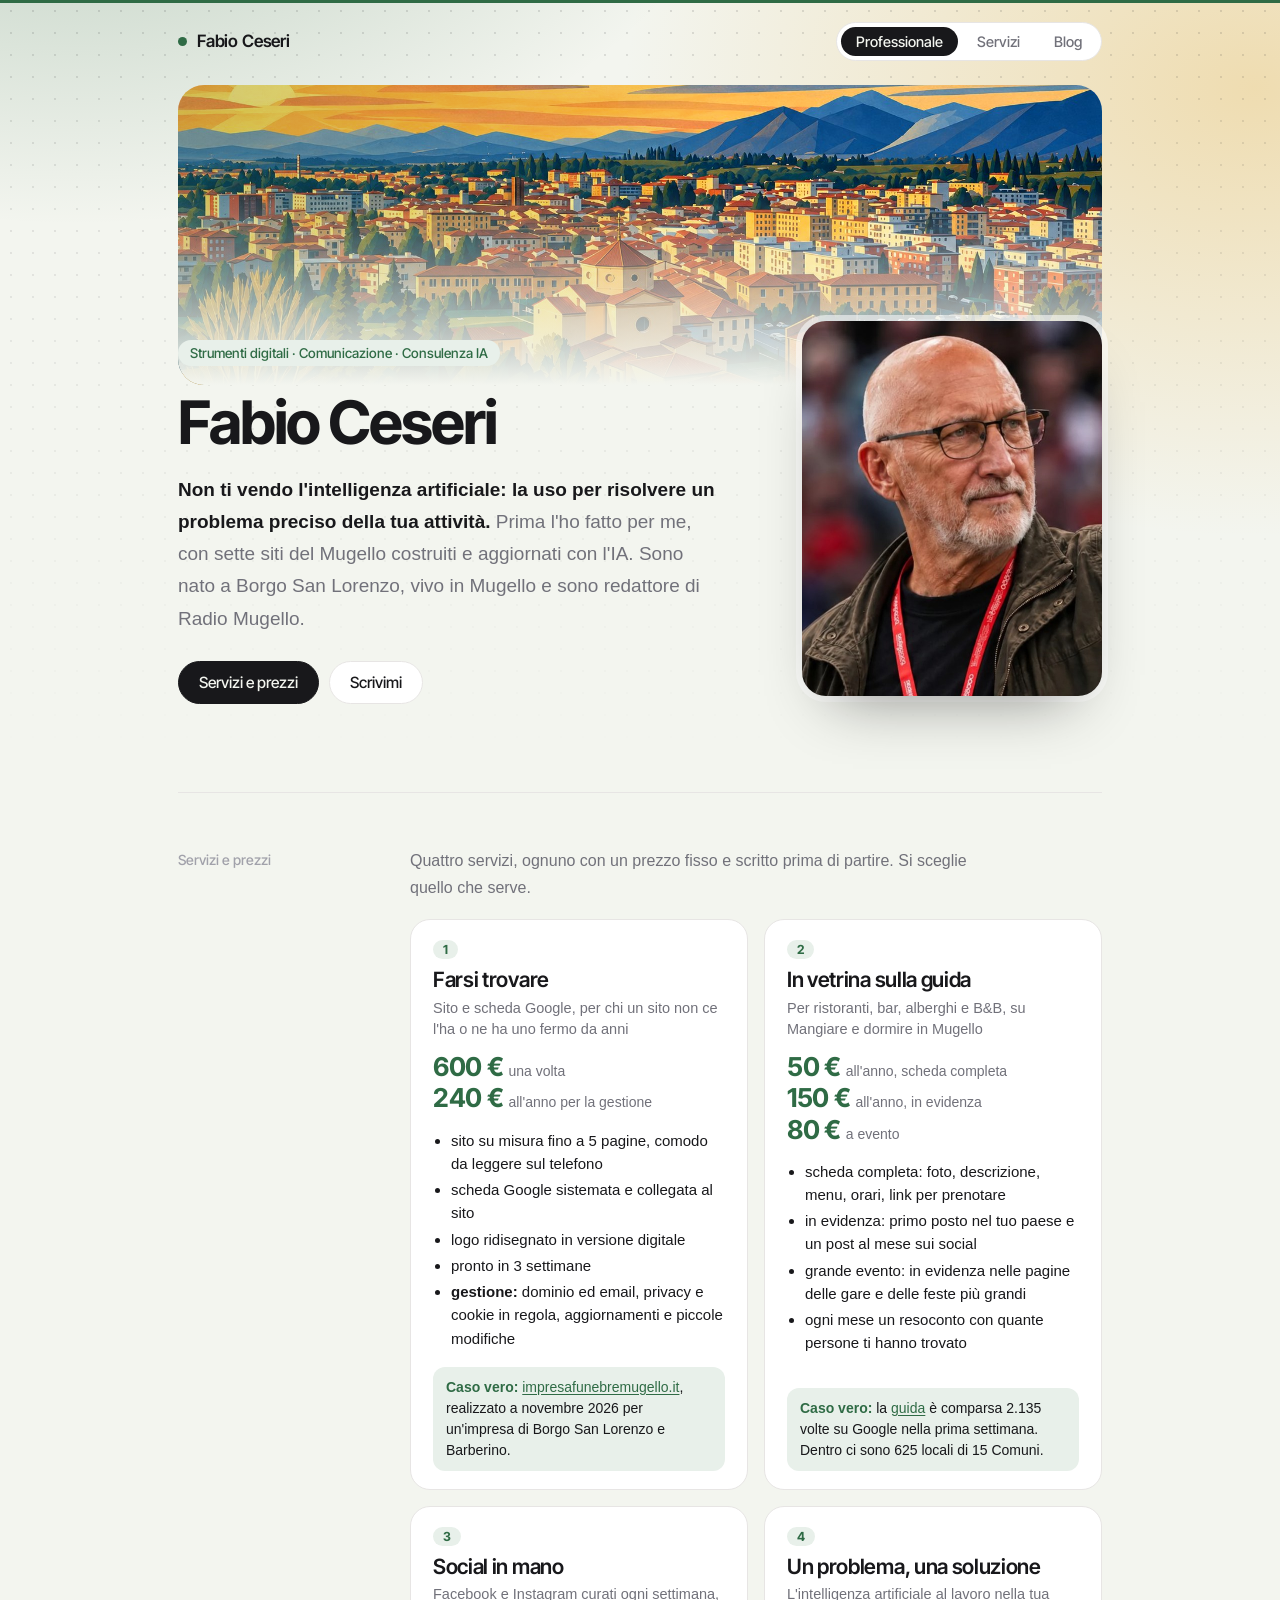
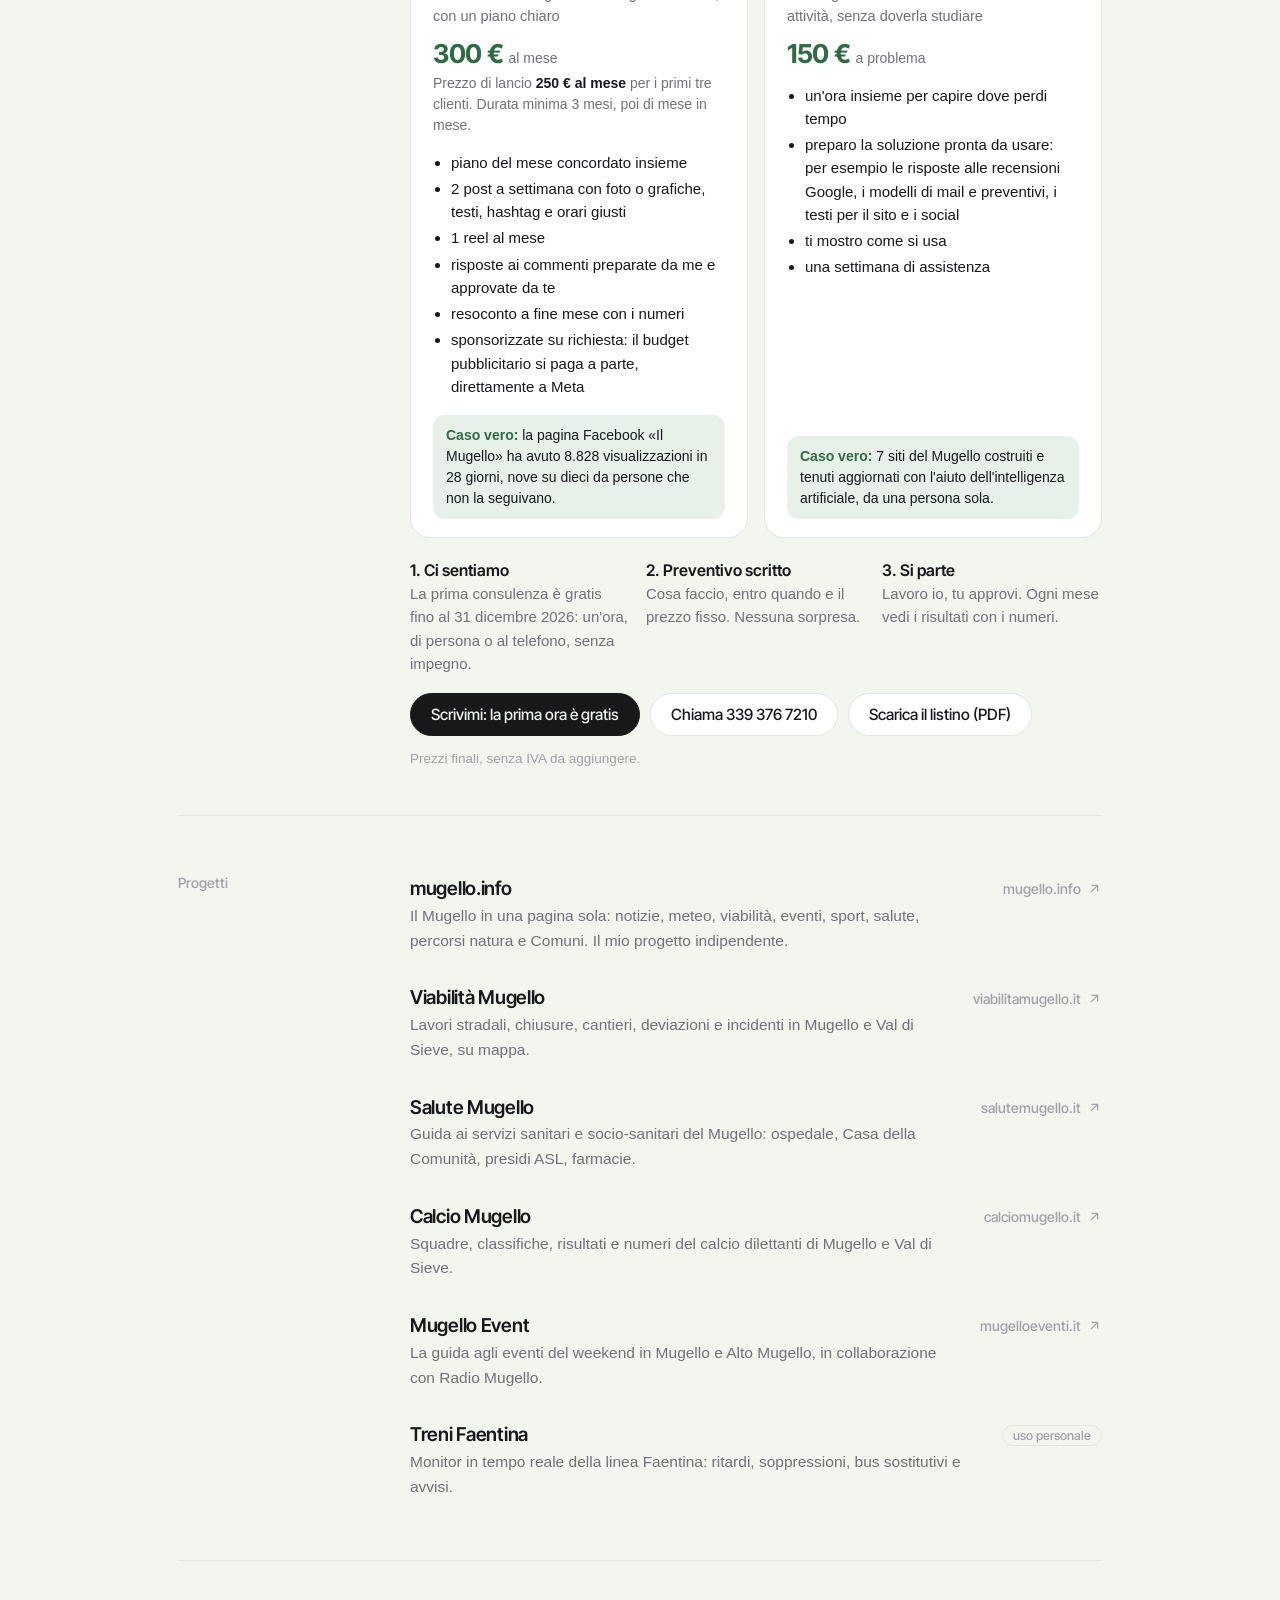
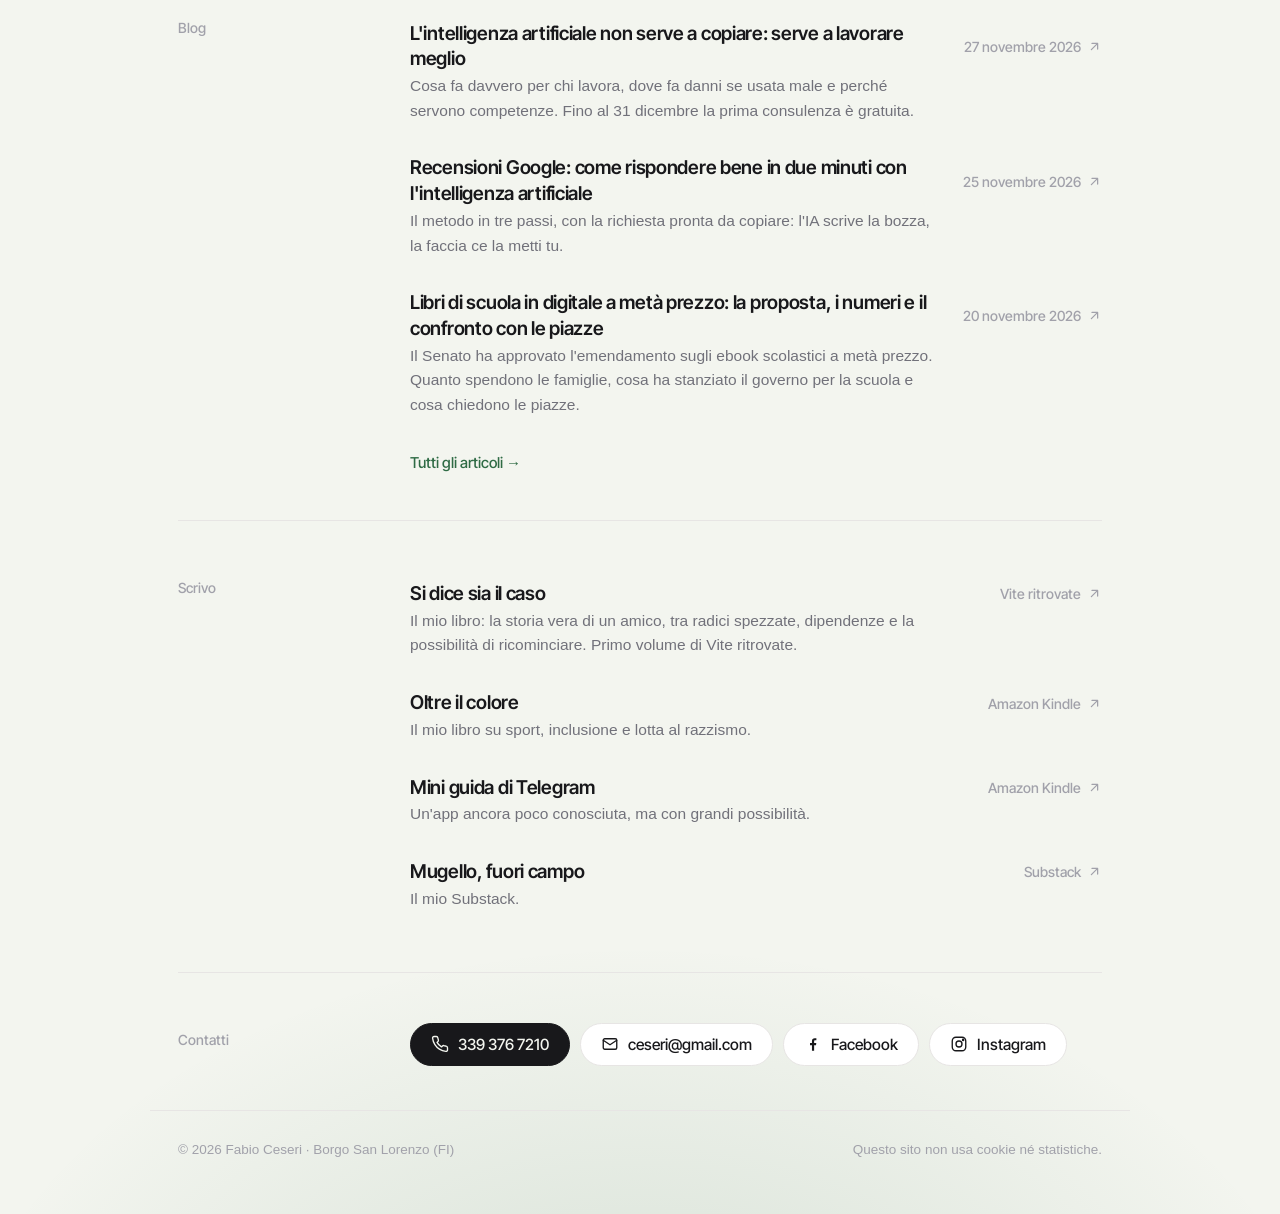
==== commit 426f01c4: "Aggiornamento 27/11/2026 07:25" ====
--- a/index.html
+++ b/index.html
@@ -55,7 +55,7 @@
 </section>
 <section class="blocco">
   <h2>Blog</h2>
-  <div><ul class="elenco"><li><a href="blog/recensioni-google-rispondere-con-intelligenza-artificiale/"><span class="titolo">Recensioni Google: come rispondere bene in due minuti con l&#x27;intelligenza artificiale</span><span class="dove">25 novembre 2026 <svg viewBox="0 0 24 24" fill="none" stroke="currentColor" stroke-width="2" stroke-linecap="round" stroke-linejoin="round" aria-hidden="true"><path d="M7 17 17 7M8 7h9v9"/></svg></span><span class="desc">Il metodo in tre passi, con la richiesta pronta da copiare: l&#x27;IA scrive la bozza, la faccia ce la metti tu.</span></a></li><li><a href="blog/2026-11-20-libri-di-scuola-in-digitale-a-meta-prezzo-la-proposta-i-numeri-e-il-co/"><span class="titolo">Libri di scuola in digitale a metà prezzo: la proposta, i numeri e il confronto con le piazze</span><span class="dove">20 novembre 2026 <svg viewBox="0 0 24 24" fill="none" stroke="currentColor" stroke-width="2" stroke-linecap="round" stroke-linejoin="round" aria-hidden="true"><path d="M7 17 17 7M8 7h9v9"/></svg></span><span class="desc">Il Senato ha approvato l&#x27;emendamento sugli ebook scolastici a metà prezzo. Quanto spendono le famiglie, cosa ha stanziato il governo per la scuola e cosa chiedono le piazze.</span></a></li><li><a href="blog/mangiare-e-dormire-in-mugello-2135-volte-su-google/"><span class="titolo">2.135 volte su Google in sette giorni: com&#x27;è nato Mangiare e dormire in Mugello</span><span class="dove">10 novembre 2026 <svg viewBox="0 0 24 24" fill="none" stroke="currentColor" stroke-width="2" stroke-linecap="round" stroke-linejoin="round" aria-hidden="true"><path d="M7 17 17 7M8 7h9v9"/></svg></span><span class="desc">Una guida gratuita a 625 ristoranti, bar, alberghi e B&amp;B di Mugello e Valdisieve, online dal 26 ottobre. I numeri di Google e cosa dicono a chi ha un locale.</span></a></li></ul><p style="margin:14px 0 0"><a href="blog/" style="font:500 15px var(--display);color:var(--accent)">Tutti gli articoli →</a></p></div>
+  <div><ul class="elenco"><li><a href="blog/intelligenza-artificiale-non-serve-a-copiare-serve-a-lavorare-meglio/"><span class="titolo">L&#x27;intelligenza artificiale non serve a copiare: serve a lavorare meglio</span><span class="dove">27 novembre 2026 <svg viewBox="0 0 24 24" fill="none" stroke="currentColor" stroke-width="2" stroke-linecap="round" stroke-linejoin="round" aria-hidden="true"><path d="M7 17 17 7M8 7h9v9"/></svg></span><span class="desc">Cosa fa davvero per chi lavora, dove fa danni se usata male e perché servono competenze. Fino al 31 dicembre la prima consulenza è gratuita.</span></a></li><li><a href="blog/recensioni-google-rispondere-con-intelligenza-artificiale/"><span class="titolo">Recensioni Google: come rispondere bene in due minuti con l&#x27;intelligenza artificiale</span><span class="dove">25 novembre 2026 <svg viewBox="0 0 24 24" fill="none" stroke="currentColor" stroke-width="2" stroke-linecap="round" stroke-linejoin="round" aria-hidden="true"><path d="M7 17 17 7M8 7h9v9"/></svg></span><span class="desc">Il metodo in tre passi, con la richiesta pronta da copiare: l&#x27;IA scrive la bozza, la faccia ce la metti tu.</span></a></li><li><a href="blog/2026-11-20-libri-di-scuola-in-digitale-a-meta-prezzo-la-proposta-i-numeri-e-il-co/"><span class="titolo">Libri di scuola in digitale a metà prezzo: la proposta, i numeri e il confronto con le piazze</span><span class="dove">20 novembre 2026 <svg viewBox="0 0 24 24" fill="none" stroke="currentColor" stroke-width="2" stroke-linecap="round" stroke-linejoin="round" aria-hidden="true"><path d="M7 17 17 7M8 7h9v9"/></svg></span><span class="desc">Il Senato ha approvato l&#x27;emendamento sugli ebook scolastici a metà prezzo. Quanto spendono le famiglie, cosa ha stanziato il governo per la scuola e cosa chiedono le piazze.</span></a></li></ul><p style="margin:14px 0 0"><a href="blog/" style="font:500 15px var(--display);color:var(--accent)">Tutti gli articoli →</a></p></div>
 </section>
 <section class="blocco">
   <h2>Scrivo</h2>
